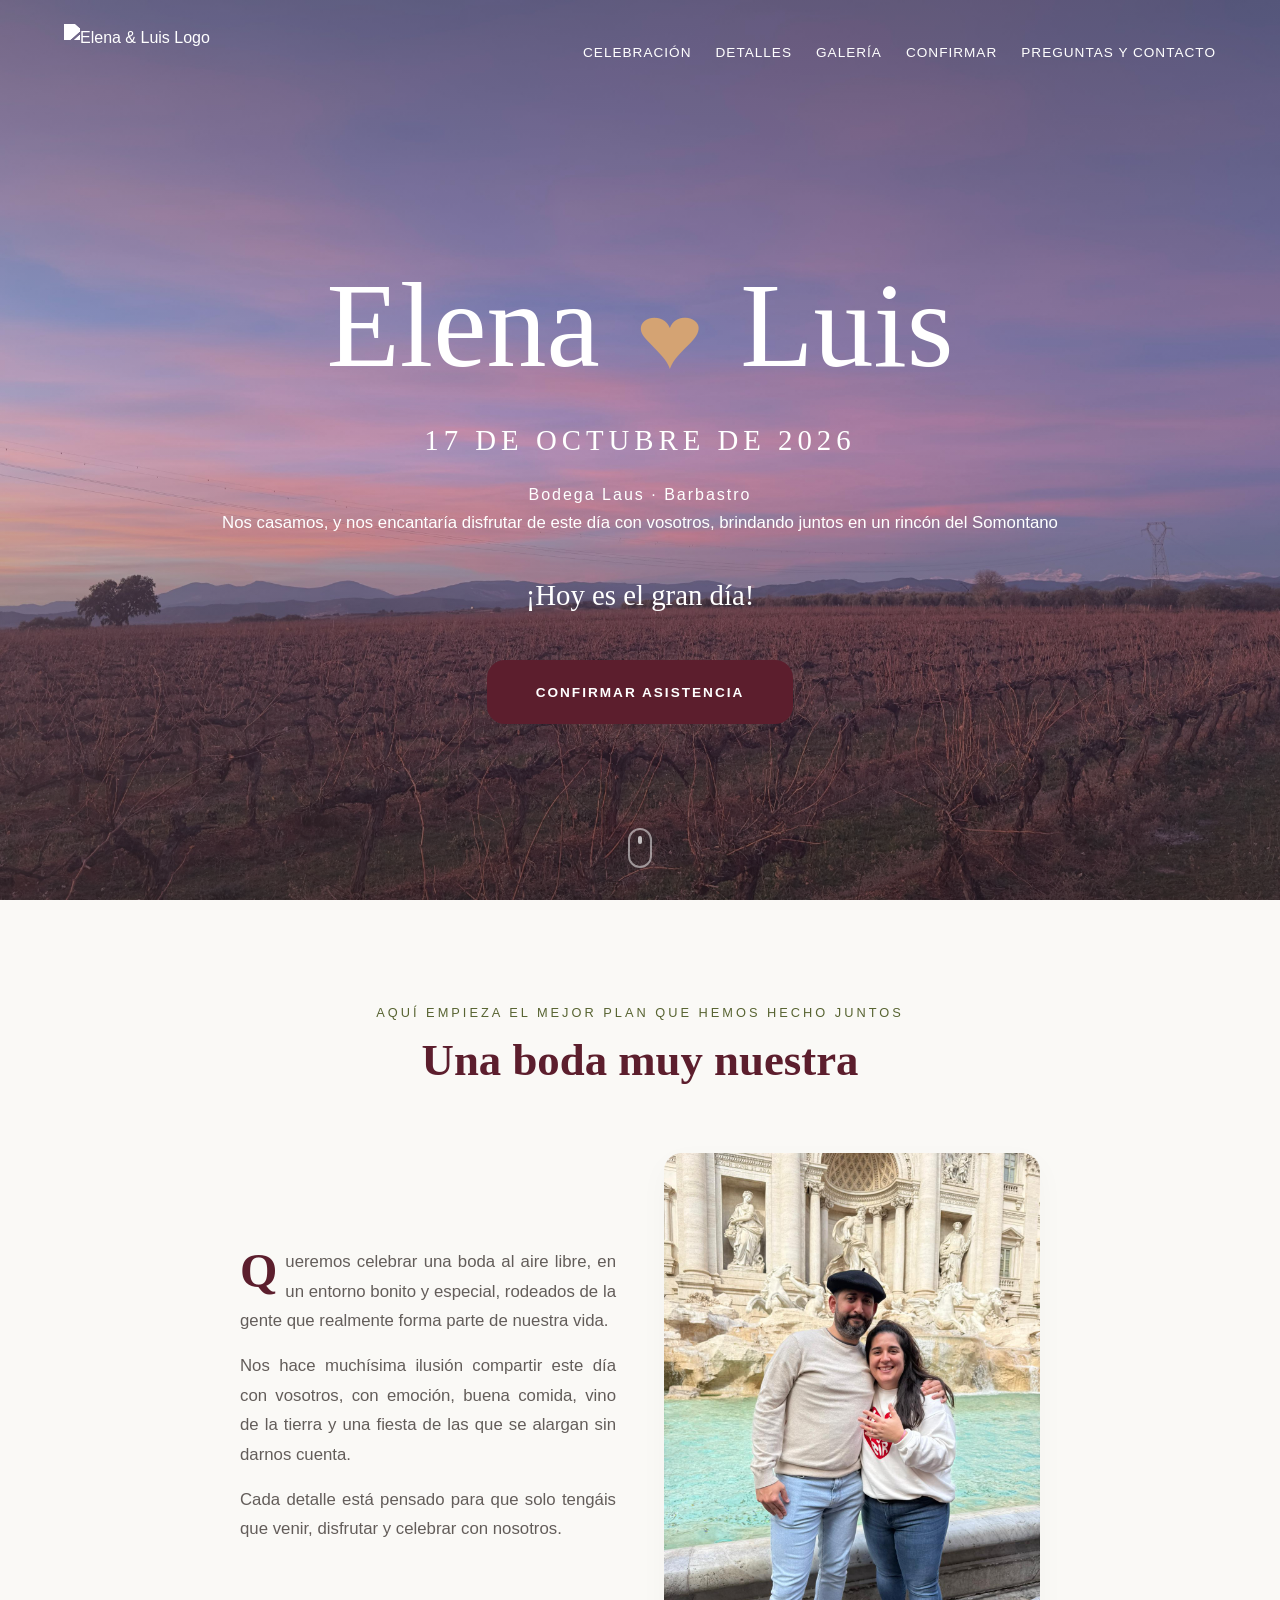
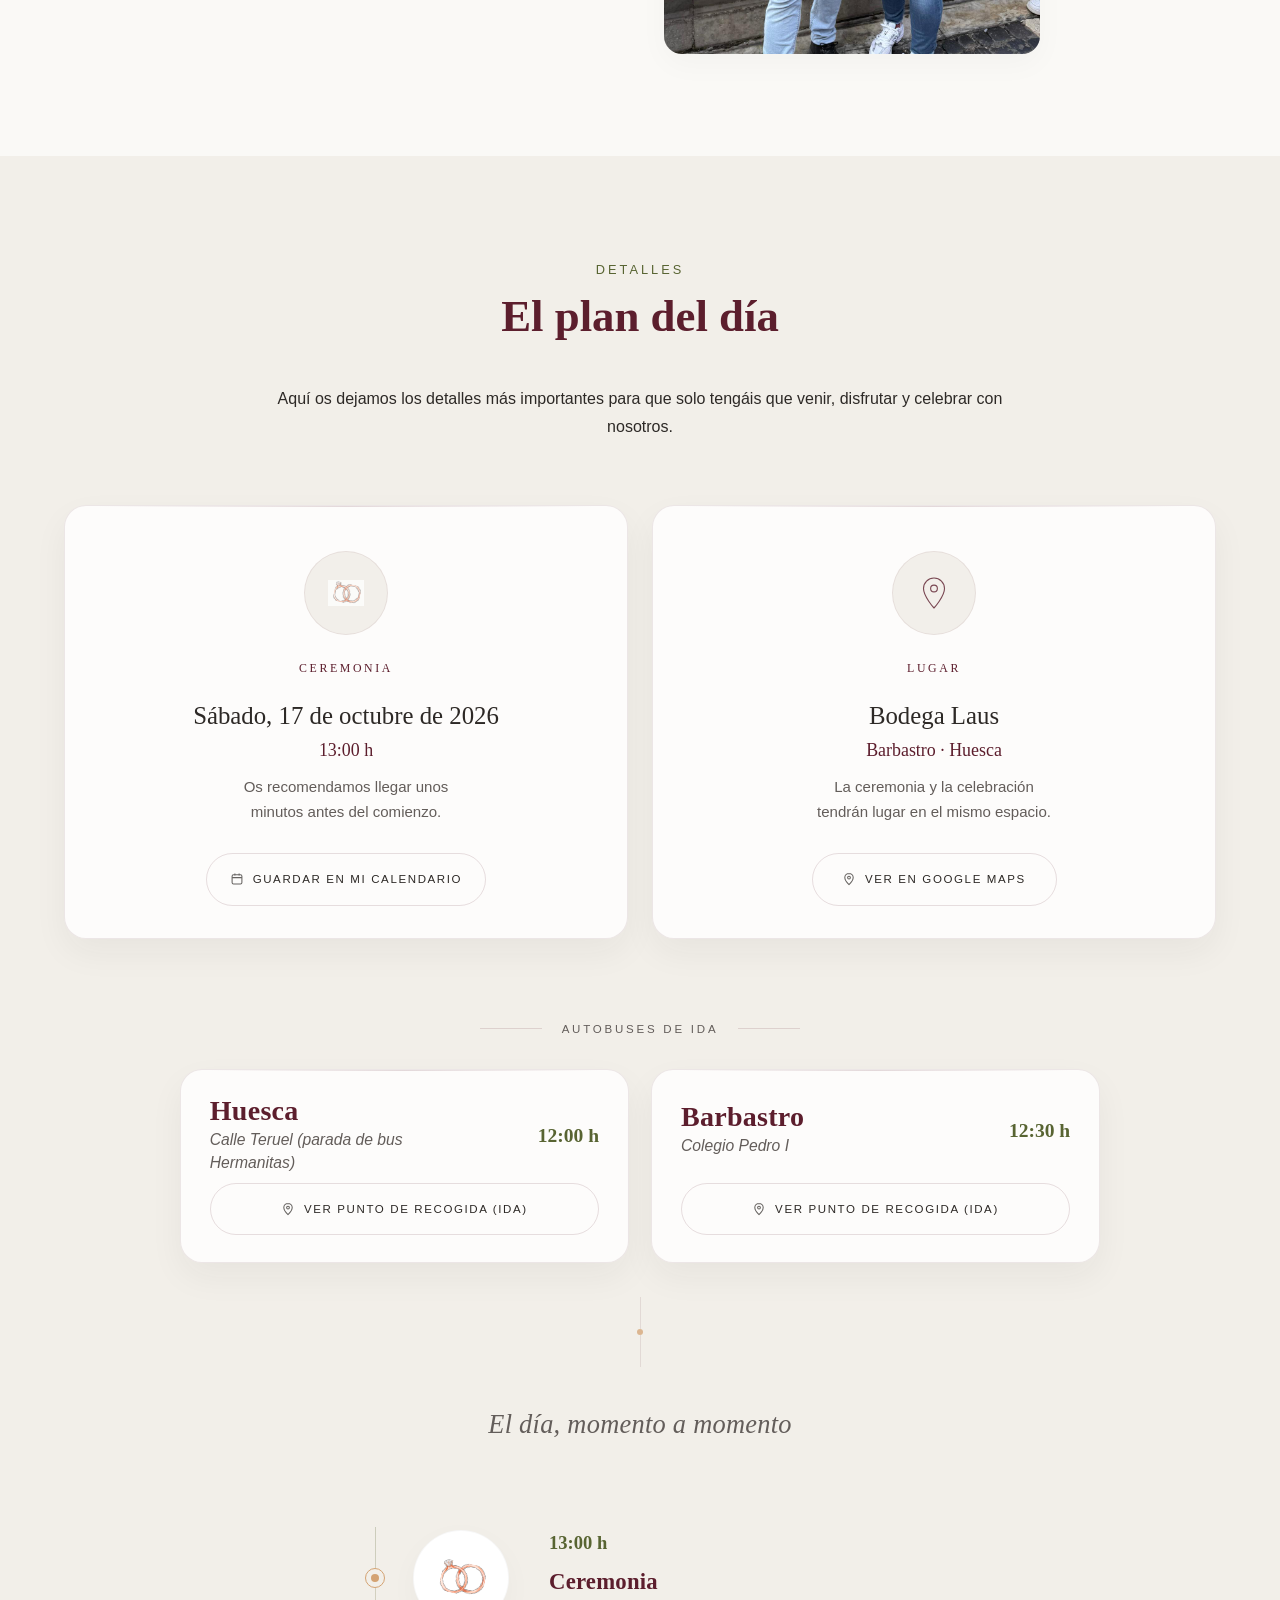
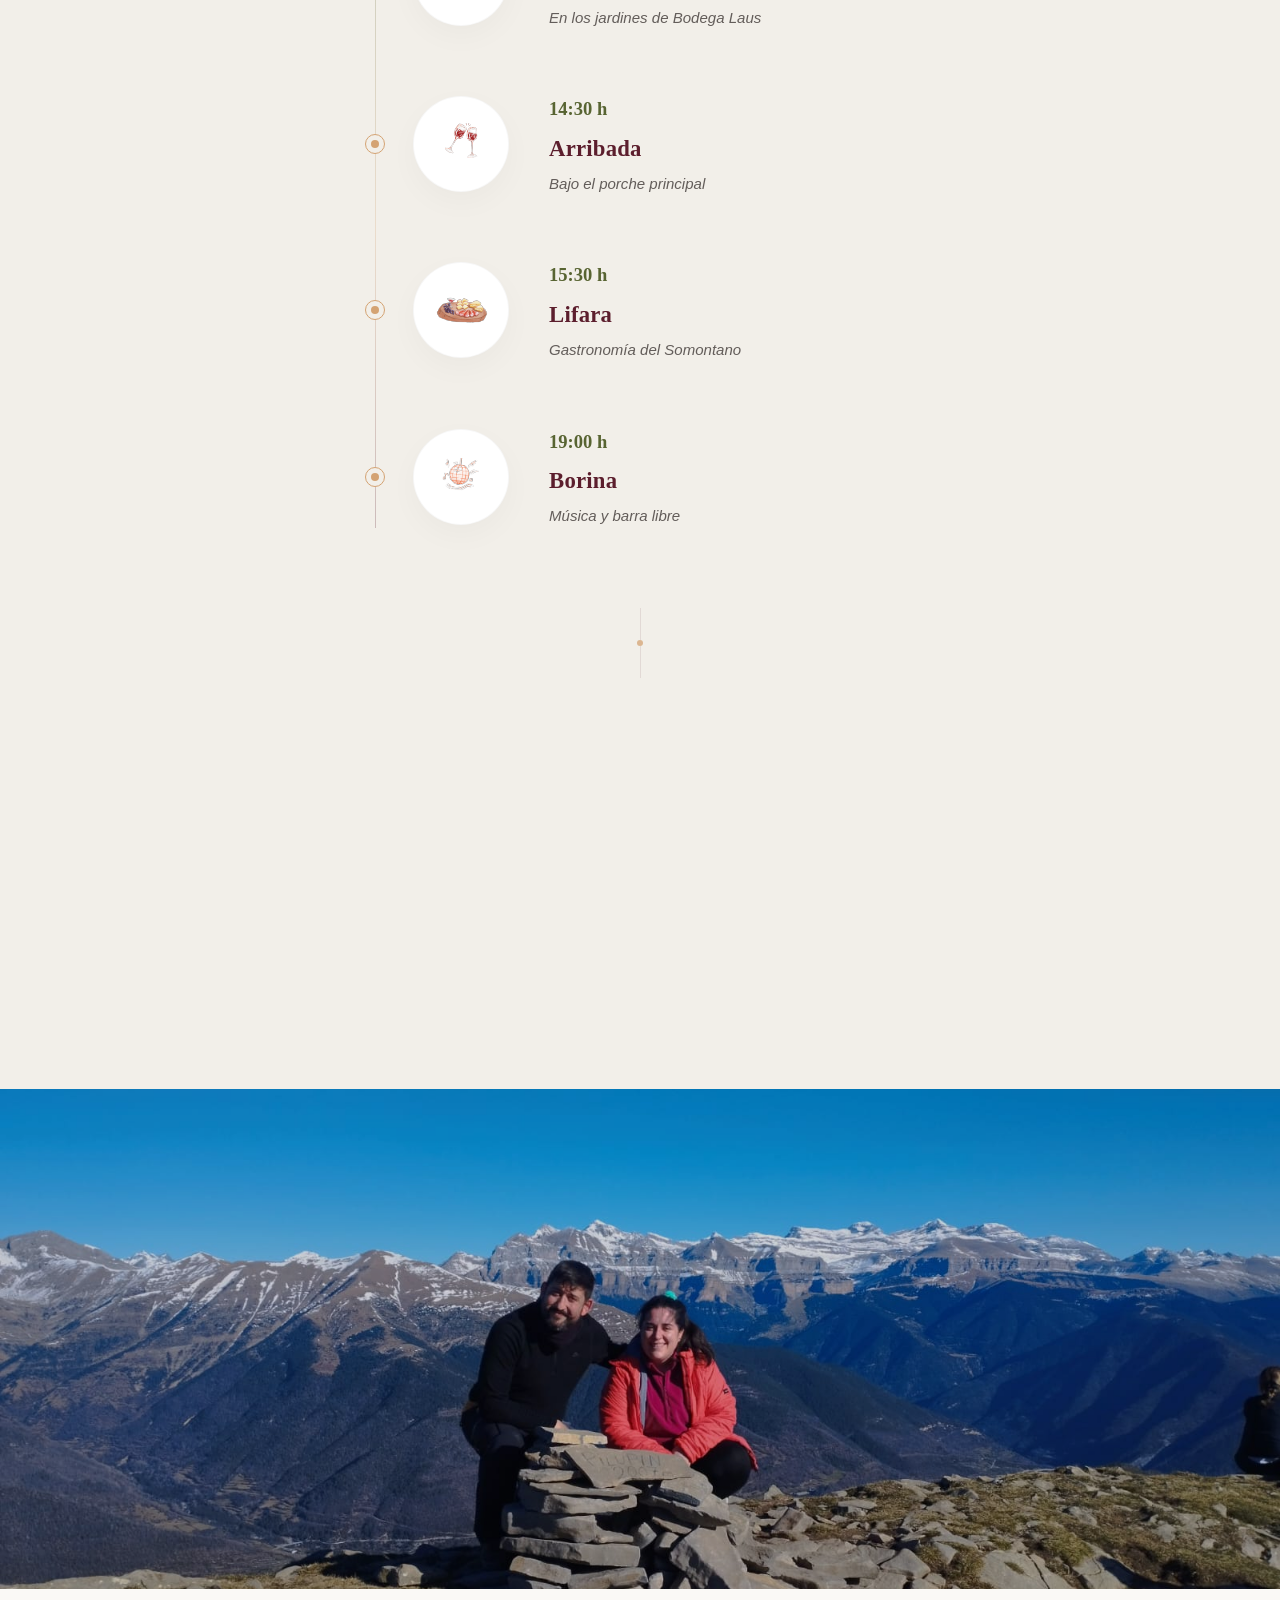
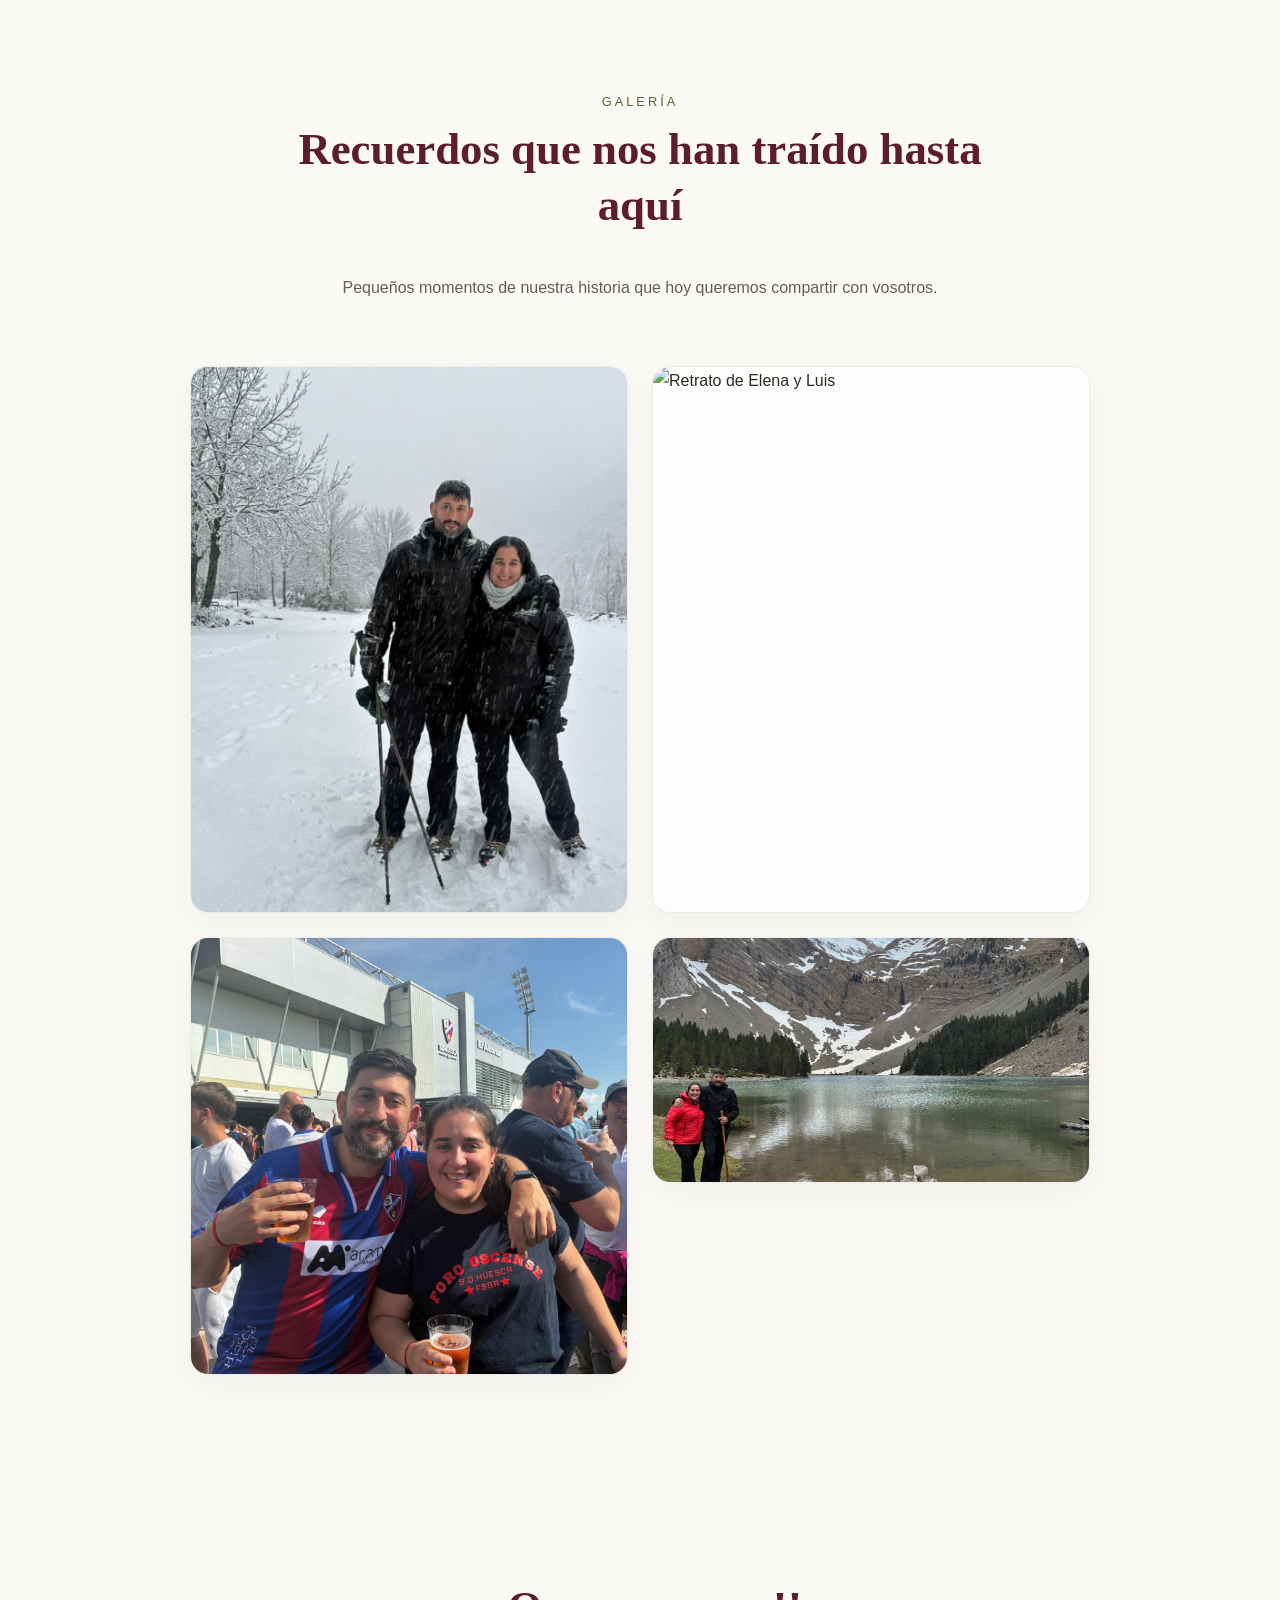
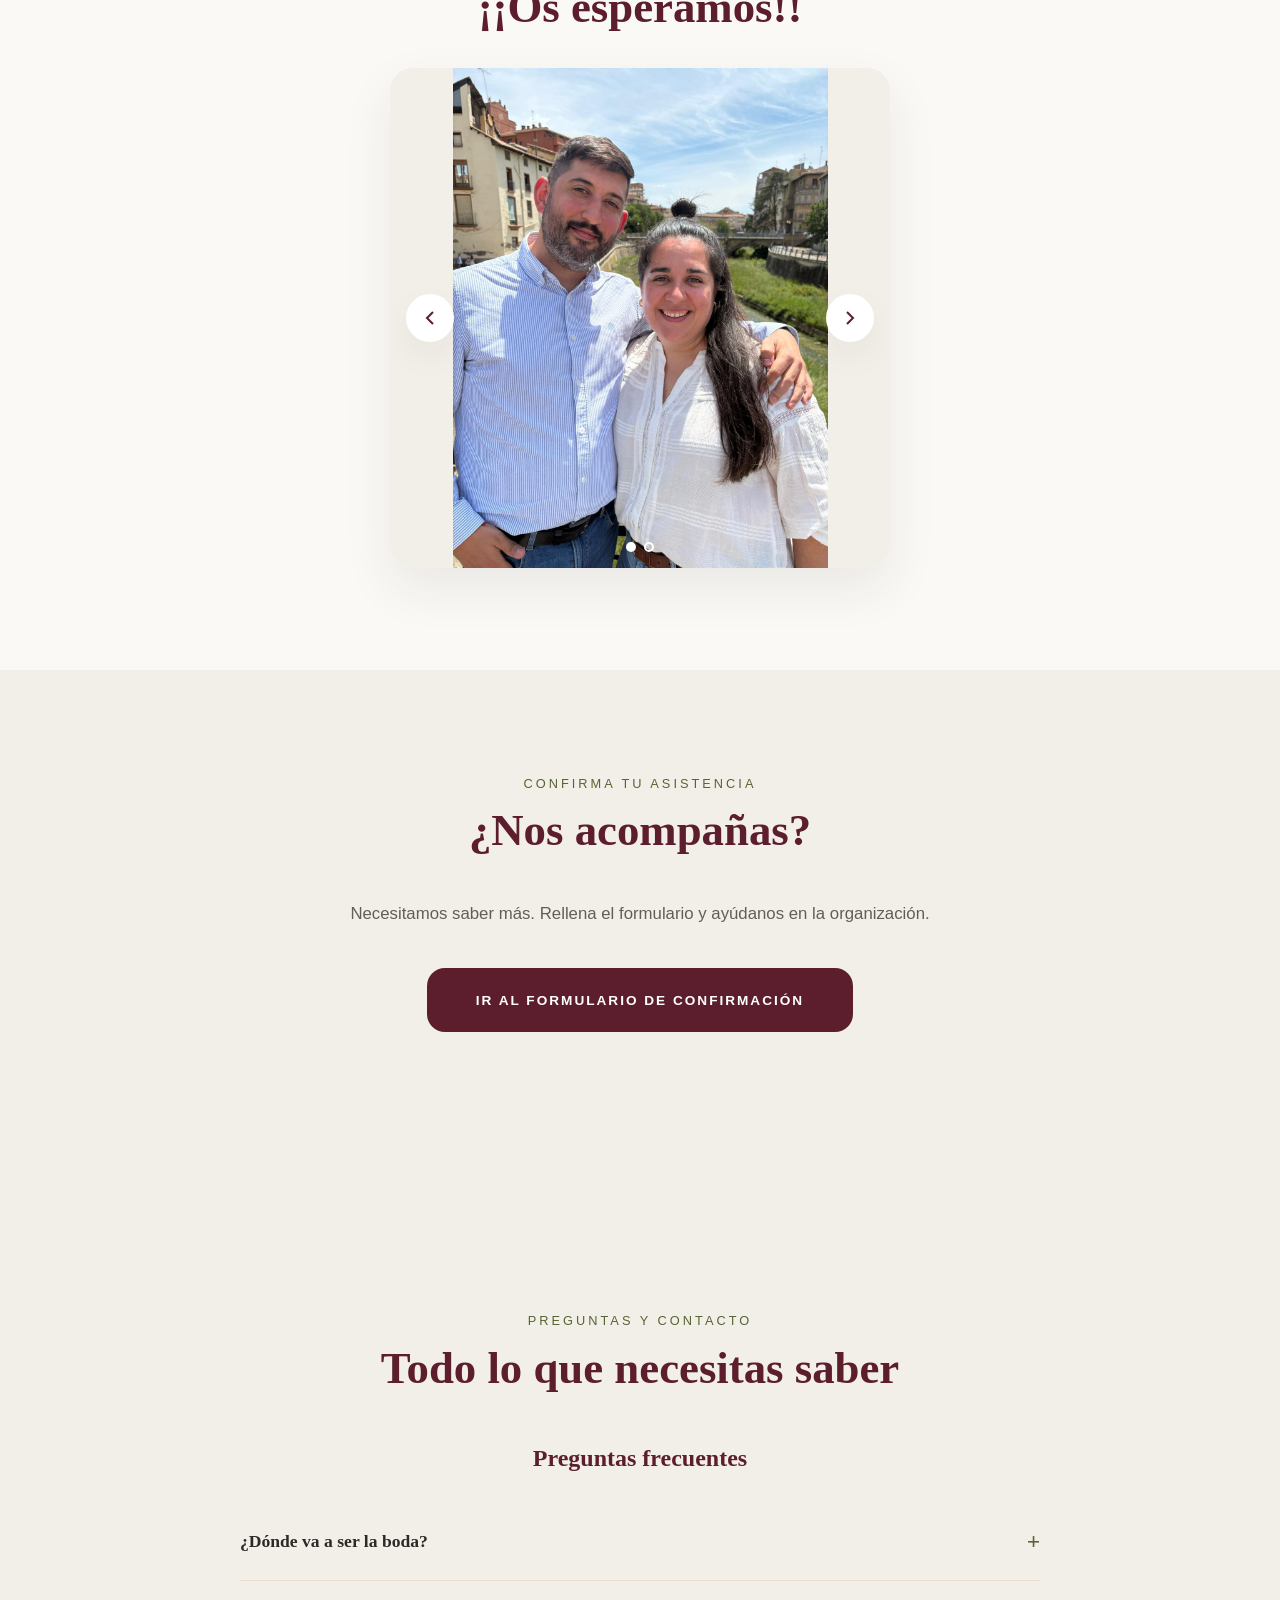
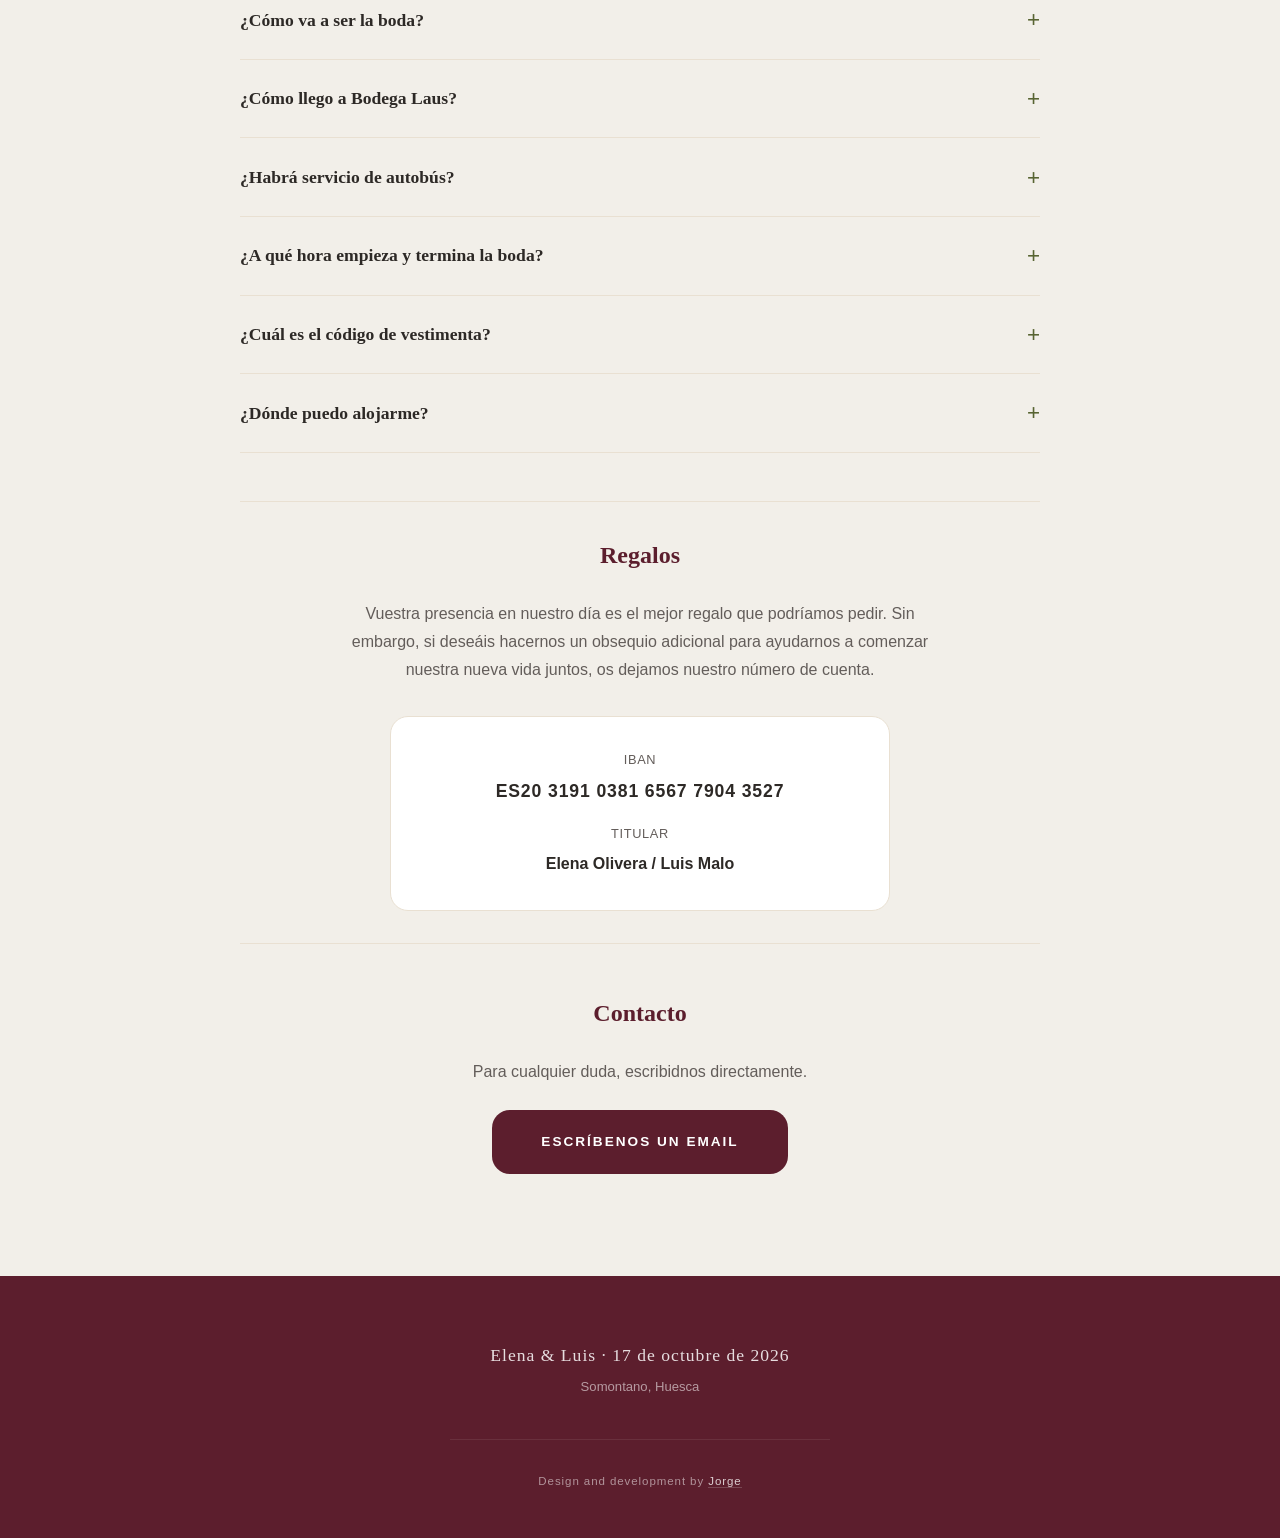
==== index.html @ 456e4977 "Change ceremony location description: 'En el salón' to 'En los jardines'" ====
<!DOCTYPE html>
<html lang="es">

<head>
  <meta charset="UTF-8" />
  <meta name="viewport" content="width=device-width, initial-scale=1.0" />
  <title>Elena & Luis — 17 de octubre de 2026</title>
  <meta name="description"
    content="Boda de Elena y Luis · 17 de octubre de 2026 · Bodega Laus, Barbastro, Somontano. Confirma tu asistencia." />
  <link rel="preconnect" href="https://fonts.googleapis.com" />
  <link rel="preconnect" href="https://fonts.gstatic.com" crossorigin />
  <link rel="preload" as="style"
    href="https://fonts.googleapis.com/css2?family=Cormorant+Garamond:ital,wght@0,400;0,600;0,700;1,400;1,600&family=Montserrat:wght@300;400;500;600&family=Libre+Baskerville:ital,wght@0,400;0,700;1,400&display=swap" />
  <link
    href="https://fonts.googleapis.com/css2?family=Cormorant+Garamond:ital,wght@0,400;0,600;0,700;1,400;1,600&family=Montserrat:wght@300;400;500;600&family=Libre+Baskerville:ital,wght@0,400;0,700;1,400&display=swap"
    rel="stylesheet" />
  <link rel="stylesheet" href="styles.css" />
  <link rel="icon" type="image/svg+xml" href="images/Logo.svg" />

  <!-- Security Headers -->
  <meta http-equiv="Content-Security-Policy"
    content="default-src 'self'; script-src 'self' 'unsafe-inline' https://fonts.googleapis.com; style-src 'self' 'unsafe-inline' https://fonts.googleapis.com; font-src 'self' https://fonts.gstatic.com; img-src 'self' data: https:; connect-src 'self' https://script.google.com;" />
  <meta http-equiv="X-Content-Type-Options" content="nosniff" />

  <!-- Open Graph / Meta -->
  <meta property="og:title" content="Elena & Luis — 17 de octubre de 2026" />
  <meta property="og:description"
    content="Nos casamos y nos hace muchísima ilusión celebrar este día con vosotros en Bodega Laus." />
  <meta property="og:type" content="website" />
  <meta property="og:image" content="https://bodaelenayluis.com/images/paisaje-2.jpeg" />
  <meta property="og:url" content="https://bodaelenayluis.com" />

  <!-- Preload -->
  <link rel="preload" as="image" href="images/paisaje-2.jpeg" />
</head>

<body>

  <!-- NAV -->
  <nav id="main-nav" class="nav">
    <div class="nav__overlay" id="nav-overlay"></div>
    <div class="nav__inner">
      <a href="#hero" class="nav__logo">
        <img src="images/Logo.svg?v=2" alt="Elena & Luis Logo" class="nav__logo-img" />
      </a>
      <button class="nav__toggle" id="nav-toggle" aria-label="Menú" aria-expanded="false">
        <span></span><span></span><span></span>
      </button>
      <ul class="nav__links" id="nav-links">
        <li><a href="#about">Celebración</a></li>
        <li><a href="#details">Detalles</a></li>
        <li><a href="#gallery">Galería</a></li>
        <li><a href="rsvp.html">Confirmar</a></li>
        <li><a href="#preguntasycontacto">Preguntas y Contacto</a></li>
      </ul>
    </div>
  </nav>

  <!-- 1 HERO -->
  <header id="hero" class="hero">
    <div class="hero__bg"></div>
    <div class="hero__overlay"></div>
    <div class="hero__content">
      <h1 class="hero__title">Elena <span class="hero__heart">♥</span> Luis</h1>
      <p class="hero__date">17 de octubre de 2026</p>
      <p class="hero__venue">Bodega Laus · Barbastro</p>
      <p class="hero__welcome reveal">
        Nos casamos, y nos encantaría disfrutar de este día con vosotros, brindando juntos en un rincón del Somontano
      </p>
      <div class="countdown reveal" id="countdown">
        <div class="countdown__block">
          <span class="countdown__number" id="cd-days">000</span>
          <span class="countdown__label">Días</span>
        </div>
        <div class="countdown__block">
          <span class="countdown__number" id="cd-hours">00</span>
          <span class="countdown__label">Horas</span>
        </div>
        <div class="countdown__block">
          <span class="countdown__number" id="cd-mins">00</span>
          <span class="countdown__label">Minutos</span>
        </div>
        <div class="countdown__block">
          <span class="countdown__number" id="cd-secs">00</span>
          <span class="countdown__label">Segundos</span>
        </div>
      </div>
      <a href="rsvp.html" class="btn btn--primary hero__cta reveal">Confirmar asistencia</a>
    </div>
    <div class="hero__scroll-hint" aria-hidden="true"><span></span></div>
  </header>

  <!-- 2 ABOUT -->
  <section id="about" class="section about">
    <div class="container container--narrow">
      <div class="section__header">
        <span class="section__overline reveal">Aquí empieza el mejor plan que hemos hecho juntos</span>
        <h2 class="section__title reveal">Una boda muy nuestra</h2>
      </div>
      <div class="about__grid reveal">
        <div class="about__text">
          <p>Queremos celebrar una boda al aire libre, en un entorno bonito y especial, rodeados de la gente que realmente forma parte de nuestra vida.</p>
          <p>Nos hace muchísima ilusión compartir este día con vosotros, con emoción, buena comida, vino de la tierra y una fiesta de las que se alargan sin darnos cuenta.</p>
          <p>Cada detalle está pensado para que solo tengáis que venir, disfrutar y celebrar con nosotros.</p>
        </div>
        <div class="about__image">
          <img src="images/novios-1.jpeg" alt="Elena y Luis" width="600" height="800" loading="lazy" />
        </div>
      </div>
    </div>
  </section>

  <!-- 3 DETAILS -->
  <section id="details" class="section details">
    <div class="container">
      <div class="section__header section__header--center">
        <span class="section__overline reveal">Detalles</span>
        <h2 class="section__title reveal">El plan del día</h2>
        <p class="details__intro reveal">Aquí os dejamos los detalles más importantes para que solo tengáis que venir, disfrutar y celebrar con nosotros.</p>
      </div>

      <div class="details__main-cards reveal">
        <div class="card card--detailed">
          <div class="card__icon-wrap">
            <img src="images/anillos_2.svg" alt="" aria-hidden="true" class="card__icon-img" />
          </div>
          <h3 class="card__title">Ceremonia</h3>
          <div class="card__body">
            <p class="card__date">Sábado, 17 de octubre de 2026</p>
            <p class="card__time">13:00 h</p>
            <p class="card__note">Os recomendamos llegar unos minutos antes del comienzo.</p>
          </div>
          <a href="#" class="card__btn" id="calendar-btn">
            <svg viewBox="0 0 20 20" fill="none" stroke="currentColor" stroke-width="1.5" aria-hidden="true">
              <rect x="3" y="4" width="14" height="13" rx="2"></rect>
              <path d="M3 8h14M7 2v3M13 2v3"></path>
            </svg>
            Guardar en mi calendario
          </a>
        </div>

        <div class="card card--detailed">
          <div class="card__icon-wrap">
            <svg viewBox="0 0 48 48" fill="none" stroke="currentColor" stroke-width="1.5" stroke-linecap="round"
              stroke-linejoin="round" class="card__icon-svg" aria-hidden="true">
              <path d="M24 4C16.268 4 10 10.268 10 18c0 10.5 14 26 14 26S38 28.5 38 18c0-7.732-6.268-14-14-14z"></path>
              <circle cx="24" cy="18" r="4.5"></circle>
            </svg>
          </div>
          <h3 class="card__title">Lugar</h3>
          <div class="card__body">
            <p class="card__date">Bodega Laus</p>
            <p class="card__time">Barbastro · Huesca</p>
            <p class="card__note">La ceremonia y la celebración tendrán lugar en el mismo espacio.</p>
          </div>
          <a href="https://maps.google.com/?q=Bodega+Laus+Barbastro" target="_blank" rel="noopener" class="card__btn">
            <svg viewBox="0 0 20 20" fill="none" stroke="currentColor" stroke-width="1.5" aria-hidden="true">
              <path d="M10 2C6.686 2 4 4.686 4 8c0 4.667 6 10 6 10s6-5.333 6-10c0-3.314-2.686-6-6-6z"></path>
              <circle cx="10" cy="8" r="2"></circle>
            </svg>
            Ver en Google Maps
          </a>
        </div>
      </div>

      <!-- Autobuses de ida -->
      <div class="bus-block bus-block--ida reveal">
        <span class="bus-block__label">Autobuses de ida</span>
        <div class="bus-block__cards">
          <article class="bus-card">
            <div class="bus-card__text">
              <span class="bus-card__city">Huesca</span>
              <span class="bus-card__venue">Calle Teruel (parada de bus Hermanitas)</span>
            </div>
            <span class="bus-card__time">12:00 h</span>
            <a href="https://www.google.com/maps/place/C%2F+Teruel/@42.1314557,-0.4095893,20.39z/data=!4m14!1m7!3m6!1s0xd58457d1bca69c5:0x4eccff4f0d958fc1!2sResidencia+las+Hermanitas!8m2!3d42.1316018!4d-0.4092166!16s%2Fg%2F11hdqjjygs!3m5!1s0xd58444c7165d3ad:0x25901a75afbf432a!8m2!3d42.1314325!4d-0.4093066!16s%2Fg%2F11dy_jk62b?entry=ttu&g_ep=EgoyMDI2MDUyMC4wIKXMDSoASAFQAw%3D%3D" target="_blank" rel="noopener" class="card__btn bus-card__btn">
              <svg viewBox="0 0 20 20" fill="none" stroke="currentColor" stroke-width="1.5"><path d="M10 2C6.686 2 4 4.686 4 8c0 4.667 6 10 6 10s6-5.333 6-10c0-3.314-2.686-6-6-6z"></path><circle cx="10" cy="8" r="2"></circle></svg>
              Ver punto de recogida (ida)
            </a>
          </article>
          <article class="bus-card">
            <div class="bus-card__text">
              <span class="bus-card__city">Barbastro</span>
              <span class="bus-card__venue">Colegio Pedro I</span>
            </div>
            <span class="bus-card__time">12:30 h</span>
            <a href="https://www.google.com/maps/place/42%C2%B002'20.6%22N+0%C2%B007'38.0%22E/@42.039046,0.1265673,19z/data=!3m1!4b1!4m4!3m3!8m2!3d42.039045!4d0.127211?entry=ttu&g_ep=EgoyMDI2MDUyMC4wIKXMDSoASAFQAw%3D%3D" target="_blank" rel="noopener" class="card__btn bus-card__btn">
              <svg viewBox="0 0 20 20" fill="none" stroke="currentColor" stroke-width="1.5"><path d="M10 2C6.686 2 4 4.686 4 8c0 4.667 6 10 6 10s6-5.333 6-10c0-3.314-2.686-6-6-6z"></path><circle cx="10" cy="8" r="2"></circle></svg>
              Ver punto de recogida (ida)
            </a>
          </article>
        </div>
      </div>

      <div class="dia-thread" aria-hidden="true">
        <div class="dia-thread__line"></div>
        <div class="dia-thread__dot"></div>
        <div class="dia-thread__line"></div>
      </div>

      <!-- Timeline -->
      <div class="tl-section reveal">
        <p class="tl-section__heading">El día, momento a momento</p>
        <div class="event-timeline">
          <div class="event-timeline__track"></div>

          <div class="event-item">
            <div class="event-item__dot"></div>
            <div class="event-item__icon-wrapper">
              <img src="images/anillos_2.svg" alt="" class="event-item__icon" />
            </div>
            <div class="event-item__content">
              <span class="event-item__time">13:00 h</span>
              <h4 class="event-item__title">Ceremonia</h4>
              <p class="event-item__desc">En los jardines de Bodega Laus</p>
            </div>
          </div>

          <div class="event-item">
            <div class="event-item__dot"></div>
            <div class="event-item__icon-wrapper">
              <img src="images/copas_vino_2.svg" alt="" class="event-item__icon" />
            </div>
            <div class="event-item__content">
              <span class="event-item__time">14:30 h</span>
              <h4 class="event-item__title">Arribada</h4>
              <p class="event-item__desc">Bajo el porche principal</p>
            </div>
          </div>

          <div class="event-item">
            <div class="event-item__dot"></div>
            <div class="event-item__icon-wrapper">
              <img src="images/coctel_2.svg" alt="" class="event-item__icon" />
            </div>
            <div class="event-item__content">
              <span class="event-item__time">15:30 h</span>
              <h4 class="event-item__title">Lifara</h4>
              <p class="event-item__desc">Gastronomía del Somontano</p>
            </div>
          </div>

          <div class="event-item">
            <div class="event-item__dot"></div>
            <div class="event-item__icon-wrapper">
              <img src="images/fiesta_2.svg" alt="" class="event-item__icon" />
            </div>
            <div class="event-item__content">
              <span class="event-item__time">19:00 h</span>
              <h4 class="event-item__title">Borina</h4>
              <p class="event-item__desc">Música y barra libre</p>
            </div>
          </div>
        </div>
      </div>

      <div class="dia-thread" aria-hidden="true">
        <div class="dia-thread__line"></div>
        <div class="dia-thread__dot"></div>
        <div class="dia-thread__line"></div>
      </div>

      <!-- Autobuses de vuelta -->
      <div class="bus-block bus-block--vuelta reveal">
        <span class="bus-block__label">Autobuses de vuelta</span>
        <div class="bus-block__cards">
          <article class="bus-card">
            <div class="bus-card__text">
              <span class="bus-card__city">Barbastro</span>
              <span class="bus-card__venue">Colegio Pedro I</span>
            </div>
            <span class="bus-card__time">23:45 h</span>
            <a href="https://www.google.com/maps/place/42%C2%B002'20.6%22N+0%C2%B007'38.0%22E/@42.039046,0.1265673,19z/data=!3m1!4b1!4m4!3m3!8m2!3d42.039045!4d0.127211?entry=ttu&g_ep=EgoyMDI2MDUyMC4wIKXMDSoASAFQAw%3D%3D" target="_blank" rel="noopener" class="card__btn bus-card__btn">
              <svg viewBox="0 0 20 20" fill="none" stroke="currentColor" stroke-width="1.5"><path d="M10 2C6.686 2 4 4.686 4 8c0 4.667 6 10 6 10s6-5.333 6-10c0-3.314-2.686-6-6-6z"></path><circle cx="10" cy="8" r="2"></circle></svg>
              Ver punto de recogida (vuelta)
            </a>
          </article>
          <article class="bus-card">
            <div class="bus-card__text">
              <span class="bus-card__city">Huesca</span>
              <span class="bus-card__venue">Calle Teruel (parada de bus Hermanitas)</span>
            </div>
            <span class="bus-card__time">23:45 h</span>
            <a href="https://www.google.com/maps/place/C%2F+Teruel/@42.1314557,-0.4095893,20.39z/data=!4m14!1m7!3m6!1s0xd58457d1bca69c5:0x4eccff4f0d958fc1!2sResidencia+las+Hermanitas!8m2!3d42.1316018!4d-0.4092166!16s%2Fg%2F11hdqjjygs!3m5!1s0xd58444c7165d3ad:0x25901a75afbf432a!8m2!3d42.1314325!4d-0.4093066!16s%2Fg%2F11dy_jk62b?entry=ttu&g_ep=EgoyMDI2MDUyMC4wIKXMDSoASAFQAw%3D%3D" target="_blank" rel="noopener" class="card__btn bus-card__btn">
              <svg viewBox="0 0 20 20" fill="none" stroke="currentColor" stroke-width="1.5"><path d="M10 2C6.686 2 4 4.686 4 8c0 4.667 6 10 6 10s6-5.333 6-10c0-3.314-2.686-6-6-6z"></path><circle cx="10" cy="8" r="2"></circle></svg>
              Ver punto de recogida (vuelta)
            </a>
          </article>
        </div>
      </div>
    </div>
  </section>

  <!-- BANNER -->
  <section class="banner-panorama">
    <div class="banner-panorama__image">
      <img src="images/montaña-novios.jpeg" alt="Montaña con novios - Paisaje del Somontano" loading="lazy" />
    </div>
  </section>

  <!-- 4 GALLERY -->
  <section id="gallery" class="section gallery">
    <div class="container">
      <div class="section__header section__header--center">
        <span class="section__overline reveal">Galería</span>
        <h2 class="section__title reveal">Recuerdos que nos han traído hasta aquí</h2>
        <p class="gallery__intro reveal">Pequeños momentos de nuestra historia que hoy queremos compartir con vosotros.</p>
      </div>
      <div class="gallery__grid gallery__grid--duo">
        <figure class="gallery__item gallery__item--portrait reveal">
          <img src="images/novios-2.jpeg" alt="Elena y Luis brindando juntos" width="1120" height="2000" loading="lazy" />
        </figure>
        <figure class="gallery__item gallery__item--portrait reveal">
          <img src="images/novios-5.jpg" alt="Retrato de Elena y Luis" width="1120" height="1680" loading="lazy" />
        </figure>
        <figure class="gallery__item reveal">
          <img src="images/huesca.jpeg" alt="Huesca - Ciudad histórica" width="1120" height="1680" loading="lazy" />
        </figure>
        <figure class="gallery__item gallery__item--panorama reveal">
          <img src="images/montana-arguis.jpeg" alt="Montaña de Arguis" width="1680" height="1120" loading="lazy" />
        </figure>
      </div>
    </div>
  </section>

  <!-- CAROUSEL -->
  <section id="carousel" class="section carousel-section">
    <div class="container">
      <h2 class="section__title reveal" style="margin-bottom: 2rem;">¡¡Os esperamos!!</h2>
      <div class="carousel reveal" id="comunion-carousel">
        <div class="carousel__track">
          <div class="carousel__slide active">
            <img src="images/comunion-1.jpeg" alt="Elena y Luis - Comunión 1" loading="lazy" />
          </div>
          <div class="carousel__slide">
            <img src="images/comunion-2.jpeg" alt="Elena y Luis - Comunión 2" loading="lazy" />
          </div>
        </div>
        <button class="carousel__btn carousel__btn--prev" aria-label="Imagen anterior">
          <svg viewBox="0 0 24 24" width="24" height="24" fill="none" stroke="currentColor" stroke-width="2"><polyline points="15 18 9 12 15 6"></polyline></svg>
        </button>
        <button class="carousel__btn carousel__btn--next" aria-label="Imagen siguiente">
          <svg viewBox="0 0 24 24" width="24" height="24" fill="none" stroke="currentColor" stroke-width="2"><polyline points="9 18 15 12 9 6"></polyline></svg>
        </button>
        <div class="carousel__dots">
          <button class="carousel__dot active" data-slide="0" aria-label="Ir a imagen 1"></button>
          <button class="carousel__dot" data-slide="1" aria-label="Ir a imagen 2"></button>
        </div>
      </div>
    </div>
  </section>

  <!-- 5 RSVP -->
  <section id="rsvp" class="section rsvp">
    <div class="container container--narrow section__header">
      <span class="section__overline reveal">Confirma tu asistencia</span>
      <h2 class="section__title reveal">¿Nos acompañas?</h2>
      <p class="rsvp__intro reveal">Necesitamos saber más. Rellena el formulario y ayúdanos en la organización.</p>
      <div class="reveal">
        <a href="rsvp.html" class="btn btn--primary btn--inline">Ir al formulario de confirmación</a>
      </div>
    </div>
  </section>

  <!-- 6 PREGUNTAS Y CONTACTO -->
  <section id="preguntasycontacto" class="section info-practica" style="background: var(--cream-dark);">
    <div class="container container--narrow">
      <span class="section__overline reveal">Preguntas y contacto</span>
      <h2 class="section__title reveal">Todo lo que necesitas saber</h2>

      <div class="info-block reveal" style="margin-bottom: 3rem;">
        <h3 style="font-family: var(--ff-heading); font-size: 1.5rem; color: var(--burgundy); margin-bottom: 1.5rem; text-align: center;">Preguntas frecuentes</h3>
        <div class="accordion">
          <details class="accordion__item">
            <summary class="accordion__header">¿Dónde va a ser la boda?</summary>
            <div class="accordion__body"><p>Bodega Laus, en Barbastro (Huesca). Será el <strong>17 de octubre de 2026</strong>. La ceremonia y la celebración tendrán lugar en el mismo espacio, rodeados de viñedos del Somontano.</p></div>
          </details>
          <details class="accordion__item">
            <summary class="accordion__header">¿Cómo va a ser la boda?</summary>
            <div class="accordion__body"><p>La ceremonia será al aire libre, en los jardines de Bodega Laus. Después disfrutaremos de un vino de bienvenida, un banquete con gastronomía de la tierra y una fiesta con música hasta bien entrada la noche. Todo pensado para que solo tengáis que venir, disfrutar y celebrar con nosotros.</p></div>
          </details>
          <details class="accordion__item">
            <summary class="accordion__header">¿Cómo llego a Bodega Laus?</summary>
            <div class="accordion__body"><p>La bodega está a las afueras de Barbastro. También hemos habilitado un servicio de autobús (consulta la siguiente pregunta). Puedes usar Google Maps: <a href="https://www.google.com/maps/place/Bodega+LAUS/@41.9902513,0.1355981,16.72z/data=!4m6!3m5!1s0x12a78501adfb7a25:0xd741be491f4b2e94!8m2!3d41.9903413!4d0.1387608!16s%2Fg%2F1tg52gb4?entry=ttu&g_ep=EgoyMDI2MDYyNC4wIKXMDSoASAFQAw%3D%3D" target="_blank" rel="noopener">Bodega Laus, Barbastro</a>.</p></div>
          </details>
          <details class="accordion__item">
            <summary class="accordion__header">¿Habrá servicio de autobús?</summary>
            <div class="accordion__body"><p>Sí, ponemos autobuses gratuitos de ida y vuelta desde Huesca y Barbastro.<br><br><strong>Ida:</strong><br>• Huesca: Calle Teruel (parada de bus Hermanitas) a las 12:00 h.<br>• Barbastro: Colegio Pedro I a las 12:30 h.<br><br><strong>Vuelta:</strong><br>• Salida de la bodega a las 23:45 h con los mismos puntos de regreso.<br><br>Si necesitas autobús, indícalo en el formulario de confirmación.</p></div>
          </details>
          <details class="accordion__item">
            <summary class="accordion__header">¿A qué hora empieza y termina la boda?</summary>
            <div class="accordion__body"><p>La ceremonia comienza a las 13:00 h. Después seguiremos con el vino de bienvenida, el banquete y la fiesta. La jornada se alargará hasta la madrugada, con servicio de autobús de vuelta a las 23:45 h. ¡Preparaos para un día largo y lleno de alegría!</p></div>
          </details>
          <details class="accordion__item">
            <summary class="accordion__header">¿Cuál es el código de vestimenta?</summary>
            <div class="accordion__body"><p>Cada uno sois libres de venir como más cómodos estéis, recordad que lo más importante del día es disfrutar, comer y bailar mucho.</p></div>
          </details>
          <details class="accordion__item">
            <summary class="accordion__header">¿Dónde puedo alojarme?</summary>
            <div class="accordion__body"><p>Barbastro y sus alrededores cuentan con varios hoteles, casas rurales y apartamentos. Si necesitas recomendaciones, escríbenos a través del formulario de contacto y te indicaremos opciones.</p></div>
          </details>
        </div>
      </div>

      <div class="info-block reveal" style="margin-bottom: 3rem; padding: 2rem 0; border-top: 1px solid var(--border); border-bottom: 1px solid var(--border);">
        <h3 style="font-family: var(--ff-heading); font-size: 1.5rem; color: var(--burgundy); margin-bottom: 1.5rem; text-align: center;">Regalos</h3>
        <p style="color: var(--text-light); max-width: 600px; margin: 0 auto 2rem; text-align: center;">Vuestra presencia en nuestro día es el mejor regalo que podríamos pedir. Sin embargo, si deseáis hacernos un obsequio adicional para ayudarnos a comenzar nuestra nueva vida juntos, os dejamos nuestro número de cuenta.</p>
        <div style="background: var(--white); border: 1px solid var(--border); border-radius: var(--radius); padding: 2rem; max-width: 500px; margin: 0 auto; text-align: center;">
          <div style="margin-bottom: 1rem;">
            <span style="display: block; font-size: 0.8rem; color: var(--text-light); text-transform: uppercase; letter-spacing: 0.05em; margin-bottom: 0.3rem;">IBAN</span>
            <strong style="font-family: var(--ff-body); font-size: 1.1rem; color: var(--text); letter-spacing: 0.05em;">ES20 3191 0381 6567 7904 3527</strong>
          </div>
          <div>
            <span style="display: block; font-size: 0.8rem; color: var(--text-light); text-transform: uppercase; letter-spacing: 0.05em; margin-bottom: 0.3rem;">Titular</span>
            <strong style="font-family: var(--ff-body); font-size: 1rem; color: var(--text);">Elena Olivera / Luis Malo</strong>
          </div>
        </div>
      </div>

      <div class="info-block reveal">
        <h3 style="font-family: var(--ff-heading); font-size: 1.5rem; color: var(--burgundy); margin-bottom: 1.5rem; text-align: center;">Contacto</h3>
        <p style="color: var(--text-light); text-align: center; margin-bottom: 1.5rem;">Para cualquier duda, escribidnos directamente.</p>
        <div style="text-align: center;">
          <a href="#" class="btn btn--primary" id="contact-email-btn">Escríbenos un email</a>
        </div>
      </div>
    </div>
  </section>

  <script>
    document.addEventListener('DOMContentLoaded', () => {
      const contactBtn = document.getElementById('contact-email-btn');
      if (contactBtn) {
        contactBtn.addEventListener('click', (e) => {
          e.preventDefault();
          const email = atob('b2xpdmVyYXBpbmllc2VsZW5hQGdtYWlsLmNvbSxsdWlzOTJtYWxvQGdtYWlsLmNvbQ==');
          window.location.href = `mailto:${email}`;
        });
      }
    });
  </script>

  <footer class="footer">
    <div class="footer__main">
      <p class="footer__text">Elena &amp; Luis · 17 de octubre de 2026</p>
      <p class="footer__sub">Somontano, Huesca</p>
    </div>
    <div class="credits">
      <p class="credits__text">Design and development by <a href="#" id="credits-email-link" class="credits__link">Jorge</a></p>
    </div>
  </footer>

  <script>
    document.addEventListener('DOMContentLoaded', () => {
      const creditsLnk = document.getElementById('credits-email-link');
      if (creditsLnk) {
        creditsLnk.addEventListener('click', (e) => {
          e.preventDefault();
          const email = atob('am9saXZlcmFwaW5pZXNAZ21haWwuY29t');
          window.location.href = `mailto:${email}`;
        });
      }
    });
  </script>

  <script src="script.js"></script>
</body>
</html>
---- styles.css ----
/* ═══════════════════════════════════════════
   ELENA & LUIS — WEDDING INVITATION
   Rustic Vineyard Palette
   ═══════════════════════════════════════════ */

/* ── Custom Properties ──────────────────── */
:root {
  --olive: #586432;
  --olive-light: #7A8450;
  --mustard: #D4A373;
  --mustard-dark: #A67035;
  --burgundy: #5C1E2D;
  --burgundy-light: #8A3A4E;
  --terracotta: #BC6C25;
  --brown: #433422;
  --beige: #E9E0D2;
  --cream: #FAF9F6;
  --cream-dark: #F2EFE9;
  --white: #FFFFFF;
  --text: #2D2926;
  --text-light: #635D5A;
  --border: #E9E0D2;
  --gold: #D4A373;
  --shadow: 0 10px 30px rgba(0,0,0,0.03);
  --ff-heading: 'Cormorant Garamond', serif;
  --ff-body: 'Montserrat', sans-serif;
  --ff-libre: 'Libre Baskerville', serif;
  --ff-accent: 'Libre Baskerville', serif;
  --section-py: clamp(3.5rem, 8vw, 7rem);
  --container-max: 1200px;
  --container-narrow: 800px;
  --radius: 18px;
  --radius-soft: 22px;
  --radius-pill: 999px;
  --shadow-card: 0 14px 34px rgba(45,41,38,0.05);
  --shadow-card-hover: 0 22px 46px rgba(45,41,38,0.08);
  --shadow-soft: 0 10px 30px rgba(0,0,0,0.03);
  --shadow-elegant: 0 20px 50px rgba(45,41,38,0.08);
  --transition: .6s cubic-bezier(0.16,1,0.3,1);
}

*,*::before,*::after { box-sizing: border-box; margin: 0; padding: 0; }
html { scroll-behavior: smooth; scroll-padding-top: 70px; -webkit-font-smoothing: antialiased; }
body { font-family: var(--ff-body); font-weight: 300; font-size: 1rem; line-height: 1.75; color: var(--text); background-color: var(--cream); }
img { display: block; max-width: 100%; height: auto; }
a { color: var(--burgundy); text-decoration: none; }

.container { width: 90%; max-width: var(--container-max); margin: 0 auto; }
.container--narrow { max-width: var(--container-narrow); }
.section { padding: var(--section-py) 0; }

.section__overline {
  display: block;
  font-family: var(--ff-body);
  font-size: .8rem;
  letter-spacing: 3px;
  text-transform: uppercase;
  color: var(--olive);
  margin-bottom: .5rem;
  text-align: center;
}

.section__title {
  font-family: var(--ff-heading);
  font-weight: 600;
  font-size: clamp(1.8rem,4vw,2.8rem);
  color: var(--burgundy);
  text-align: center;
  margin-bottom: 2.5rem;
  line-height: 1.25;
}

/* NAV */
.nav { position: fixed; top: 0; left: 0; width: 100%; z-index: 1000; padding: 1.5rem 0; transition: all var(--transition); }
.nav--scrolled { background: rgba(250,249,246,0.98); padding: 0.8rem 0; backdrop-filter: blur(10px); box-shadow: 0 1px 0 rgba(0,0,0,0.05); }
.nav__inner { width: 90%; max-width: var(--container-max); margin: 0 auto; display: flex; align-items: center; justify-content: space-between; }
.nav__logo { display: flex; align-items: center; }
.nav__logo-img { height: 55px; width: auto; transition: transform var(--transition), filter var(--transition); }
.nav:not(.nav--scrolled) .nav__logo-img { filter: brightness(0) invert(1); }
.nav:not(.nav--scrolled) .nav__toggle span { background: var(--white); }
.nav__logo-img:hover { transform: scale(1.05); }
.nav__links { list-style: none; display: flex; gap: 1.5rem; }
.nav__links a { font-size: .85rem; font-weight: 500; color: var(--white); letter-spacing: 1px; position: relative; transition: color var(--transition); text-transform: uppercase; }
.nav--scrolled .nav__links a { color: var(--text); }
.nav__links a::after { content: ''; position: absolute; bottom: -4px; left: 0; width: 0; height: 2px; background: var(--mustard); transition: width var(--transition); }
.nav__links a:hover { color: var(--burgundy); }
.nav__links a:hover::after { width: 100%; }
.nav__toggle { display: none; flex-direction: column; gap: 5px; background: none; border: none; cursor: pointer; padding: 4px; }
.nav__toggle span { display: block; width: 24px; height: 2px; background: var(--burgundy); border-radius: 2px; transition: var(--transition); }
@media (max-width:768px) {
  .nav__toggle { display: flex; }
  .nav__links { position: fixed; top: 0; right: -100%; width: 70%; height: 100vh; flex-direction: column; background: var(--cream); padding: 5rem 2rem 2rem; gap: 1.6rem; box-shadow: -4px 0 20px rgba(0,0,0,.1); transition: right var(--transition); z-index: 1000; }
  .nav__links.open { right: 0; }
  .nav__links a { font-size: 1.1rem; color: var(--burgundy); }
  .nav__links a:hover { color: var(--mustard); }
}

/* HERO */
.hero { position: relative; min-height: 100vh; display: flex; align-items: center; justify-content: center; text-align: center; background: var(--text); color: var(--white); overflow: hidden; }
.hero__bg { position: absolute; inset: 0; background: url('images/paisaje-2.jpeg') center / cover no-repeat; transform: scale(1.1); transition: transform 1.5s cubic-bezier(0,0,0,1); }
.hero--loaded .hero__bg { transform: scale(1); }
.hero__overlay { position: absolute; inset: 0; background: linear-gradient(180deg,rgba(45,41,38,0.45) 0%,rgba(45,41,38,0.2) 50%,rgba(45,41,38,0.5) 100%); }
.hero__content { position: relative; z-index: 1; padding: 8rem 1.5rem 2rem; max-width: 950px; }
.hero__pre { font-family: var(--ff-heading); font-style: italic; font-size: clamp(1.2rem,2.5vw,1.6rem); letter-spacing: 4px; margin-bottom: 1.5rem; text-transform: uppercase; opacity: 0; transform: translateY(20px); }
.hero--loaded .hero__pre { animation: fadeUp 1s forwards .2s; }
.hero__title { font-family: var(--ff-heading); font-size: clamp(3.5rem,10vw,7.5rem); font-weight: 500; line-height: 0.9; margin-bottom: 2rem; opacity: 0; transform: translateY(30px); }
.hero--loaded .hero__title { animation: fadeUp 1s forwards .4s; }
.hero__heart { display: inline-block; font-size: 0.75em; color: var(--mustard); transform: scaleX(1.3); margin: 0 0.15em; vertical-align: middle; line-height: 1; }
.hero__date { font-family: var(--ff-heading); font-size: clamp(1.3rem,2.8vw,1.8rem); letter-spacing: 5px; margin-bottom: 1rem; text-transform: uppercase; opacity: 0; transform: translateY(20px); }
.hero--loaded .hero__date { animation: fadeUp 1s forwards .6s; }
.hero__venue { font-size: 1rem; letter-spacing: 2px; opacity: 0; }
.hero--loaded .hero__venue { animation: fadeUp 1s forwards .8s; }
@keyframes fadeUp { to { opacity: 1; transform: translateY(0); } }
.hero__welcome { font-size: clamp(.9rem,1.8vw,1.05rem); line-height: 1.7; opacity: .88; margin-bottom: 2rem; }

.countdown { display: flex; justify-content: center; gap: 1.2rem; margin-bottom: 2.5rem; flex-wrap: wrap; }
.countdown__block { display: flex; flex-direction: column; align-items: center; min-width: 64px; }
.countdown__number { font-family: var(--ff-heading); font-size: clamp(1.8rem,4vw,2.5rem); font-weight: 700; line-height: 1; color: var(--mustard); }
.countdown__label { font-size: .7rem; letter-spacing: 2px; text-transform: uppercase; opacity: .75; margin-top: 4px; }

.hero__scroll-hint { position: absolute; bottom: 2rem; left: 50%; transform: translateX(-50%); z-index: 1; }
.hero__scroll-hint span { display: block; width: 24px; height: 40px; border: 2px solid rgba(255,255,255,.5); border-radius: 12px; position: relative; }
.hero__scroll-hint span::after { content: ''; position: absolute; top: 6px; left: 50%; width: 4px; height: 8px; margin-left: -2px; background: rgba(255,255,255,.7); border-radius: 2px; animation: scrollBounce 1.6s ease-in-out infinite; }
@keyframes scrollBounce { 0%,100% { transform: translateY(0); opacity: 1; } 50% { transform: translateY(12px); opacity: .3; } }

/* BUTTONS */
.btn { display: inline-flex; align-items: center; justify-content: center; font-family: var(--ff-body); font-weight: 600; font-size: 0.85rem; letter-spacing: 2px; text-transform: uppercase; padding: 1.2rem 3rem; border-radius: var(--radius); border: 1px solid transparent; cursor: pointer; transition: all 0.4s cubic-bezier(0.16,1,0.3,1); position: relative; overflow: hidden; }
.btn--primary { background: var(--burgundy); color: var(--white); }
.btn--primary:hover { background: var(--white); color: var(--burgundy); border-color: var(--burgundy); transform: translateY(-3px); box-shadow: 0 15px 30px rgba(92,30,45,0.15); }
.btn--outline { background: transparent; color: var(--text); border-color: var(--text); }
.btn--outline:hover { background: var(--text); color: var(--white); transform: translateY(-3px); }

/* ABOUT */
.about__grid { display: grid; grid-template-columns: 1fr 1fr; gap: 3rem; align-items: center; }
.about__text p { margin-bottom: 1rem; font-size: 1.05rem; color: var(--text-light); text-align: justify; }
.about__text p:first-child::first-letter { font-family: var(--ff-heading); font-size: 3rem; float: left; line-height: 1; margin-right: .5rem; color: var(--burgundy); font-weight: 700; }
.about__image { border-radius: var(--radius); overflow: hidden; box-shadow: var(--shadow-soft); }
.about__image img { width: 100%; transition: transform .6s ease; }
.about__image:hover img { transform: scale(1.03); }
@media (max-width:768px) { .about__grid { grid-template-columns: 1fr; gap: 2rem; } }

/* DETAILS */
.details { background: var(--cream-dark); }
.details__subsection { text-align: center; margin: 3rem 0 1.25rem; }
.details__subheading { font-family: var(--ff-heading); font-size: clamp(1.1rem,2vw,1.35rem); font-weight: 400; color: var(--burgundy); margin: 0; }
.details__cards { display: grid; grid-template-columns: repeat(3,1fr); gap: 2rem; margin-bottom: 5rem; }
.card { background: var(--white); border-radius: var(--radius); padding: 3rem 2rem; text-align: center; box-shadow: var(--shadow-soft); transition: all var(--transition); border: 1px solid var(--beige); }
.card:hover { transform: translateY(-8px); box-shadow: var(--shadow-elegant); }
.card__icon { width: 40px; height: 40px; margin: 0 auto 1.5rem; color: var(--olive); }
.card__icon svg { width: 100%; height: 100%; }
.card__title { font-family: var(--ff-heading); font-size: 1.5rem; font-weight: 500; color: var(--burgundy); margin-bottom: 1rem; text-transform: uppercase; letter-spacing: 1px; }
.card__text { font-size: 0.95rem; color: var(--text-light); line-height: 1.8; }

/* TRANSPORT */
.transport-grid { max-width: 600px; margin: 0 auto 3rem; display: flex; flex-direction: column; gap: 0; }
.transport-item { display: flex; justify-content: space-between; align-items: center; padding: 1.5rem 0; border-bottom: 1px solid rgba(0,0,0,0.06); }
.transport-item:last-child { border-bottom: none; }
.transport-item__info { display: flex; align-items: center; gap: 1rem; }
.transport-item__city { font-family: var(--ff-heading); font-size: 1.25rem; font-weight: 600; color: var(--burgundy); letter-spacing: 1px; text-transform: uppercase; }
.transport-item__dot { width: 5px; height: 5px; background: var(--mustard); border-radius: 50%; opacity: 0.6; }
.transport-item__venue { font-size: 0.9rem; color: var(--text-light); font-style: italic; }
.transport-item__time { font-family: var(--ff-libre); font-size: 1.2rem; font-weight: 700; color: var(--olive); }

/* TIMELINE */
.event-timeline { position: relative; max-width: 550px; margin: 5rem auto; padding-left: 3rem; }
.event-timeline__track { position: absolute; left: 10px; top: 0; bottom: 0; width: 1px; background: linear-gradient(180deg,var(--olive),var(--mustard),var(--burgundy)); opacity: 0.25; }
.event-item { position: relative; margin-bottom: 4rem; display: flex; align-items: center; gap: 2.5rem; transition: transform var(--transition); }
.event-item:last-child { margin-bottom: 0; }
.event-item__dot { position: absolute; left: -3rem; top: 50%; transform: translateY(-50%); width: 20px; height: 20px; border-radius: 50%; background: var(--cream-dark); border: 1px solid var(--mustard); z-index: 1; }
.event-item__dot::after { content: ''; position: absolute; inset: 5px; background: var(--mustard); border-radius: 50%; }

.event-item__icon-wrapper {
  flex-shrink: 0;
  width: 96px;
  height: 96px;
  display: flex;
  align-items: center;
  justify-content: center;
  background: var(--white);
  border-radius: 50%;
  box-shadow: var(--shadow-soft);
  transition: all var(--transition);
  border: 1px solid rgba(0,0,0,0.03);
}

.event-item:hover .event-item__icon-wrapper { transform: scale(1.1) rotate(5deg); box-shadow: var(--shadow-elegant); border-color: var(--mustard); }

.event-item__icon {
  width: 60px;
  height: 60px;
  object-fit: contain;
  font-weight: 600;
  color: var(--burgundy);
  text-transform: uppercase;
  letter-spacing: 2px;
}

.tl__time { font-family: var(--ff-libre); font-size: 1.3rem; font-weight: 700; color: var(--olive); }

@media (max-width:768px) {
  .tl { overflow-x: hidden; }
  .tl__track { min-width: 100%; flex-direction: column; padding: 0 1rem 0 3rem; gap: 2.5rem; }
  .tl__track::before { top: 0; bottom: 0; left: 10px; right: auto; width: 3px; height: 100%; }
  .tl__node { flex-direction: row; text-align: left; gap: 1.2rem; }
  .tl__dot { position: absolute; left: -3rem; }
  .tl__icon { width: 60px; height: 60px; }
}

@media (max-width:1024px) { .details__main-cards { grid-template-columns: 1fr; } }

.card__map-wrapper { margin: 2rem 0; border-radius: var(--radius); overflow: hidden; position: relative; aspect-ratio: 16/9; background: #eee; }
.card__map-wrapper img { width: 100%; height: 100%; object-fit: cover; }
.details__venue-image { border-radius: var(--radius); overflow: hidden; box-shadow: var(--shadow); max-width: 800px; margin: 0 auto; }
.details__venue-image img { width: 100%; }

@media (max-width:768px) { .details__main-cards { grid-template-columns: 1fr; } }

/* GALLERY */
.section__header--center { text-align: center; max-width: 760px; margin: 0 auto 3rem; }
.gallery__intro { max-width: 620px; margin: 1rem auto 0; color: var(--text-light); line-height: 1.75; }
.gallery__grid--trio { display: grid; grid-template-columns: 1fr; gap: 1rem; }
.gallery__grid--duo { display: grid; grid-template-columns: repeat(2,1fr); gap: 1.5rem; max-width: 900px; margin: 0 auto; }
.gallery__item { position: relative; overflow: hidden; border-radius: 18px; background: rgba(255,255,255,0.6); border: 1px solid rgba(120,110,90,0.12); box-shadow: 0 10px 30px rgba(0,0,0,0.04); aspect-ratio: 1; }
.gallery__item img { display: block; width: 100%; height: 100%; object-fit: cover; }
.gallery__item--portrait { aspect-ratio: 4/5; }
.gallery__item--panorama { aspect-ratio: 16/9; }
.gallery__item--soft img { object-position: center center; }
@media (hover:hover) and (pointer:fine) {
  .gallery__item img { transition: transform 0.7s ease; }
  .gallery__item:hover img { transform: scale(1.03); }
}
@media (max-width:768px) {
  .gallery__grid--duo { grid-template-columns: 1fr; gap: 1rem; }
  .gallery__item { aspect-ratio: 1; }
  .gallery__item--portrait { aspect-ratio: 4/5; }
  .gallery__item--panorama { aspect-ratio: 16/9; }
}
@media (min-width:768px) { .gallery__grid--trio { grid-template-columns: repeat(3,minmax(0,1fr)); gap: 1.25rem; align-items: start; } .section__header--center { margin-bottom: 3.5rem; } }
@media (min-width:1024px) { .gallery__grid--trio { gap: 1.5rem; } .gallery__item--soft { transform: translateY(20px); } }
@media (min-width:1280px) { .gallery__grid--trio { gap: 1.75rem; } .section__header--center { margin-bottom: 4rem; } }
@media (prefers-reduced-motion:reduce) { .gallery__item, .gallery__item img { transition: none; transform: none; } }

/* RSVP */
.rsvp { background: var(--cream-dark); }
.rsvp__intro { text-align: center; font-size: 1.05rem; color: var(--text-light); margin-bottom: 2.5rem; }
.form { background: var(--white); border-radius: var(--radius); padding: 2.5rem 2rem; box-shadow: var(--shadow); }
.form__group { margin-bottom: 1.5rem; }
.form__label { display: block; font-weight: 700; font-size: .88rem; color: var(--text); margin-bottom: .4rem; letter-spacing: .3px; }
.form__input, .form__textarea { width: 100%; font-family: var(--ff-body); font-size: .95rem; padding: .75rem 1rem; border: 1.5px solid var(--beige); border-radius: 8px; background: var(--cream); color: var(--text); transition: border-color var(--transition), box-shadow var(--transition); }
.form__input:focus, .form__textarea:focus { outline: none; border-color: var(--olive); box-shadow: 0 0 0 3px rgba(96,108,56,.15); }
.form__input--short { max-width: 120px; }
.form__textarea { resize: vertical; }
.form__radio-group { display: flex; gap: 1.2rem; flex-wrap: wrap; }
.form__radio { display: flex; align-items: center; gap: .4rem; cursor: pointer; font-size: .95rem; }
.form__radio input[type="radio"] { accent-color: var(--olive); width: 18px; height: 18px; cursor: pointer; }
.form__submit { width: 100%; margin-top: .5rem; }
.form__input.error, .form__textarea.error { border-color: #c0392b; box-shadow: 0 0 0 3px rgba(192,57,43,.12); }
.rsvp__success { text-align: center; padding: 3rem 1.5rem; }
.rsvp__success-icon { font-size: 3.5rem; margin-bottom: 1rem; animation: popIn .5s ease-out; }
.rsvp__success h3 { font-family: var(--ff-heading); font-size: 1.8rem; color: var(--burgundy); margin-bottom: .75rem; }
.rsvp__success p { color: var(--text-light); font-size: 1.05rem; }
@keyframes popIn { 0% { transform: scale(0); } 70% { transform: scale(1.15); } 100% { transform: scale(1); } }

/* ACCORDION */
.accordion__item { border-bottom: 1px solid var(--beige); }
.accordion__header { display: flex; align-items: center; justify-content: space-between; width: 100%; padding: 1.2rem 0; font-family: var(--ff-heading); font-size: 1.1rem; font-weight: 600; color: var(--text); cursor: pointer; list-style: none; transition: color var(--transition); }
.accordion__header::-webkit-details-marker { display: none; }
.accordion__header::after { content: '+'; font-family: var(--ff-body); font-size: 1.4rem; font-weight: 300; color: var(--olive); transition: transform var(--transition); flex-shrink: 0; margin-left: 1rem; }
details[open] .accordion__header::after { content: '−'; }
.accordion__header:hover { color: var(--burgundy); }
.accordion__body { padding: 0 0 1.2rem; color: var(--text-light); font-size: .95rem; line-height: 1.7; text-align: justify; }

/* CONTACT */
.contact { text-align: center; }
.contact__text { font-size: 1.05rem; color: var(--text-light); margin-bottom: 2rem; max-width: 560px; margin-left: auto; margin-right: auto; }

/* FOOTER */
.footer { background: var(--burgundy); color: rgba(255,255,255,.85); text-align: center; padding: 4rem 1rem 3rem; display: flex; flex-direction: column; align-items: center; gap: 0; }
.footer__text { font-family: var(--ff-heading); font-size: 1.1rem; letter-spacing: 1px; margin-bottom: .3rem; }
.footer__sub { font-size: .82rem; opacity: .65; }

/* REVEAL */
.reveal { opacity: 0; transform: translateY(28px); transition: opacity .7s ease, transform .7s ease; }
.reveal.visible { opacity: 1; transform: translateY(0); }

@media (max-width:480px) { .hero__title { font-size: 2.6rem; } .form { padding: 1.5rem 1.2rem; } .btn { padding: .8rem 1.8rem; font-size: .82rem; } }

.section__header { text-align: center; margin-bottom: 4rem; }
.btn--inline { display: inline-block; width: auto; }

.nav__overlay { display: none; position: fixed; inset: 0; background: rgba(0,0,0,0.4); backdrop-filter: blur(3px); z-index: 999; opacity: 0; transition: opacity var(--transition); }
@media (max-width:768px) { .nav__overlay.active { display: block; opacity: 1; } }

#rsvp-conditional-fields { display: grid; grid-template-rows: 1fr; opacity: 1; transition: grid-template-rows 0.5s ease-out, opacity 0.4s ease-out; overflow: hidden; }
#rsvp-conditional-fields.is-hidden { grid-template-rows: 0fr; opacity: 0; }
#rsvp-conditional-fields > * { min-height: 0; }

@media (prefers-reduced-motion:reduce) { *,*::before,*::after { animation-duration: 0.01ms !important; animation-iteration-count: 1 !important; transition-duration: 0.01ms !important; } .reveal { opacity: 1; transform: none; } }

/* DETAILS SECTION */
@media (max-width:860px) { .details__main-cards { grid-template-columns: 1fr; } }

/* HILO CONECTOR */
.dia-thread { display: flex; flex-direction: column; align-items: center; margin: 2.1rem auto; }
.dia-thread__line { width: 1px; height: 2rem; background: rgba(92,30,45,0.10); }
.dia-thread__dot { width: 6px; height: 6px; border-radius: 50%; background: var(--mustard); opacity: 0.75; }

/* TIMELINE WRAPPER */
.tl-section { width: 100%; }
.tl-section__heading { font-family: var(--ff-heading); font-size: clamp(1.25rem,2.6vw,1.65rem); font-weight: 400; font-style: italic; color: var(--text-light); text-align: center; margin-bottom: 0.4rem; letter-spacing: 0.01em; }

.event-item__content { flex: 1; }
.event-item__time { display: block; font-family: var(--ff-libre); font-size: 1.16rem; font-weight: 700; color: var(--olive); margin-bottom: 0.2rem; }
.event-item__title { font-family: var(--ff-heading); font-size: 1.42rem; font-weight: 600; color: var(--burgundy); margin: 0 0 0.22rem; letter-spacing: 0.01em; }
.event-item__desc { font-size: 0.94rem; color: var(--text-light); font-style: italic; margin: 0; line-height: 1.55; }

@media (max-width:760px) { .tl-section__heading { font-size: 1.35rem; } .event-item__time { font-size: 1.08rem; } .event-item__title { font-size: 1.28rem; } .event-item__desc { font-size: 0.9rem; } }

/* DETAILS CARDS + BUS */
.details__main-cards { display: grid; grid-template-columns: repeat(2,minmax(0,1fr)); gap: 1.5rem; margin-top: 3.5rem; margin-bottom: 5rem; align-items: stretch; }

.card--detailed { position: relative; display: flex; flex-direction: column; align-items: center; text-align: center; padding: 2.8rem 2rem 2rem; min-height: 420px; background: rgba(255,255,255,0.82); border: 1px solid rgba(92,30,45,0.10); border-radius: var(--radius-soft); box-shadow: var(--shadow-card); overflow: hidden; transition: transform var(--transition), box-shadow var(--transition), border-color var(--transition), background var(--transition); }
.card--detailed::before { content: ""; position: absolute; top: 0; left: 2rem; right: 2rem; height: 1px; background: linear-gradient(90deg,rgba(92,30,45,0) 0%,rgba(92,30,45,0.16) 50%,rgba(92,30,45,0) 100%); }
.card--detailed:hover { transform: translateY(-4px); background: rgba(255,255,255,0.9); border-color: rgba(92,30,45,0.16); box-shadow: var(--shadow-card-hover); }

.card__icon-wrap {
  width: 84px;
  height: 84px;
  margin-bottom: 1.45rem;
  border-radius: 50%;
  display: flex;
  align-items: center;
  justify-content: center;
  background: rgba(242,239,233,0.95);
  border: 1px solid rgba(92,30,45,0.08);
}

.card__icon-img,
.card__icon-svg {
  width: 36px;
  height: 36px;
}

.card__icon-img { object-fit: contain; opacity: 0.76; }
.card__icon-svg { color: var(--burgundy); opacity: 0.8; }
.card--detailed .card__title { margin: 0 0 1.4rem; font-size: 0.74rem; font-weight: 500; letter-spacing: 0.22em; text-transform: uppercase; color: var(--burgundy); }
.card__body { flex: 1; margin-bottom: 1.8rem; }
.card__date { margin: 0 0 0.42rem; font-family: var(--ff-heading); font-size: 1.55rem; line-height: 1.2; color: var(--text); }
.card__time { margin: 0 0 0.8rem; font-family: var(--ff-libre); font-size: 1.12rem; line-height: 1.35; color: var(--burgundy); }
.card__note { margin: 0 auto; max-width: 30ch; font-size: 0.94rem; line-height: 1.65; color: var(--text-light); }

/* AUTOBUSES */
.bus-block { width: 100%; max-width: 920px; margin: 4rem auto 0; }
.bus-block__label { display: flex; align-items: center; justify-content: center; gap: 1.2rem; margin-bottom: 1.9rem; font-family: var(--ff-body); font-size: 0.72rem; font-weight: 500; letter-spacing: 0.24em; text-transform: uppercase; color: var(--text-light); text-align: center; }
.bus-block__label::before, .bus-block__label::after { content: ""; width: 62px; height: 1px; background: rgba(92,30,45,0.14); }
.bus-block__cards { display: grid; grid-template-columns: repeat(2,minmax(0,1fr)); gap: 1.4rem; align-items: stretch; }
.bus-card { position: relative; display: grid; grid-template-columns: minmax(0,1fr) 110px; grid-template-rows: auto auto; align-items: center; column-gap: 1rem; row-gap: 0.5rem; padding: 1.7rem 1.8rem; min-height: 126px; background: rgba(255,255,255,0.82); border: 1px solid rgba(92,30,45,0.10); border-radius: var(--radius-soft); box-shadow: var(--shadow-card); transition: transform var(--transition), box-shadow var(--transition), border-color var(--transition), background var(--transition); }
.bus-card::before { content: ""; position: absolute; top: 0; left: 1.8rem; right: 1.8rem; height: 1px; background: linear-gradient(90deg,rgba(92,30,45,0) 0%,rgba(92,30,45,0.16) 50%,rgba(92,30,45,0) 100%); }
.bus-card:hover { transform: translateY(-4px); border-color: rgba(92,30,45,0.16); background: rgba(255,255,255,0.9); box-shadow: var(--shadow-card-hover); }
.bus-card__text { display: flex; flex-direction: column; justify-content: center; gap: 0.2rem; min-width: 0; }
.bus-card__city { font-family: var(--ff-heading); font-size: 1.75rem; font-weight: 600; line-height: 1.02; color: var(--burgundy); letter-spacing: 0.01em; }
.bus-card__venue { font-family: var(--ff-body); font-size: 0.98rem; line-height: 1.45; color: var(--text-light); font-style: italic; }
.bus-card__time { display: flex; align-items: center; justify-content: flex-end; align-self: center; width: 110px; font-family: var(--ff-libre); font-size: 1.22rem; font-weight: 700; line-height: 1; color: var(--olive); text-align: right; white-space: nowrap; }
.bus-block--vuelta .bus-card__time { color: var(--burgundy); }
.bus-card__btn { grid-column: 1 / -1; margin-top: 0.8rem; min-width: auto; padding: 0.75rem 1.2rem; font-size: 0.65rem; }
.bus-card__btn svg { width: 16px; height: 16px; }

@media (max-width:860px) { .details__main-cards { grid-template-columns: 1fr; } }
@media (max-width:760px) {
  .bus-block__cards { grid-template-columns: 1fr; gap: 1rem; }
  .bus-card { grid-template-columns: minmax(0,1fr); row-gap: 0.5rem; padding: 1.3rem 1.2rem; min-height: auto; }
  .bus-card__city { font-size: 1.5rem; }
  .bus-card__venue { font-size: 0.92rem; }
  .bus-card__time { grid-column: 1; justify-content: flex-start; width: auto; text-align: left; font-size: 1.1rem; }
  .bus-card__btn { grid-column: 1 / -1; margin-top: 0.6rem; }
}
@media (max-width:640px) { .card--detailed { padding: 2.35rem 1.4rem 1.8rem; min-height: auto; } .card__date { font-size: 1.32rem; } .card__time { font-size: 1rem; } .card__note { max-width: 100%; } }

/* CREDITS */
.credits { margin-top: 2.5rem; padding-top: 2rem; border-top: 1px solid rgba(255,255,255,0.08); width: 100%; max-width: 380px; text-align: center; }
.credits__text { margin: 0; font-family: var(--ff-body); font-size: 0.72rem; font-weight: 400; letter-spacing: 0.08em; color: rgba(255,255,255,0.52); line-height: 1.6; }
.credits__link { color: rgba(255,255,255,0.78); text-decoration: none; border-bottom: 1px solid rgba(255,255,255,0.18); transition: color var(--transition), border-color var(--transition), opacity var(--transition); }
.credits__link:hover { color: var(--mustard); border-color: var(--mustard); }

.form__privacy { font-size: 0.78rem; color: var(--text-light); text-align: center; margin-bottom: 1.5rem; line-height: 1.6; }

/* BOTONES UNIFICADOS */
.card__btn, .card__link, .card__link--calendar { display: inline-flex; align-items: center; justify-content: center; gap: 0.55rem; margin-top: auto; padding: 0.95rem 1.45rem; min-width: 245px; background: transparent; color: var(--text); text-decoration: none; font-size: 0.72rem; font-weight: 500; letter-spacing: 0.14em; text-transform: uppercase; border: 1px solid rgba(92,30,45,0.14); border-radius: var(--radius-pill); box-shadow: none; transition: transform var(--transition), background var(--transition), color var(--transition), border-color var(--transition), box-shadow var(--transition); }
.card__btn svg, .card__link svg, .card__link--calendar svg { width: 14px; height: 14px; flex-shrink: 0; opacity: 0.72; }
.card__btn:hover, .card__link:hover, .card__link--calendar:hover { transform: translateY(-2px); background: var(--burgundy); color: var(--white); border-color: var(--burgundy); box-shadow: 0 14px 28px rgba(92,30,45,0.12); }
.card__btn:hover svg, .card__link:hover svg, .card__link--calendar:hover svg { opacity: 1; }
@media (max-width:640px) { .card__btn, .card__link, .card__link--calendar { width: 100%; min-width: 0; } }

/* BANNER PANORAMICO */
.banner-panorama { position: relative; width: 100%; height: clamp(300px,50vw,500px); overflow: hidden; }
.banner-panorama__image { position: absolute; inset: 0; width: 100%; height: 100%; }
.banner-panorama__image img { width: 100%; height: 100%; object-fit: cover; object-position: center; filter: brightness(0.85); }
.banner-panorama__content { position: absolute; bottom: 0; left: 0; right: 0; padding: 3rem 2rem 2rem; background: linear-gradient(to top,rgba(0,0,0,0.5) 0%,rgba(0,0,0,0.2) 60%,transparent 100%); display: flex; align-items: flex-end; justify-content: center; }
.banner-panorama__text { font-family: var(--ff-heading); font-size: clamp(1.2rem,3vw,1.8rem); font-style: italic; color: var(--white); text-align: center; text-shadow: 0 2px 10px rgba(0,0,0,0.4); letter-spacing: 0.02em; margin: 0; }

/* CAROUSEL */
.carousel-section { background: var(--cream); padding: var(--section-py) 0; }
.carousel { position: relative; max-width: 500px; margin: 0 auto; border-radius: var(--radius-soft); overflow: hidden; box-shadow: var(--shadow-elegant); background: var(--white); }
.carousel__track { display: flex; transition: transform 0.5s cubic-bezier(0.16,1,0.3,1); }
.carousel__slide { min-width: 100%; flex-shrink: 0; opacity: 0; transition: opacity 0.5s ease; }
.carousel__slide.active { opacity: 1; }
.carousel__slide img { width: 100%; height: 100%; max-height: 500px; display: block; object-fit: contain; background: var(--cream-dark); }
.carousel__btn { position: absolute; top: 50%; transform: translateY(-50%); width: 48px; height: 48px; background: var(--white); border: none; border-radius: 50%; cursor: pointer; display: flex; align-items: center; justify-content: center; color: var(--burgundy); box-shadow: var(--shadow-card); transition: var(--transition); z-index: 10; }
.carousel__btn:hover { background: var(--burgundy); color: var(--white); transform: translateY(-50%) scale(1.1); }
.carousel__btn--prev { left: 1rem; }
.carousel__btn--next { right: 1rem; }
.carousel__dots { position: absolute; bottom: 1rem; left: 50%; transform: translateX(-50%); display: flex; gap: 0.5rem; z-index: 10; }
.carousel__dot { width: 10px; height: 10px; border-radius: 50%; border: 2px solid var(--white); background: transparent; cursor: pointer; transition: var(--transition); }
.carousel__dot.active { background: var(--white); }
.carousel__dot:hover { background: var(--burgundy); border-color: var(--burgundy); }

@media (max-width:768px) {
  .carousel__btn { width: 40px; height: 40px; }
  .carousel__btn--prev { left: 0.5rem; }
  .carousel__btn--next { right: 0.5rem; }
  .carousel__slide img { max-height: 350px; }
  .gallery__grid--duo { grid-template-columns: 1fr; gap: 1rem; }
  .gallery__item img { max-height: 380px; }
}
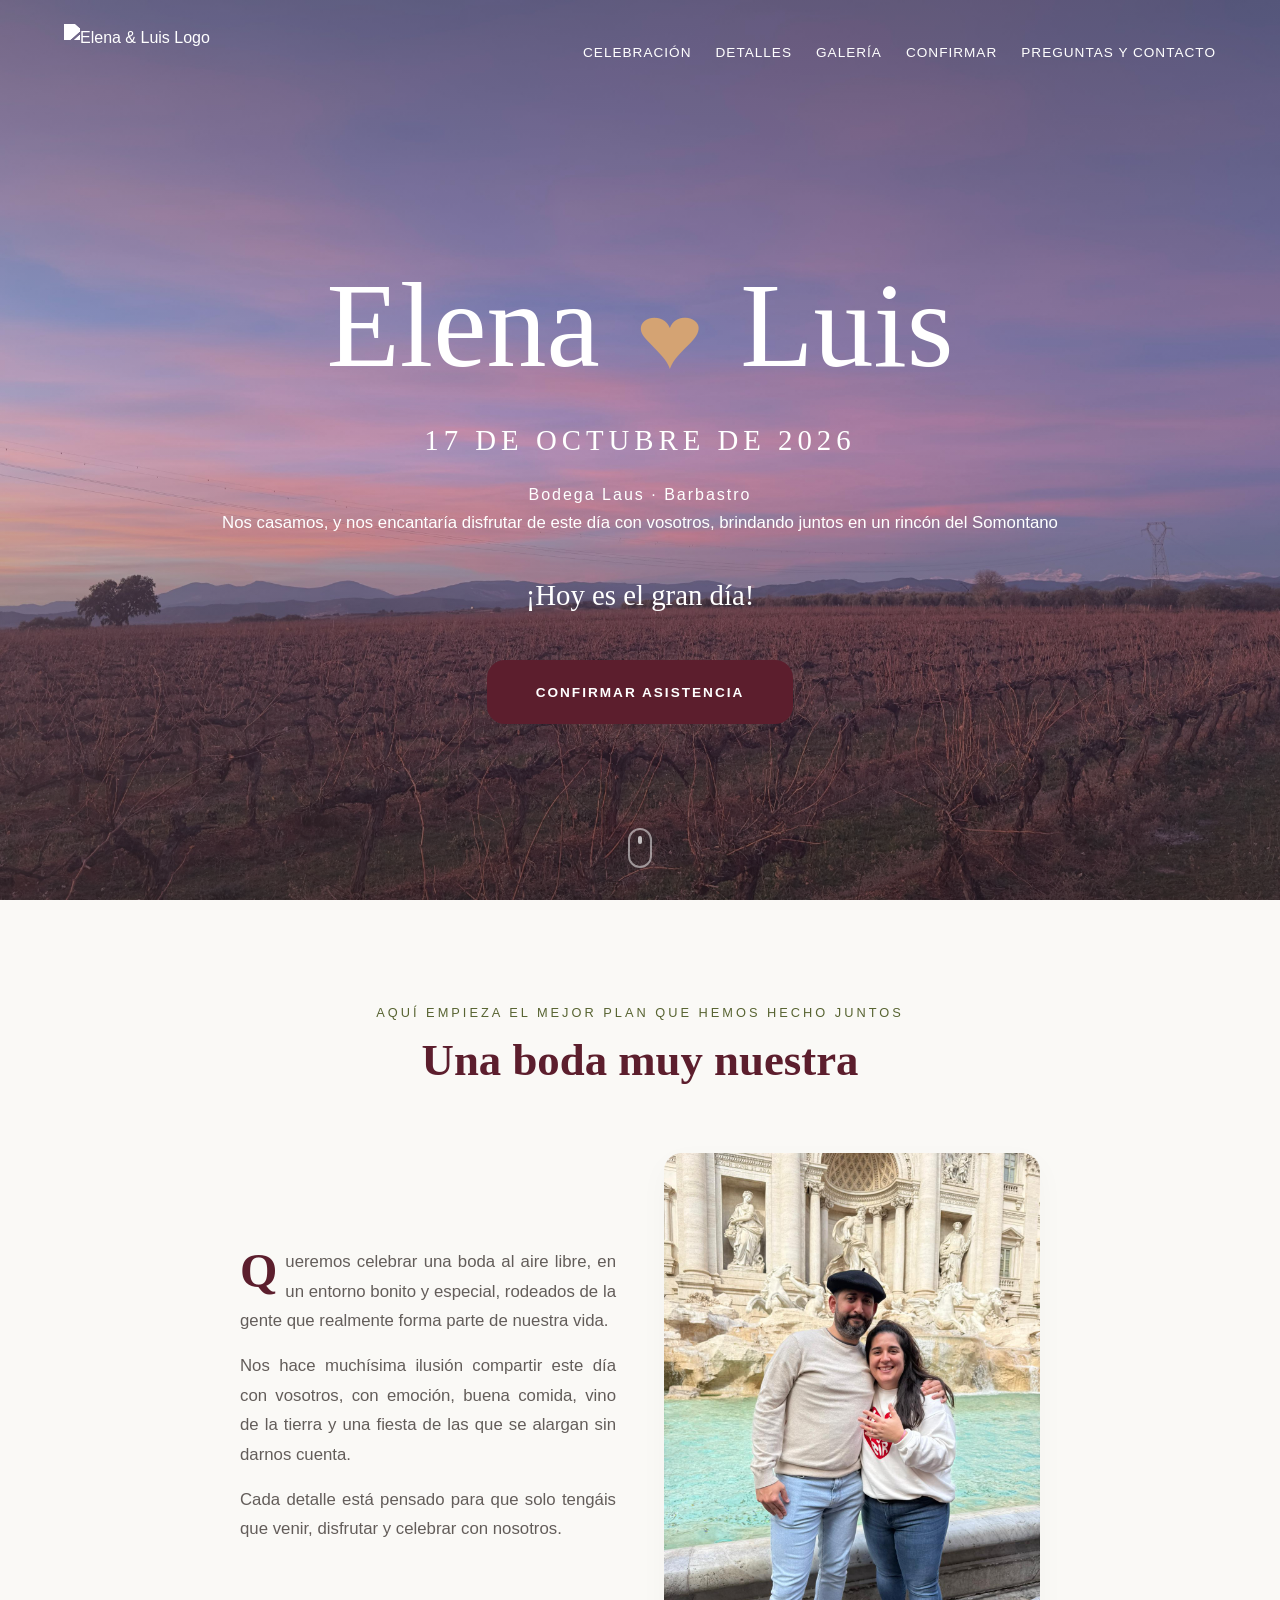
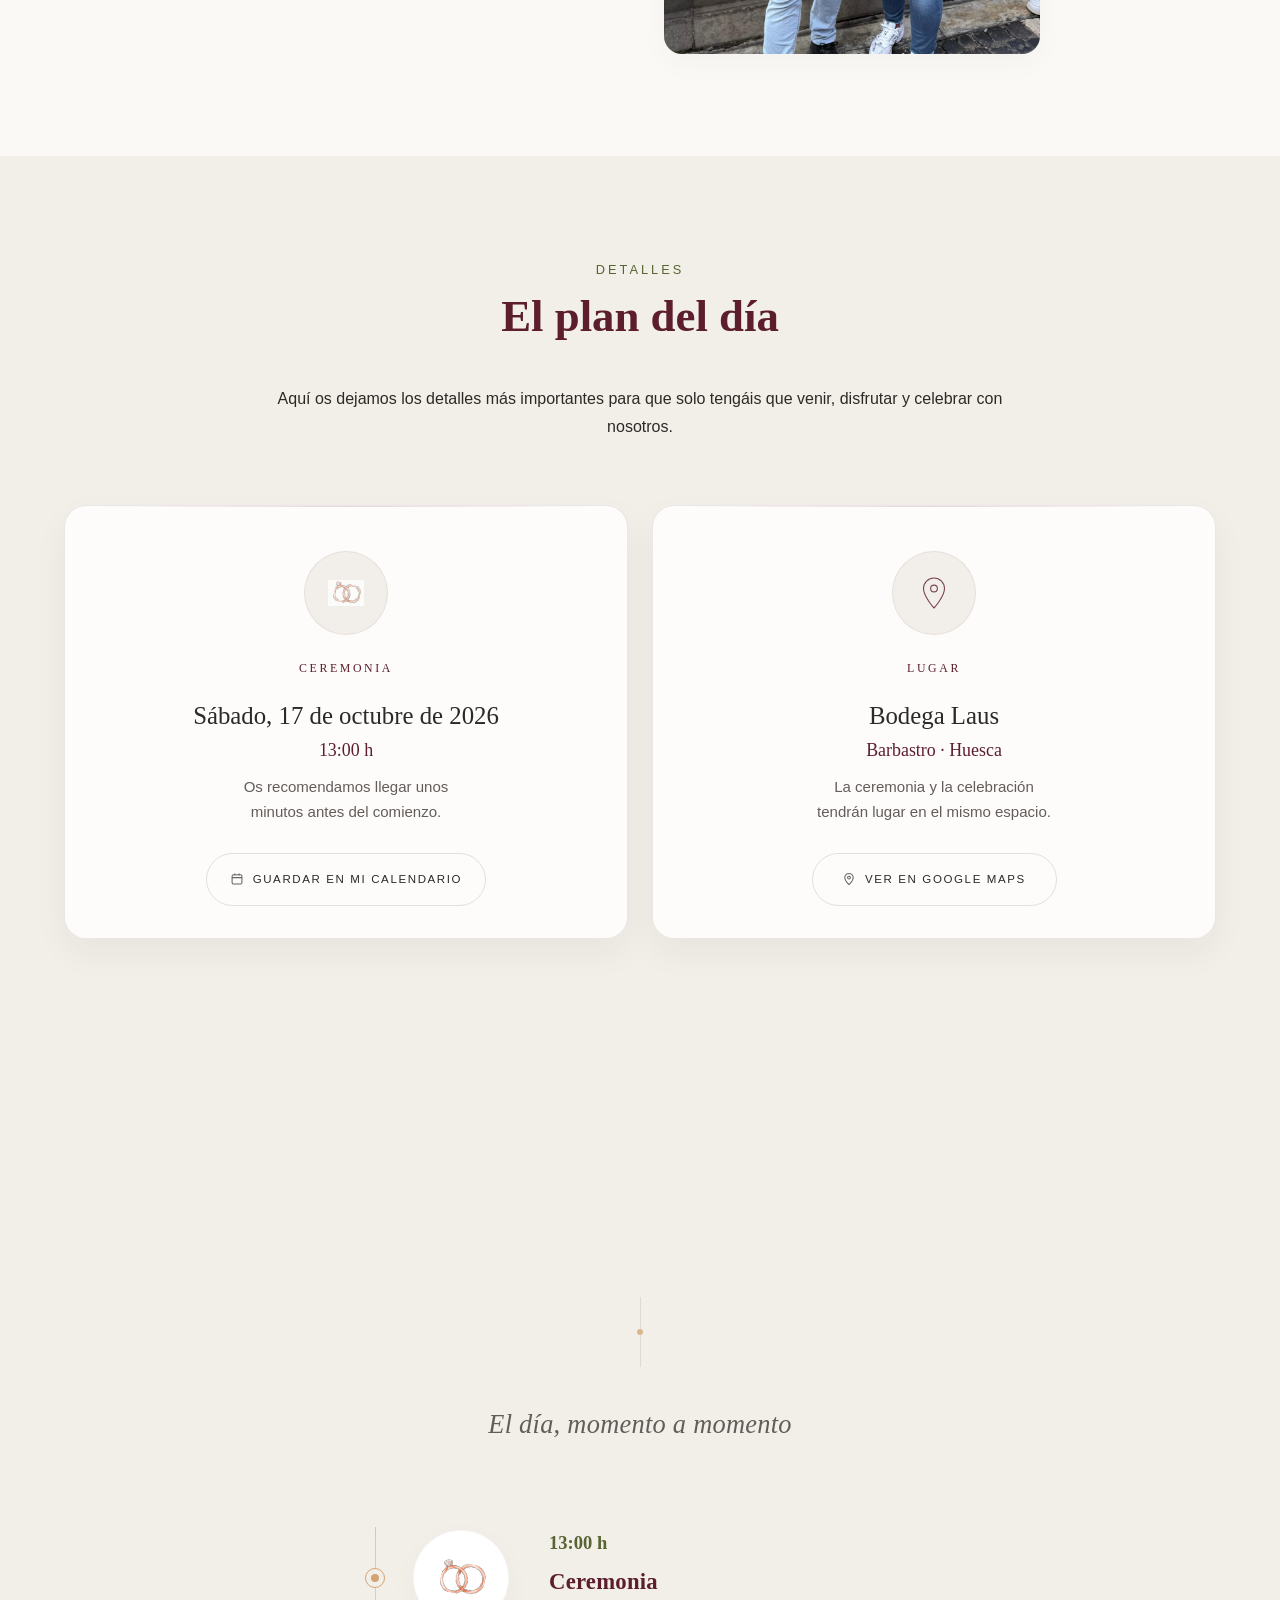
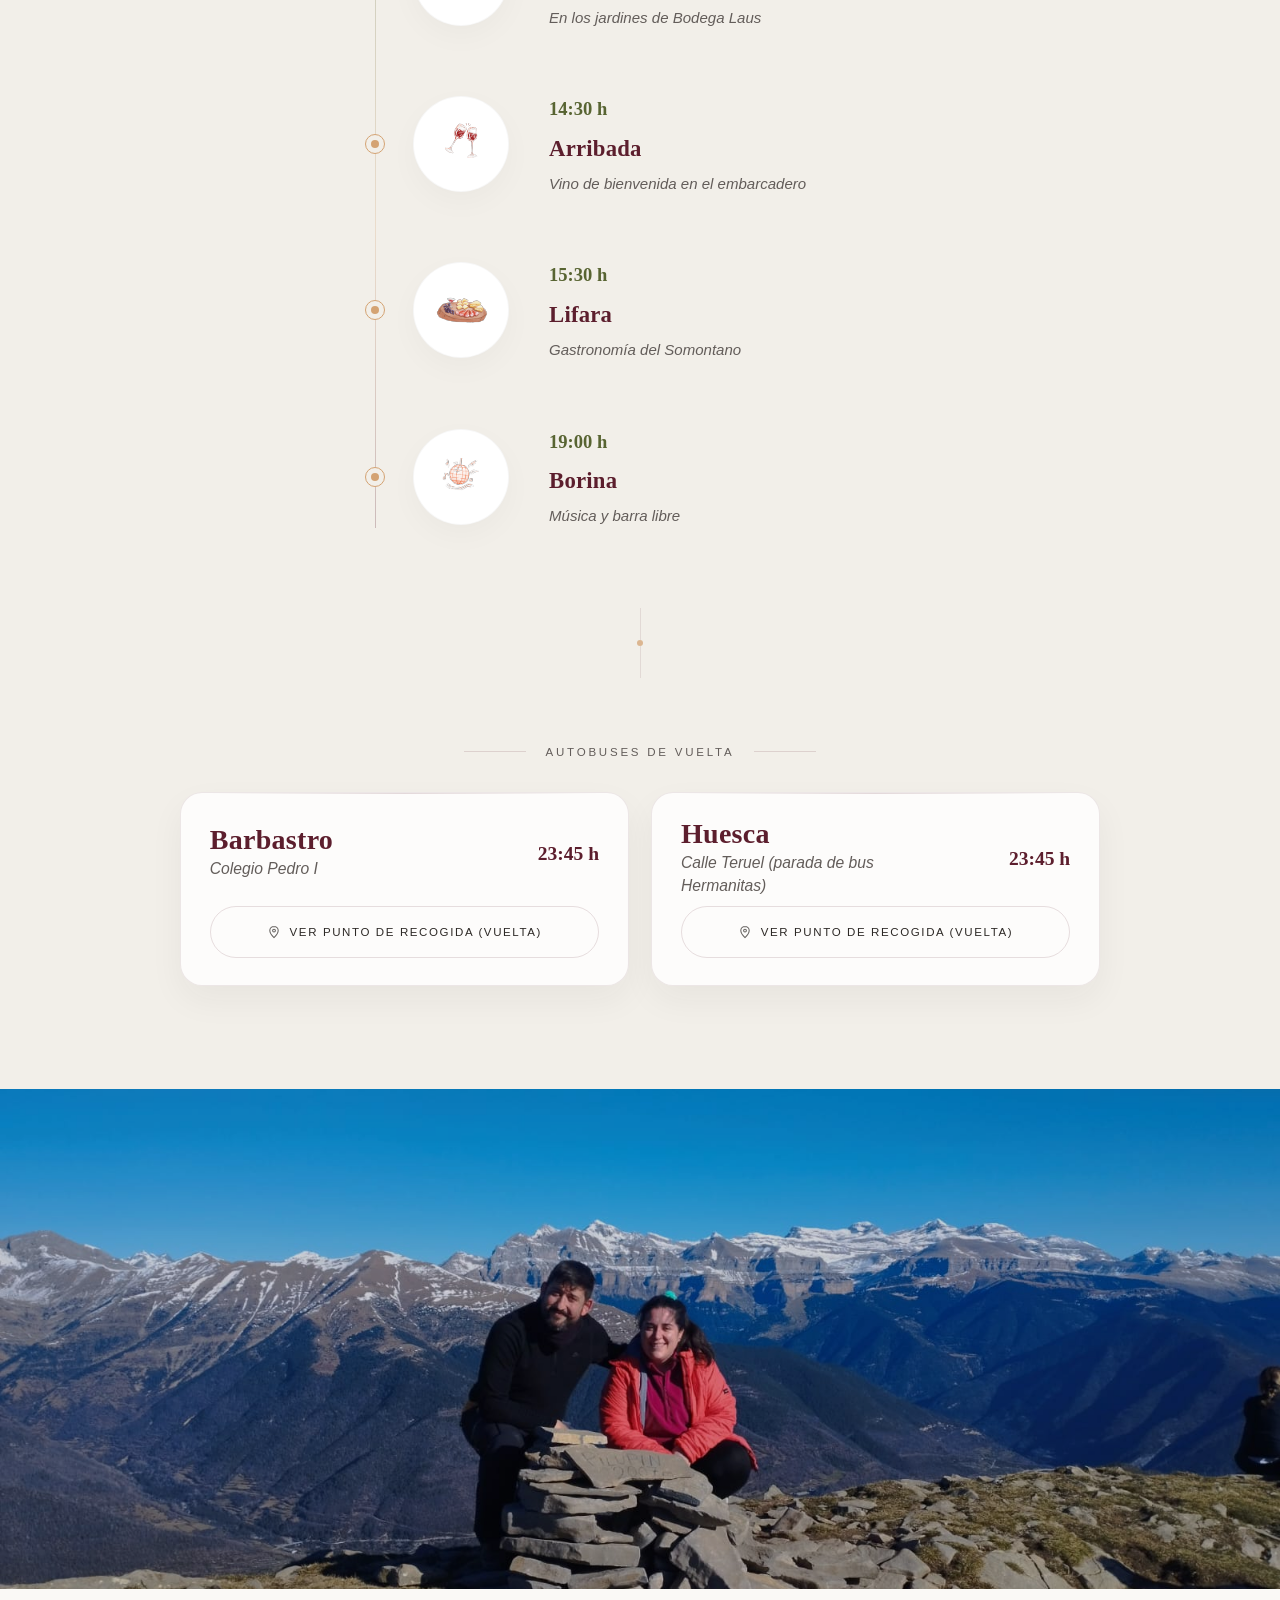
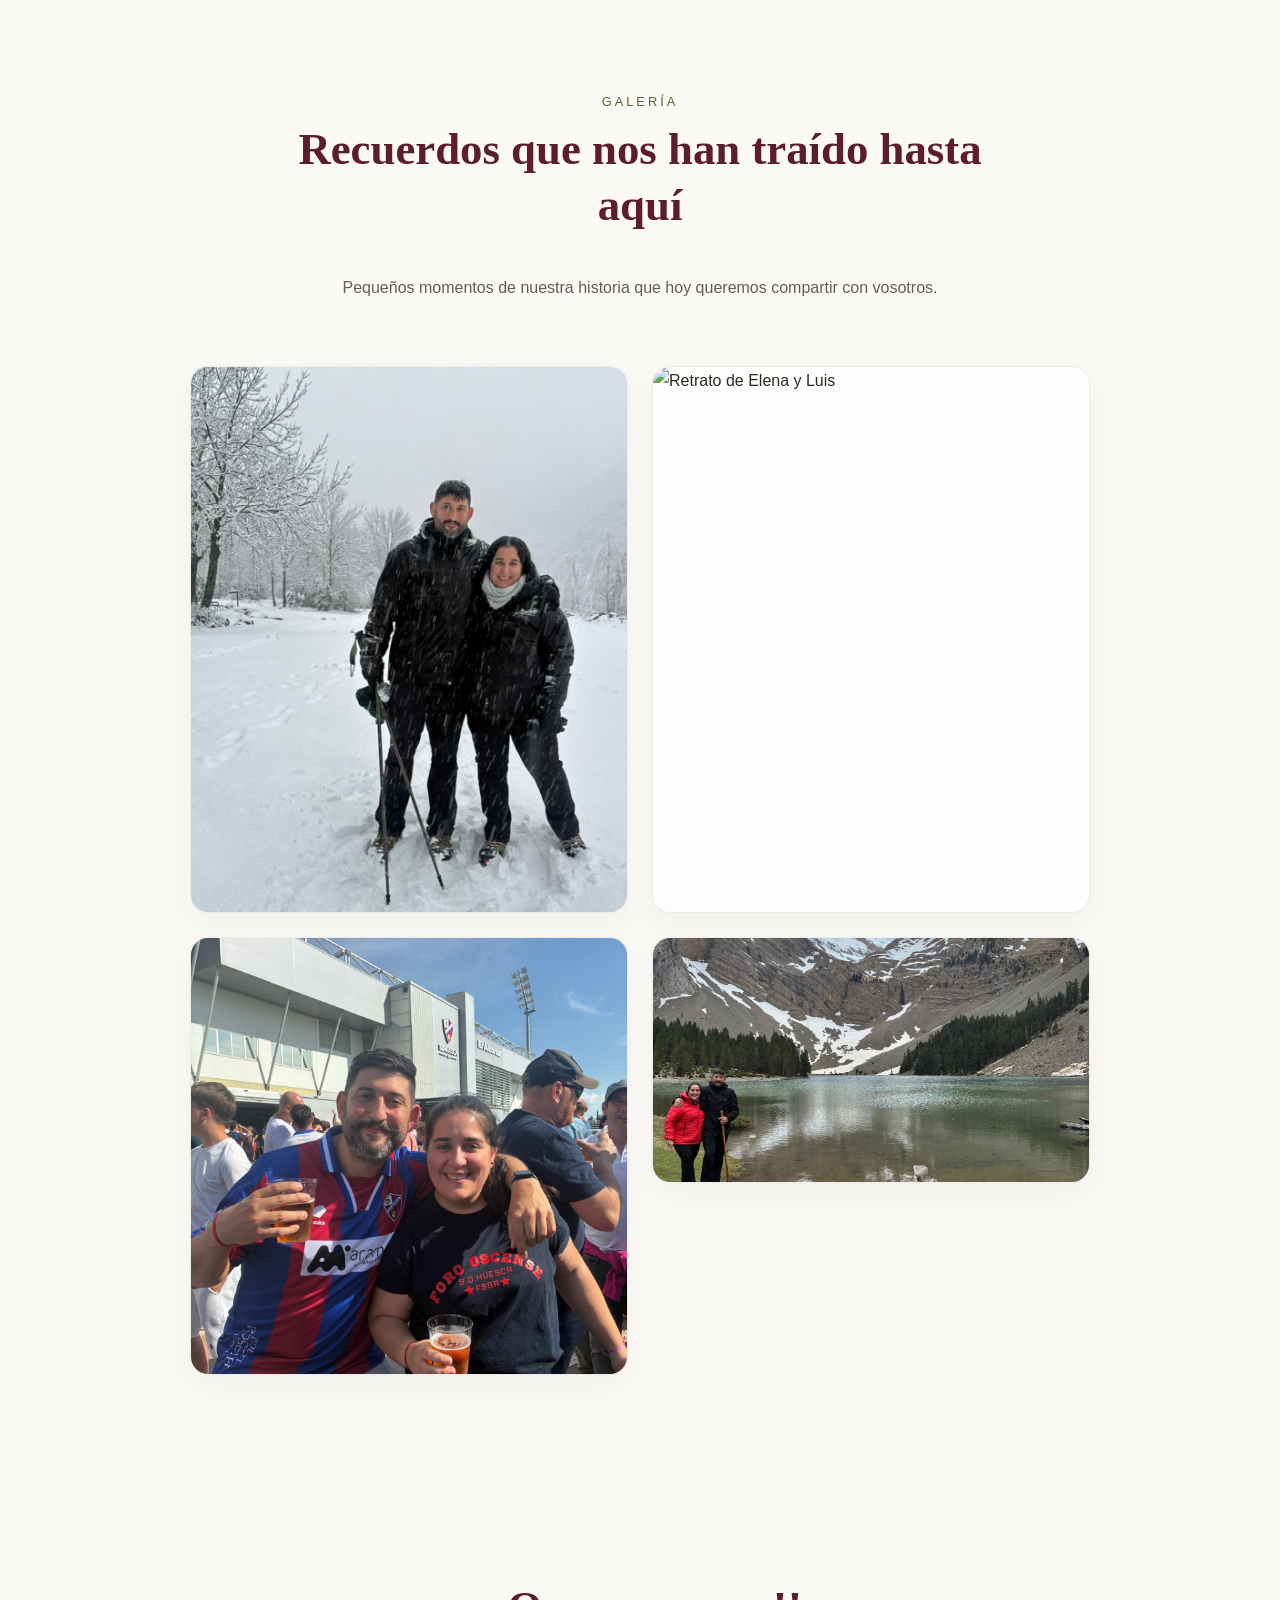
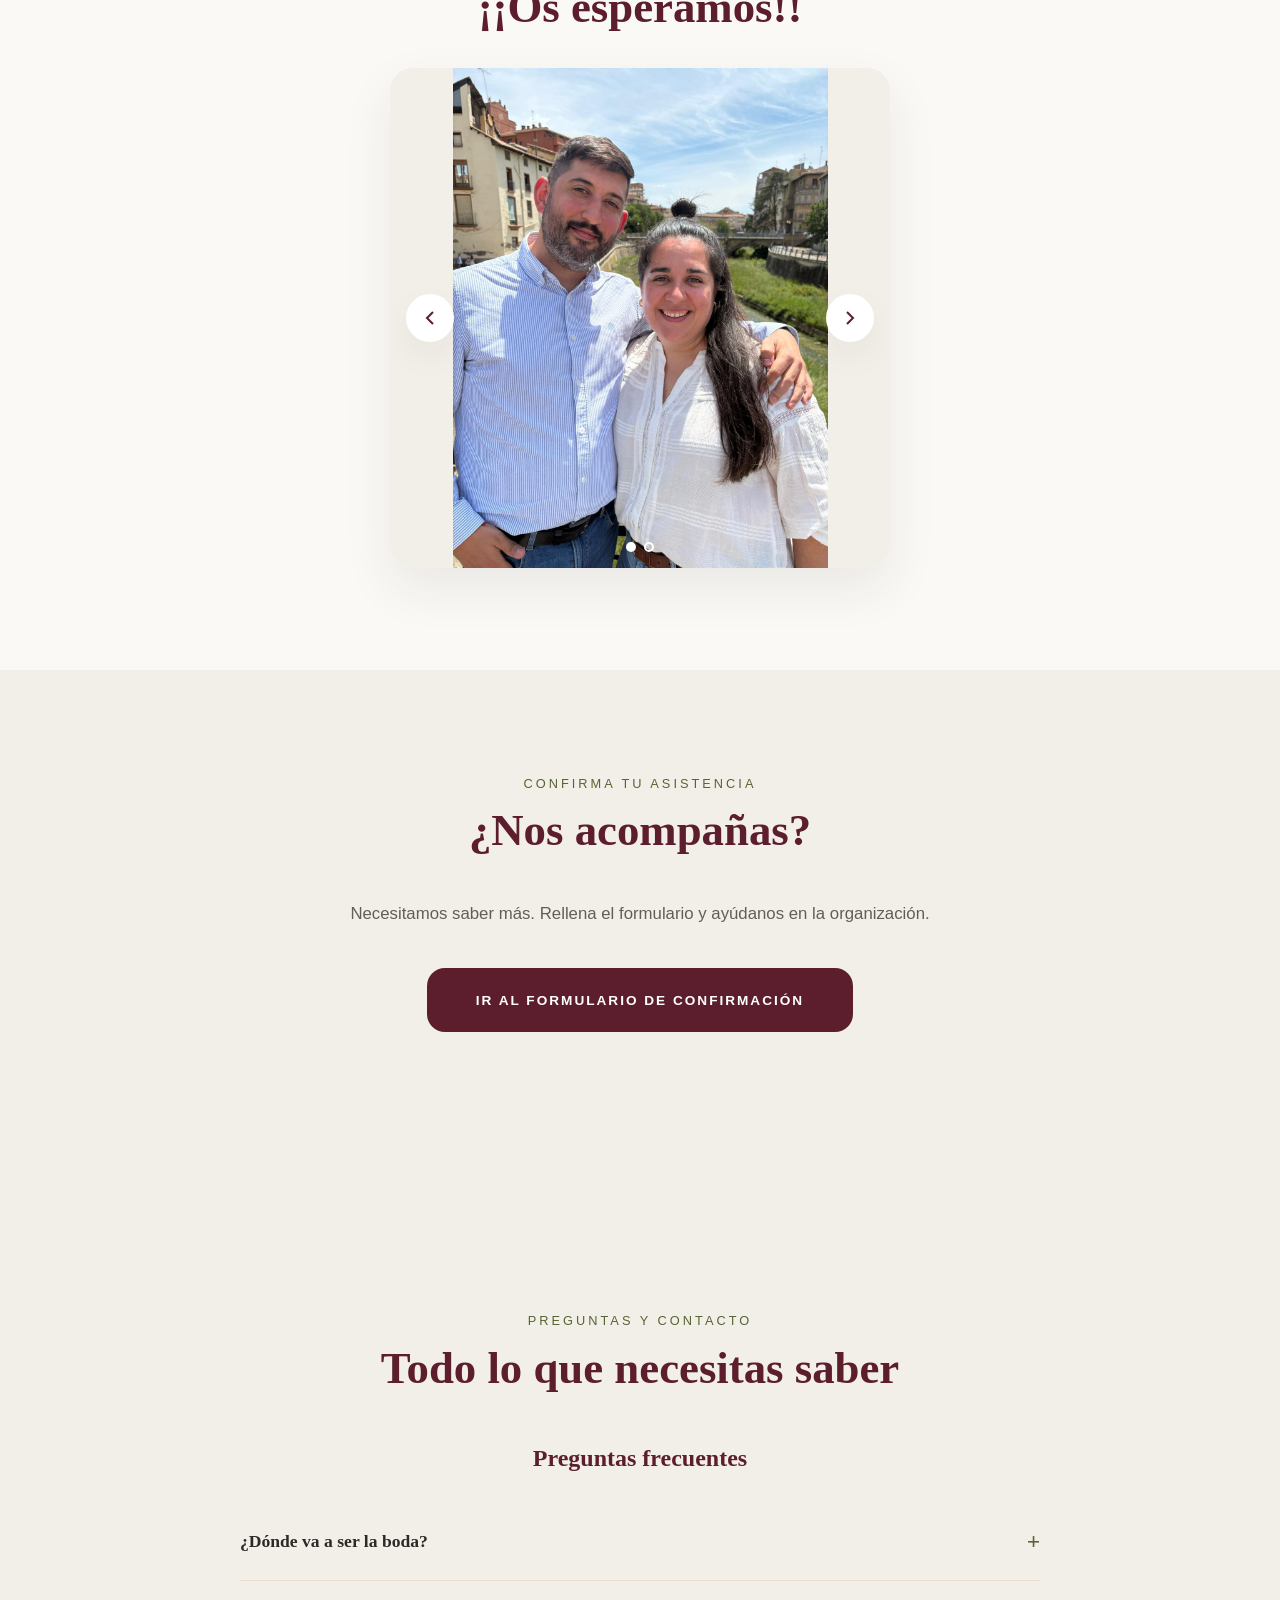
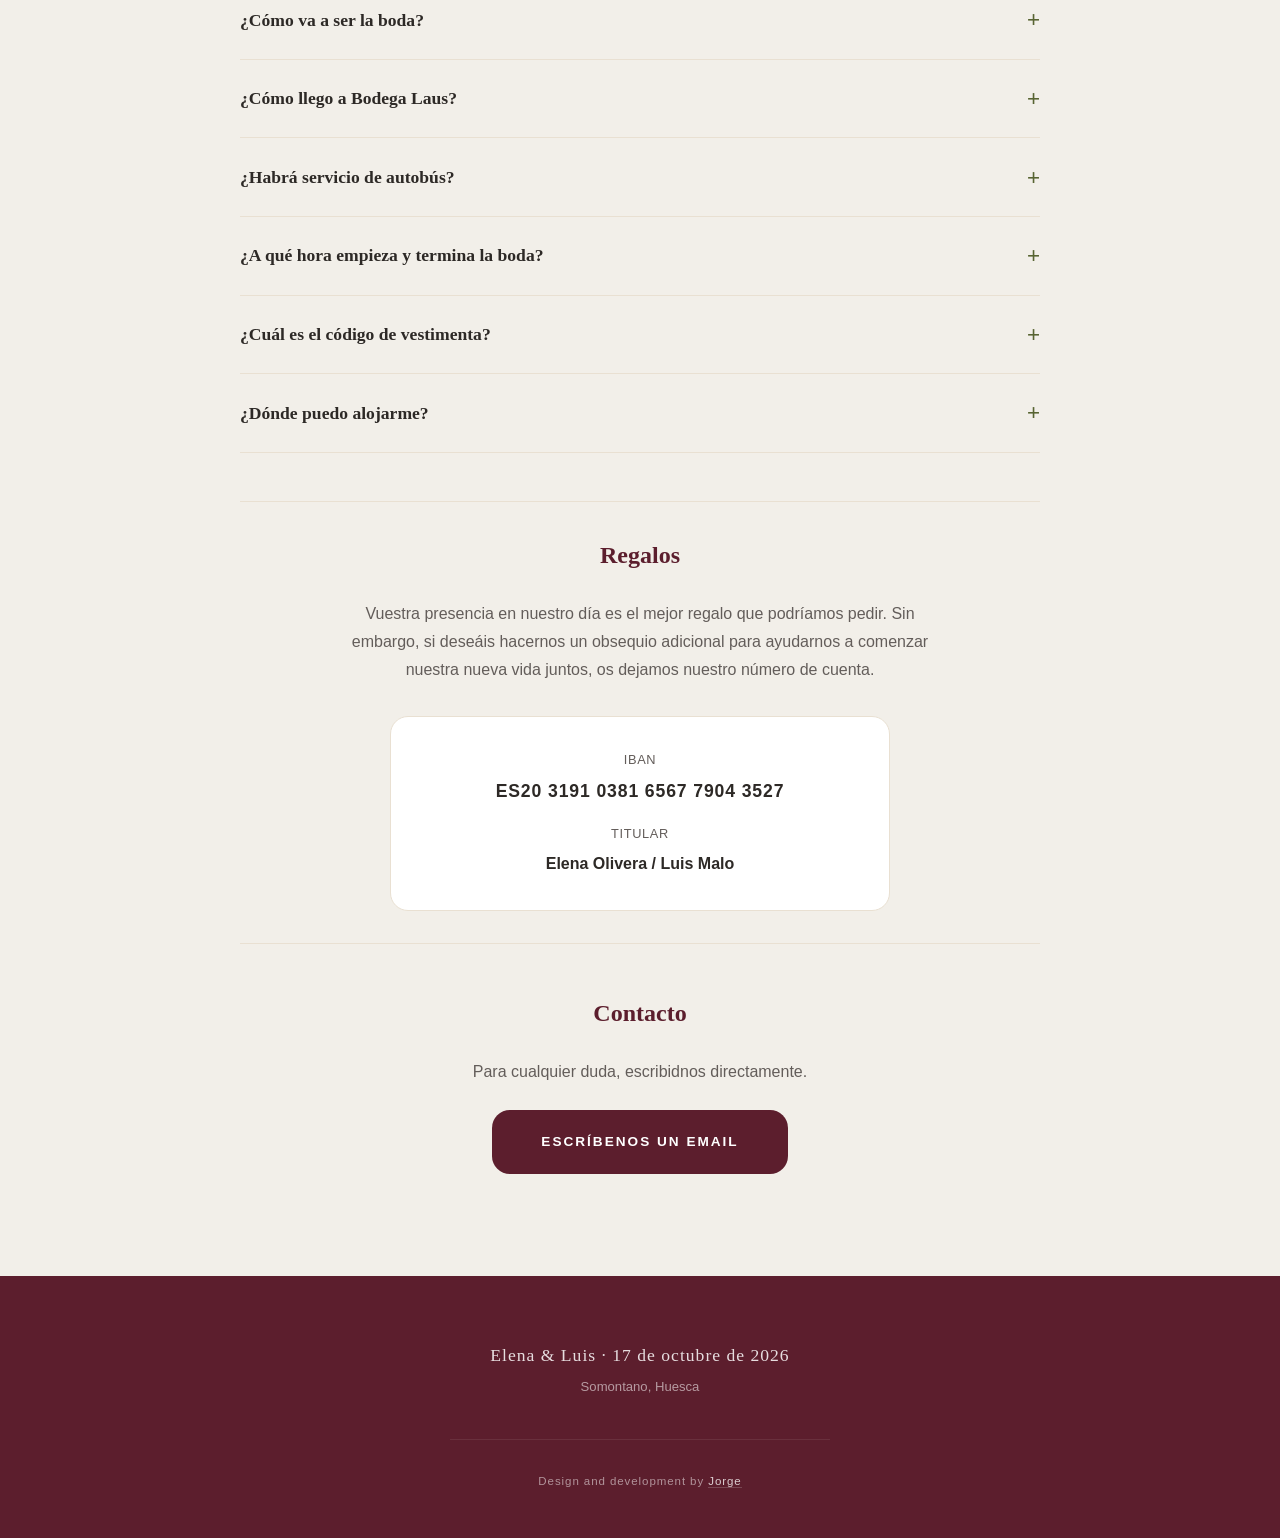
==== commit b3c1faa4: "Update Arribada description: 'Bajo el porche principal' to 'Vino de bienvenida en el embarcadero'" ====
--- a/index.html
+++ b/index.html
@@ -224,7 +224,7 @@
             <div class="event-item__content">
               <span class="event-item__time">14:30 h</span>
               <h4 class="event-item__title">Arribada</h4>
-              <p class="event-item__desc">Bajo el porche principal</p>
+              <p class="event-item__desc">Vino de bienvenida en el embarcadero</p>
             </div>
           </div>
 
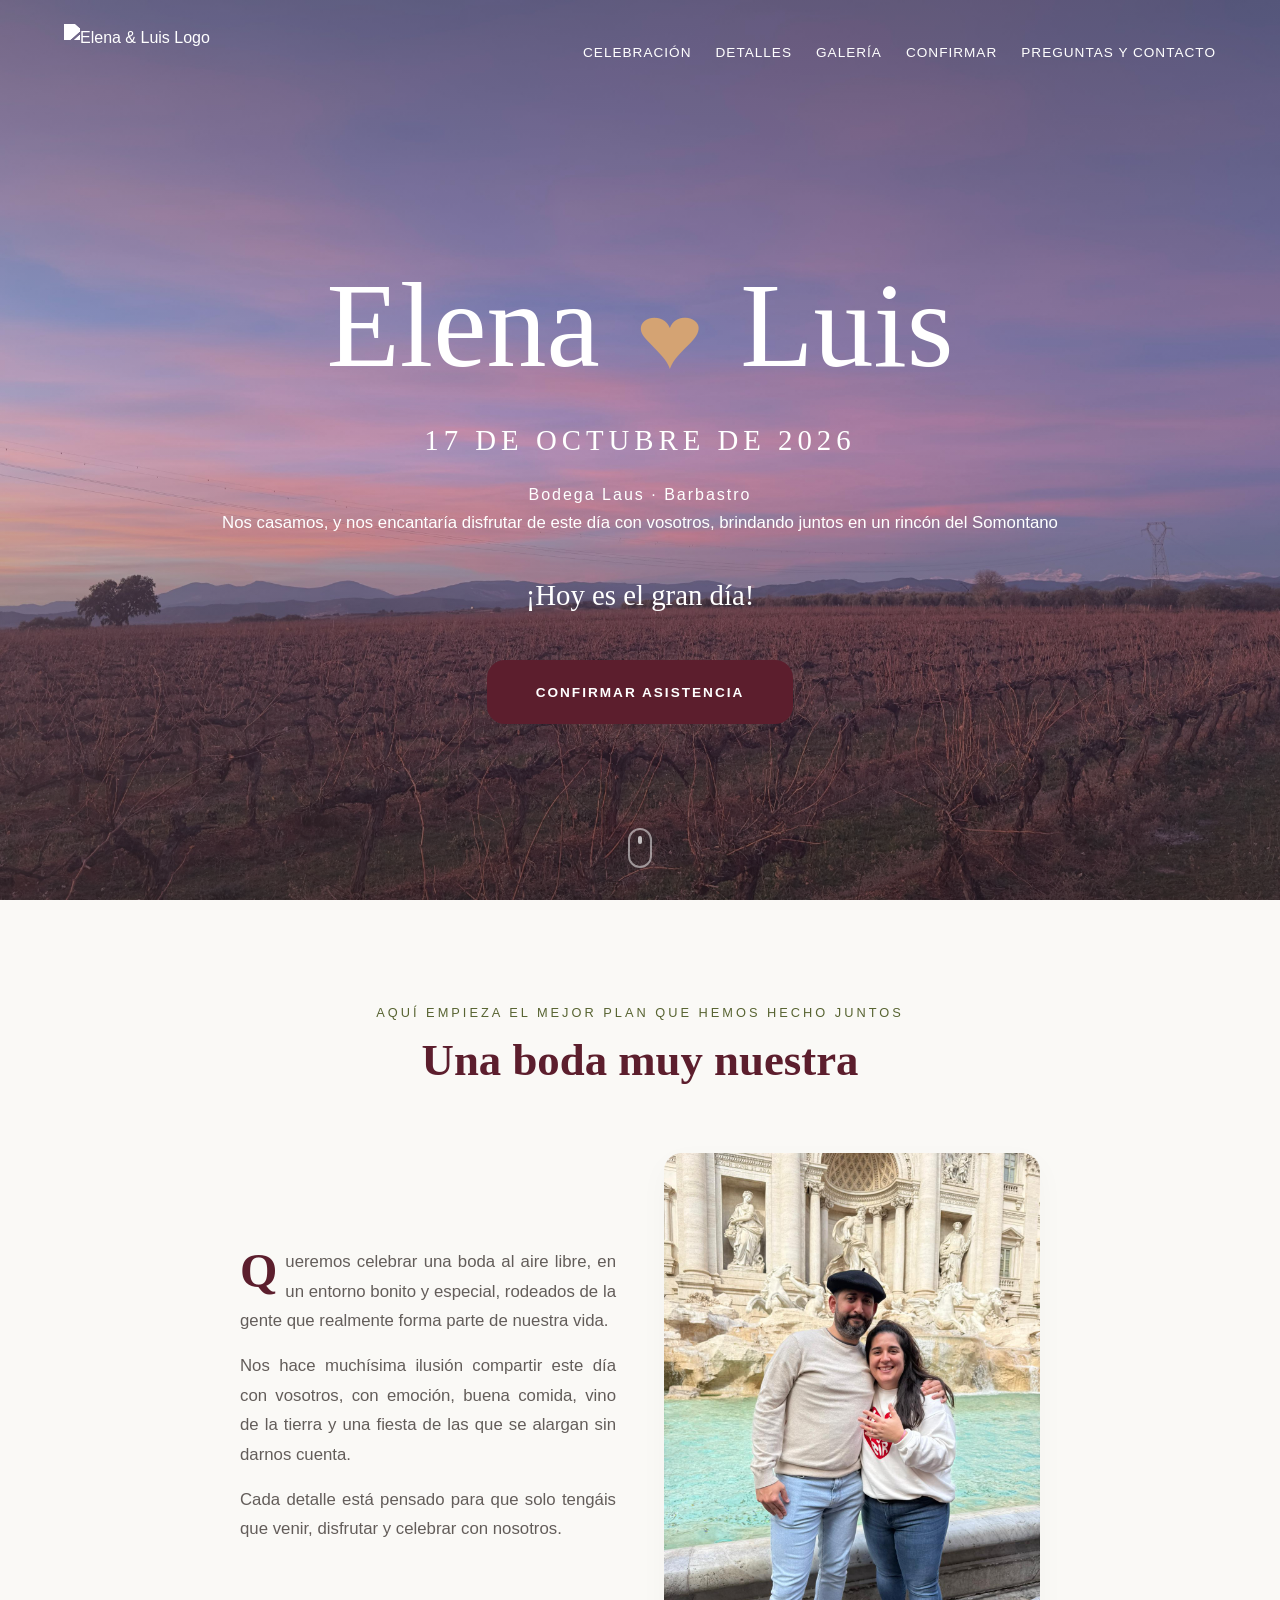
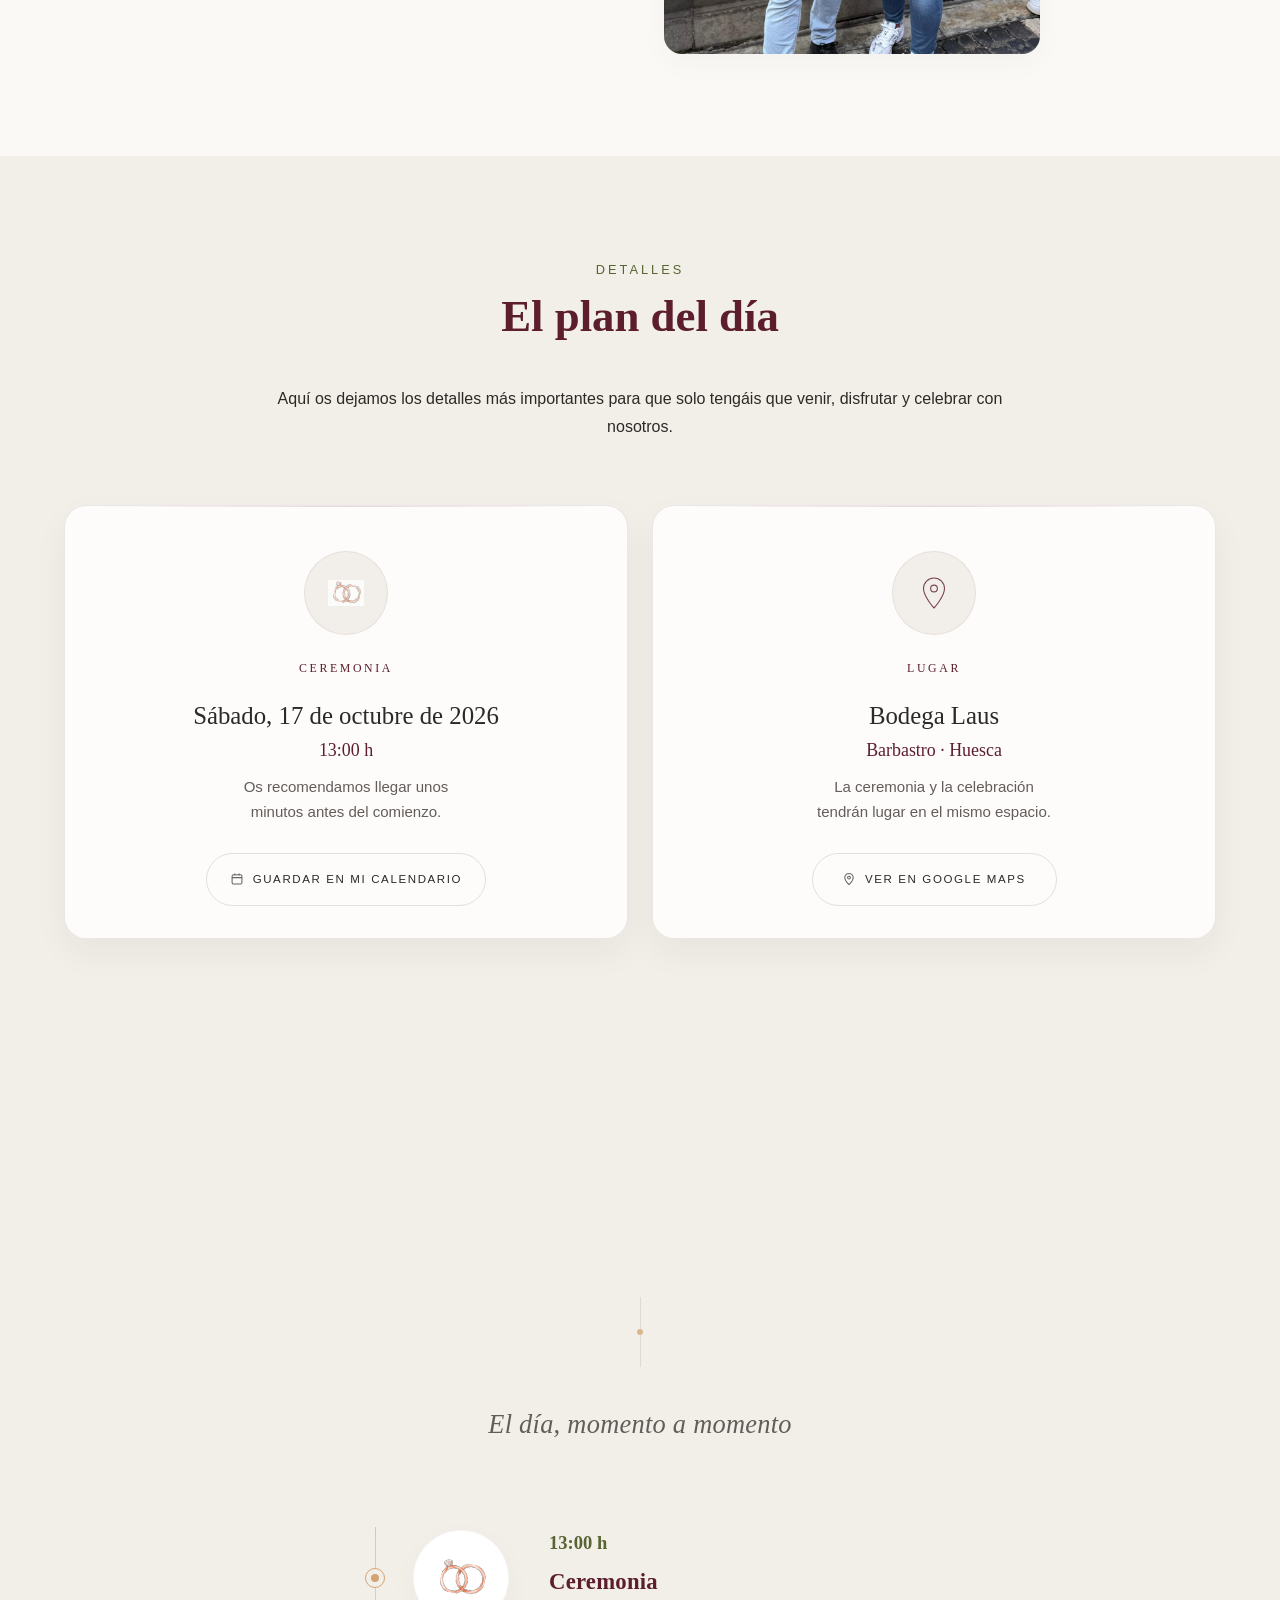
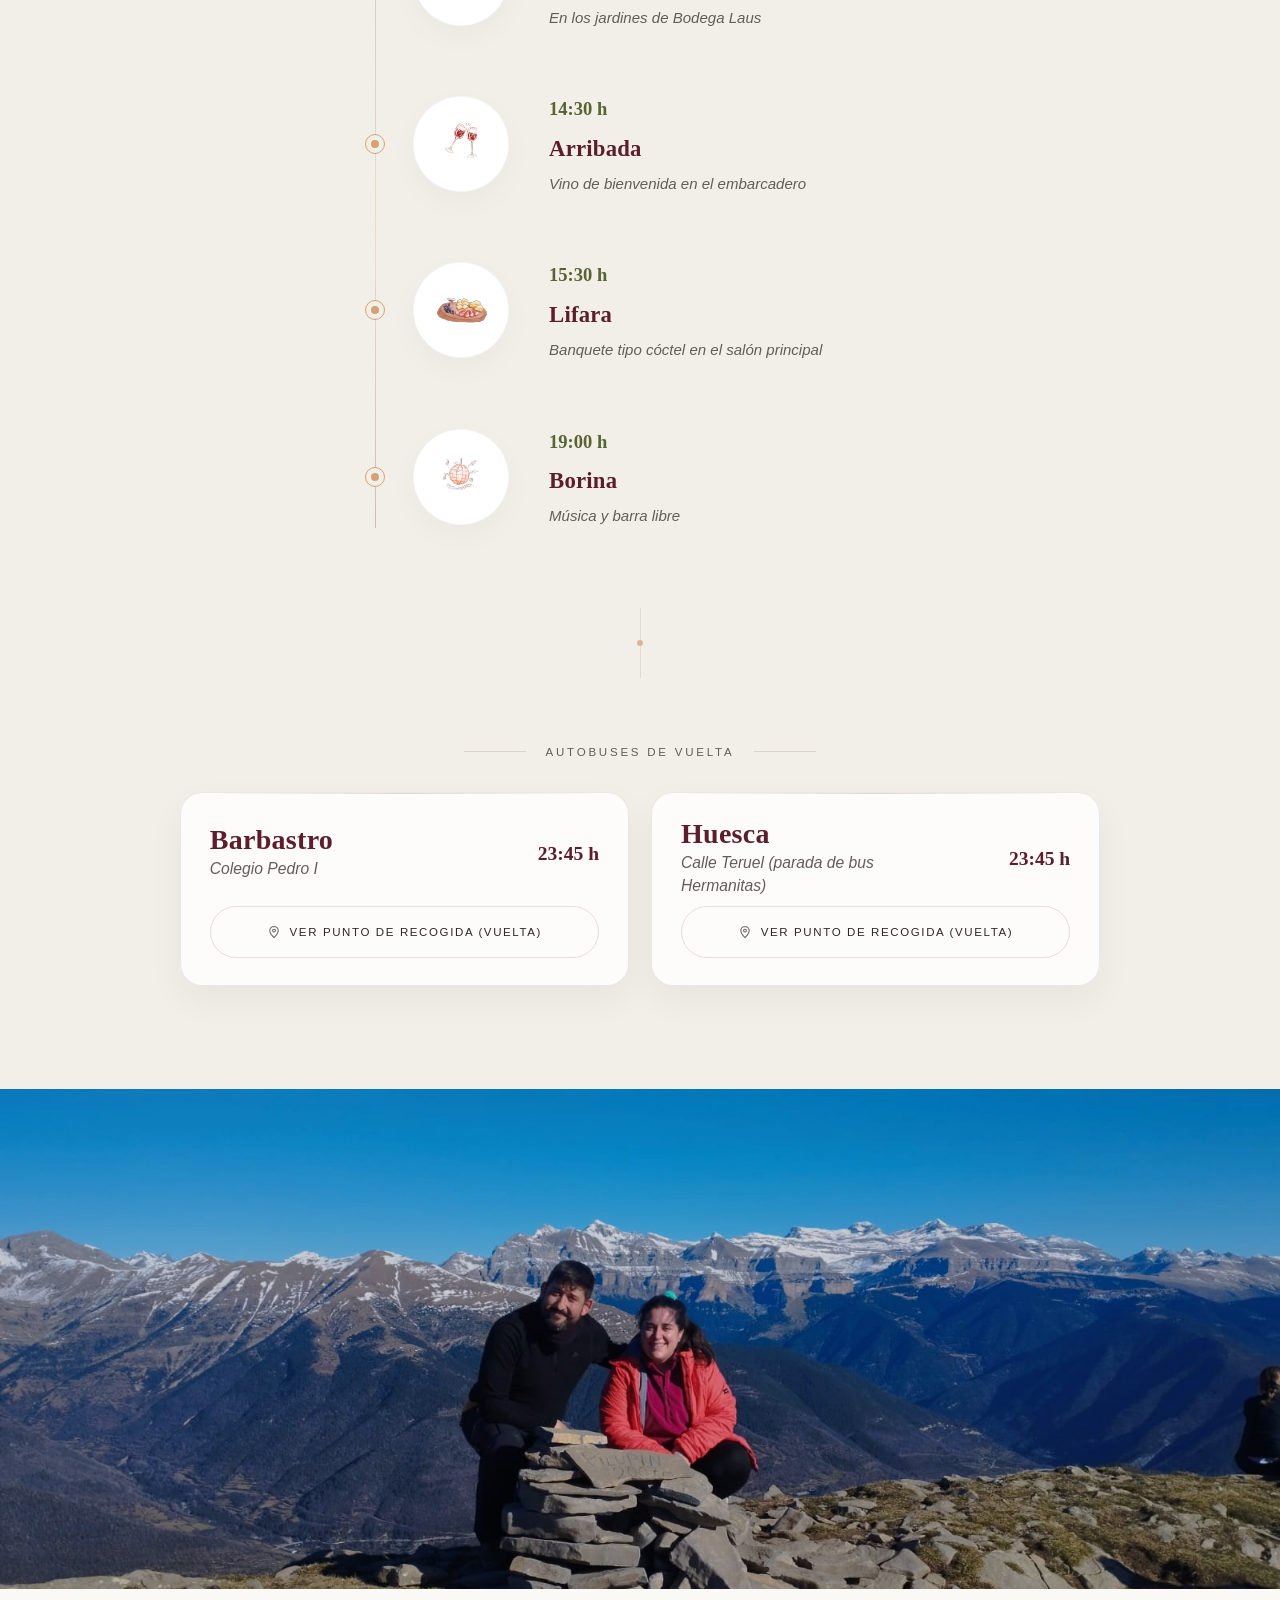
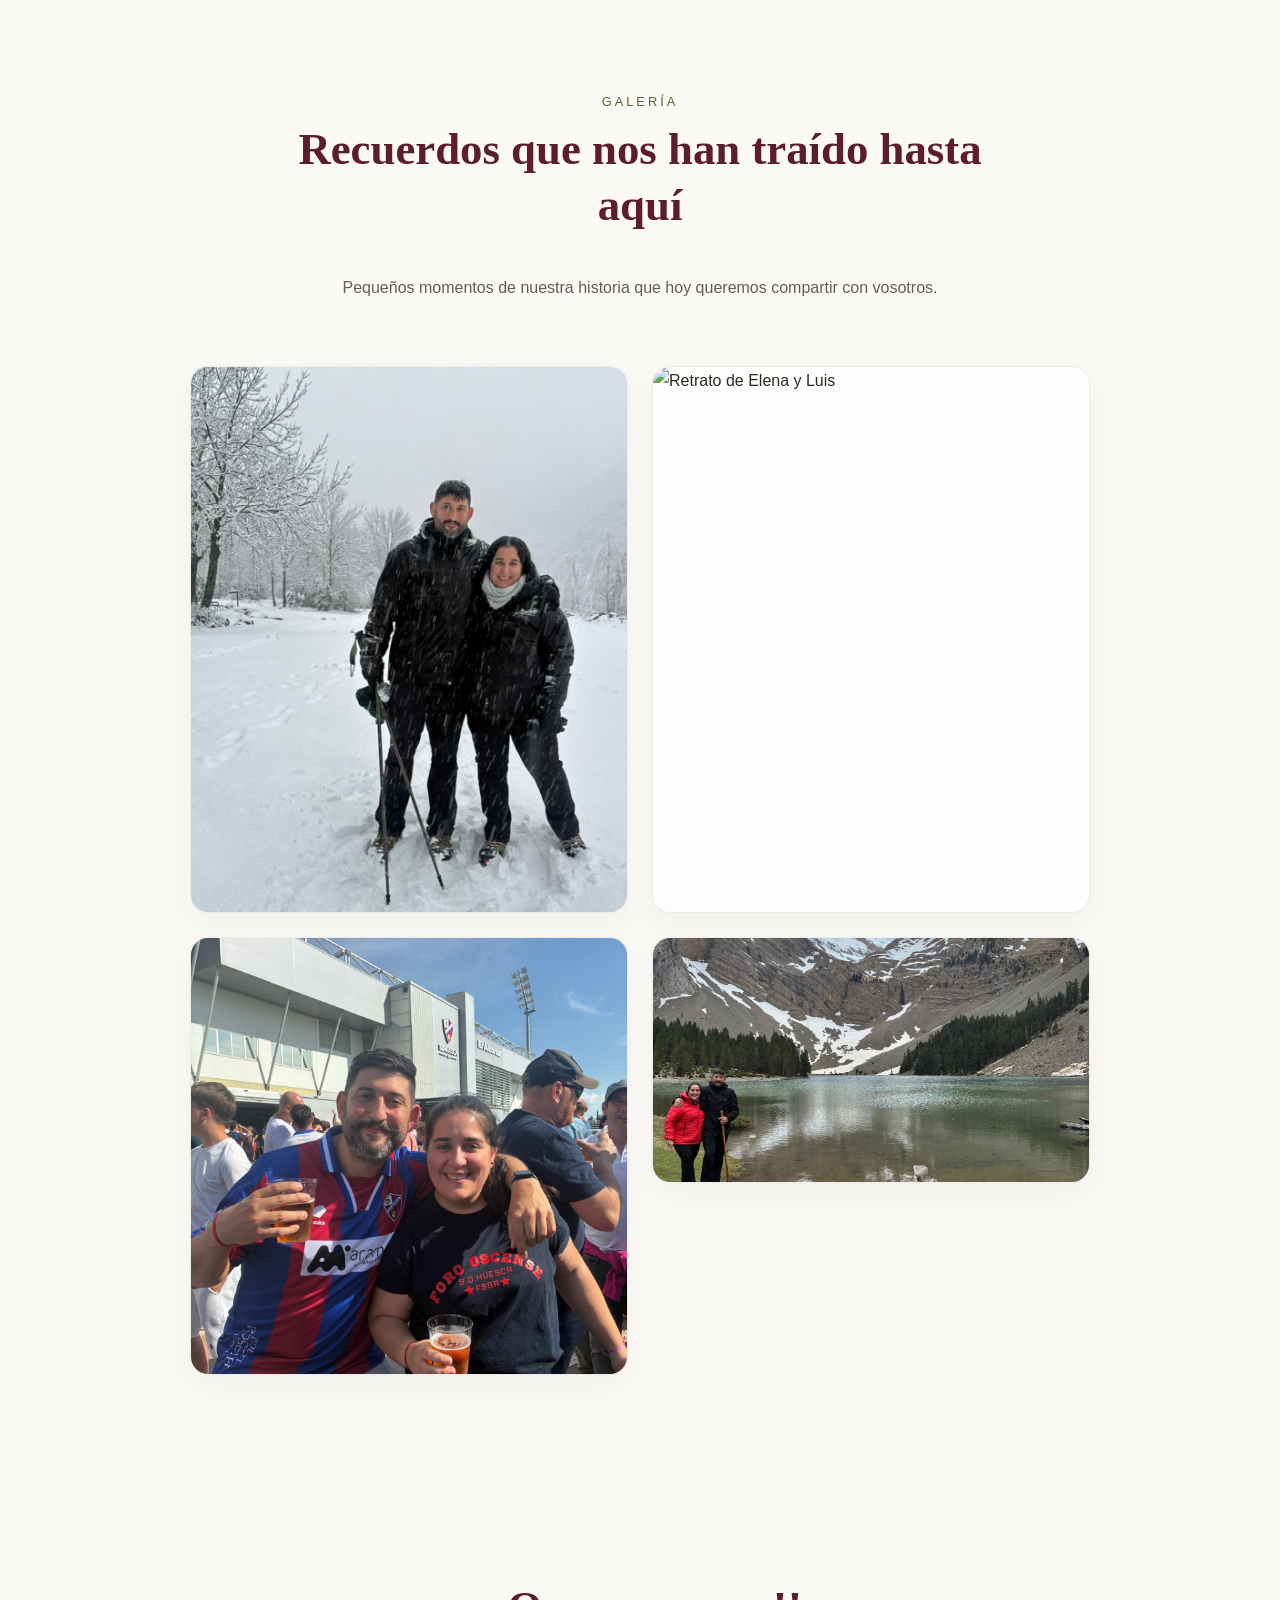
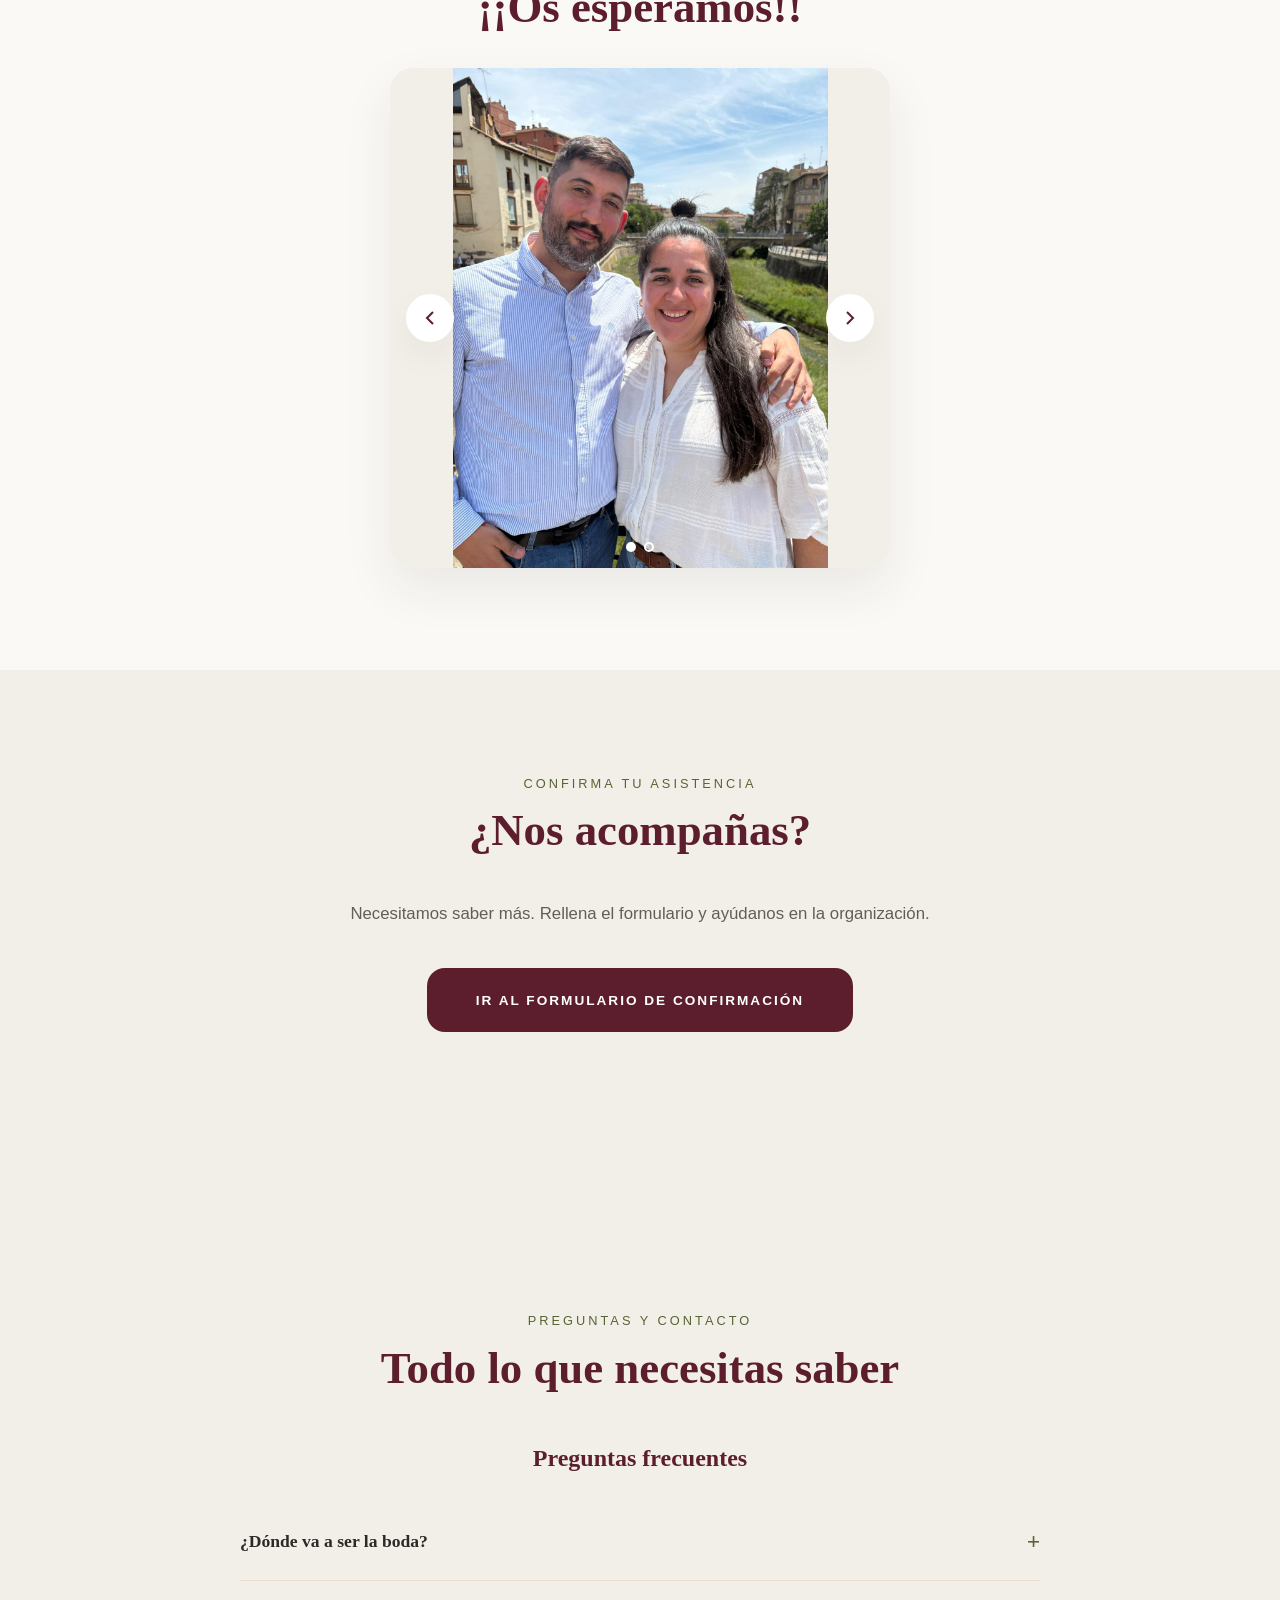
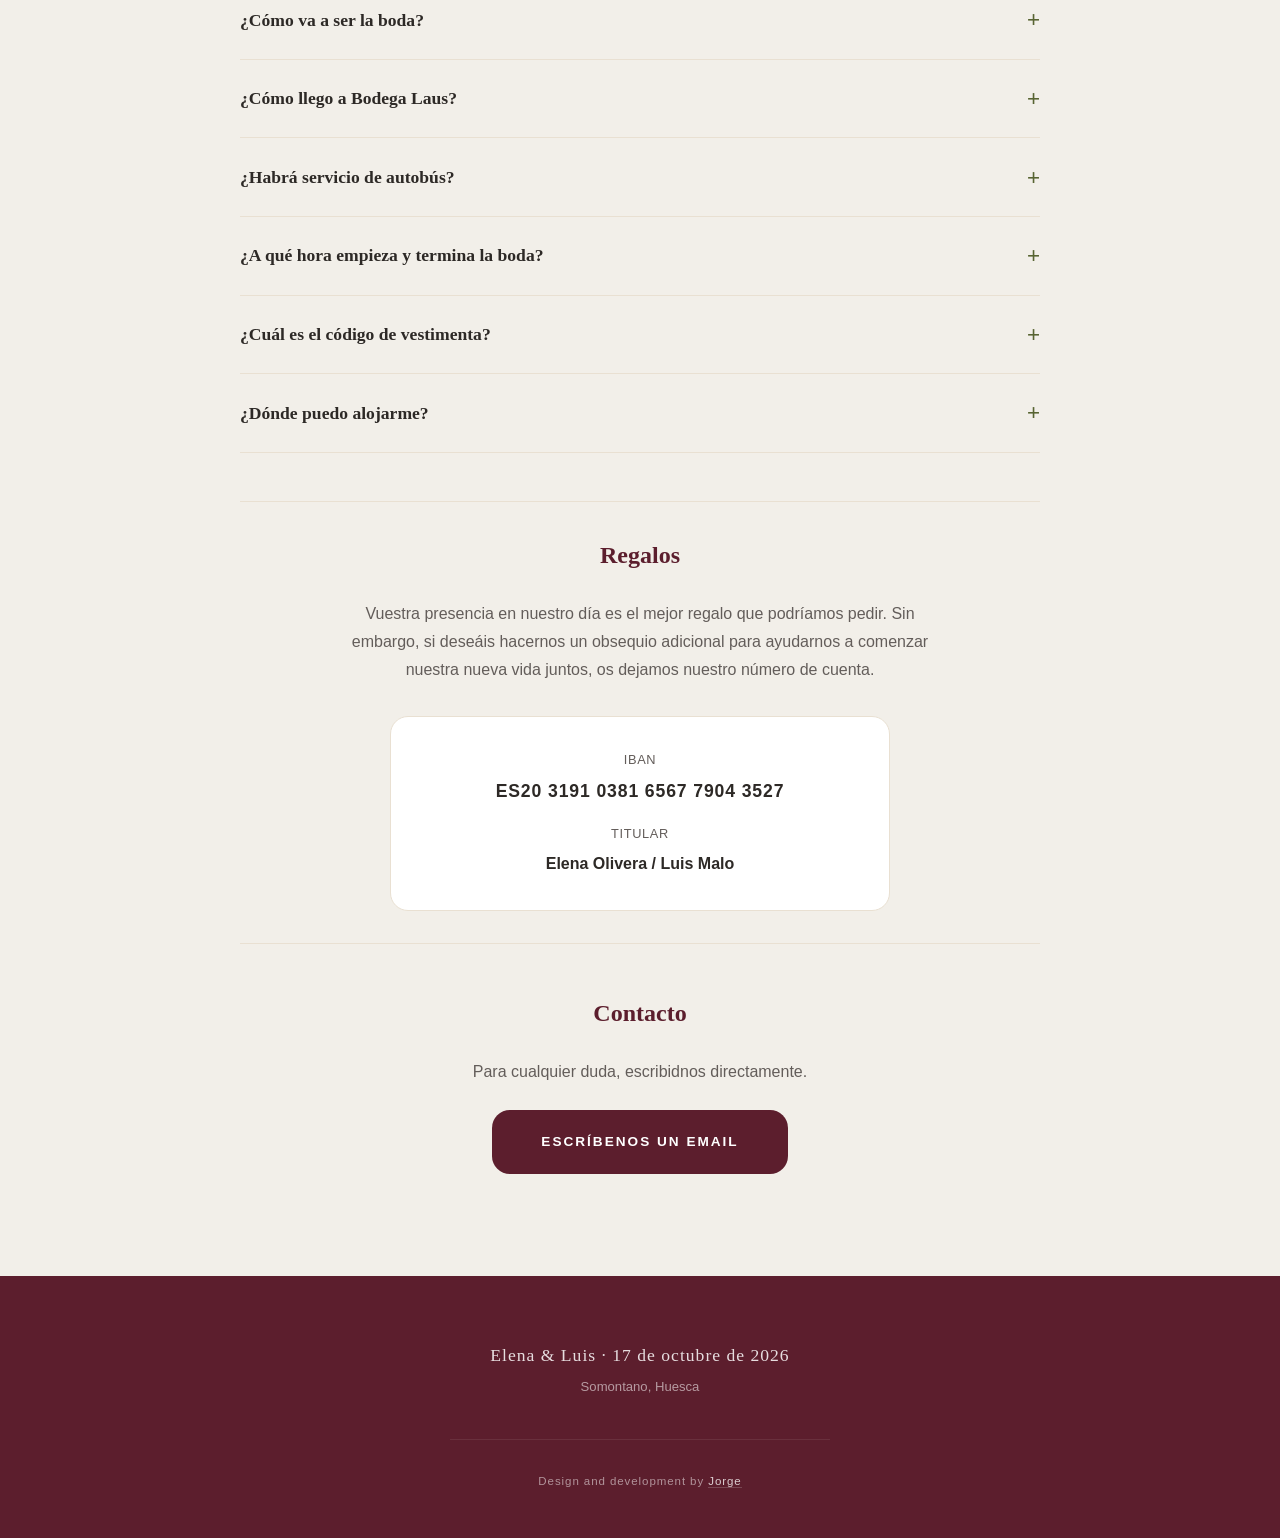
==== commit 481bff51: "Update Lifara description: 'Gastronomía del Somontano' to 'Banquete tipo cóctel en el salón principa" ====
--- a/index.html
+++ b/index.html
@@ -236,7 +236,7 @@
             <div class="event-item__content">
               <span class="event-item__time">15:30 h</span>
               <h4 class="event-item__title">Lifara</h4>
-              <p class="event-item__desc">Gastronomía del Somontano</p>
+              <p class="event-item__desc">Banquete tipo cóctel en el salón principal</p>
             </div>
           </div>
 
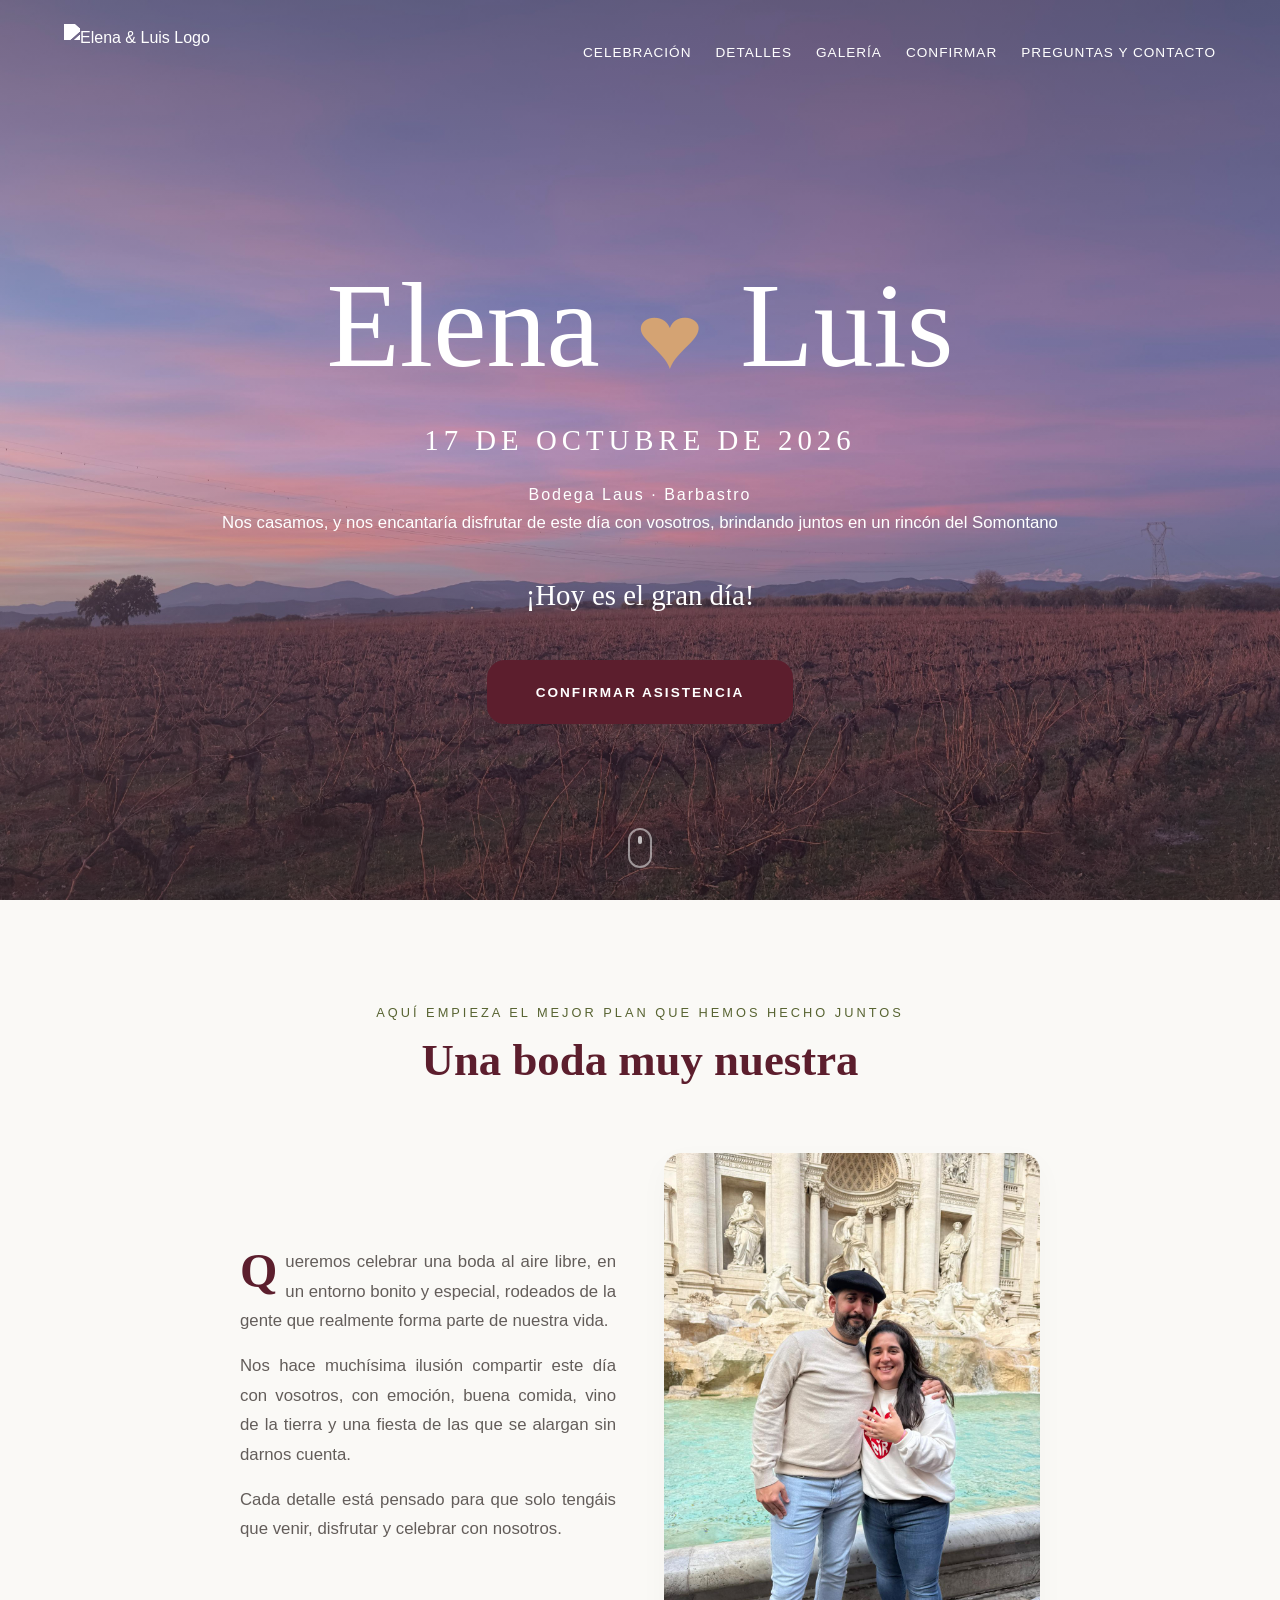
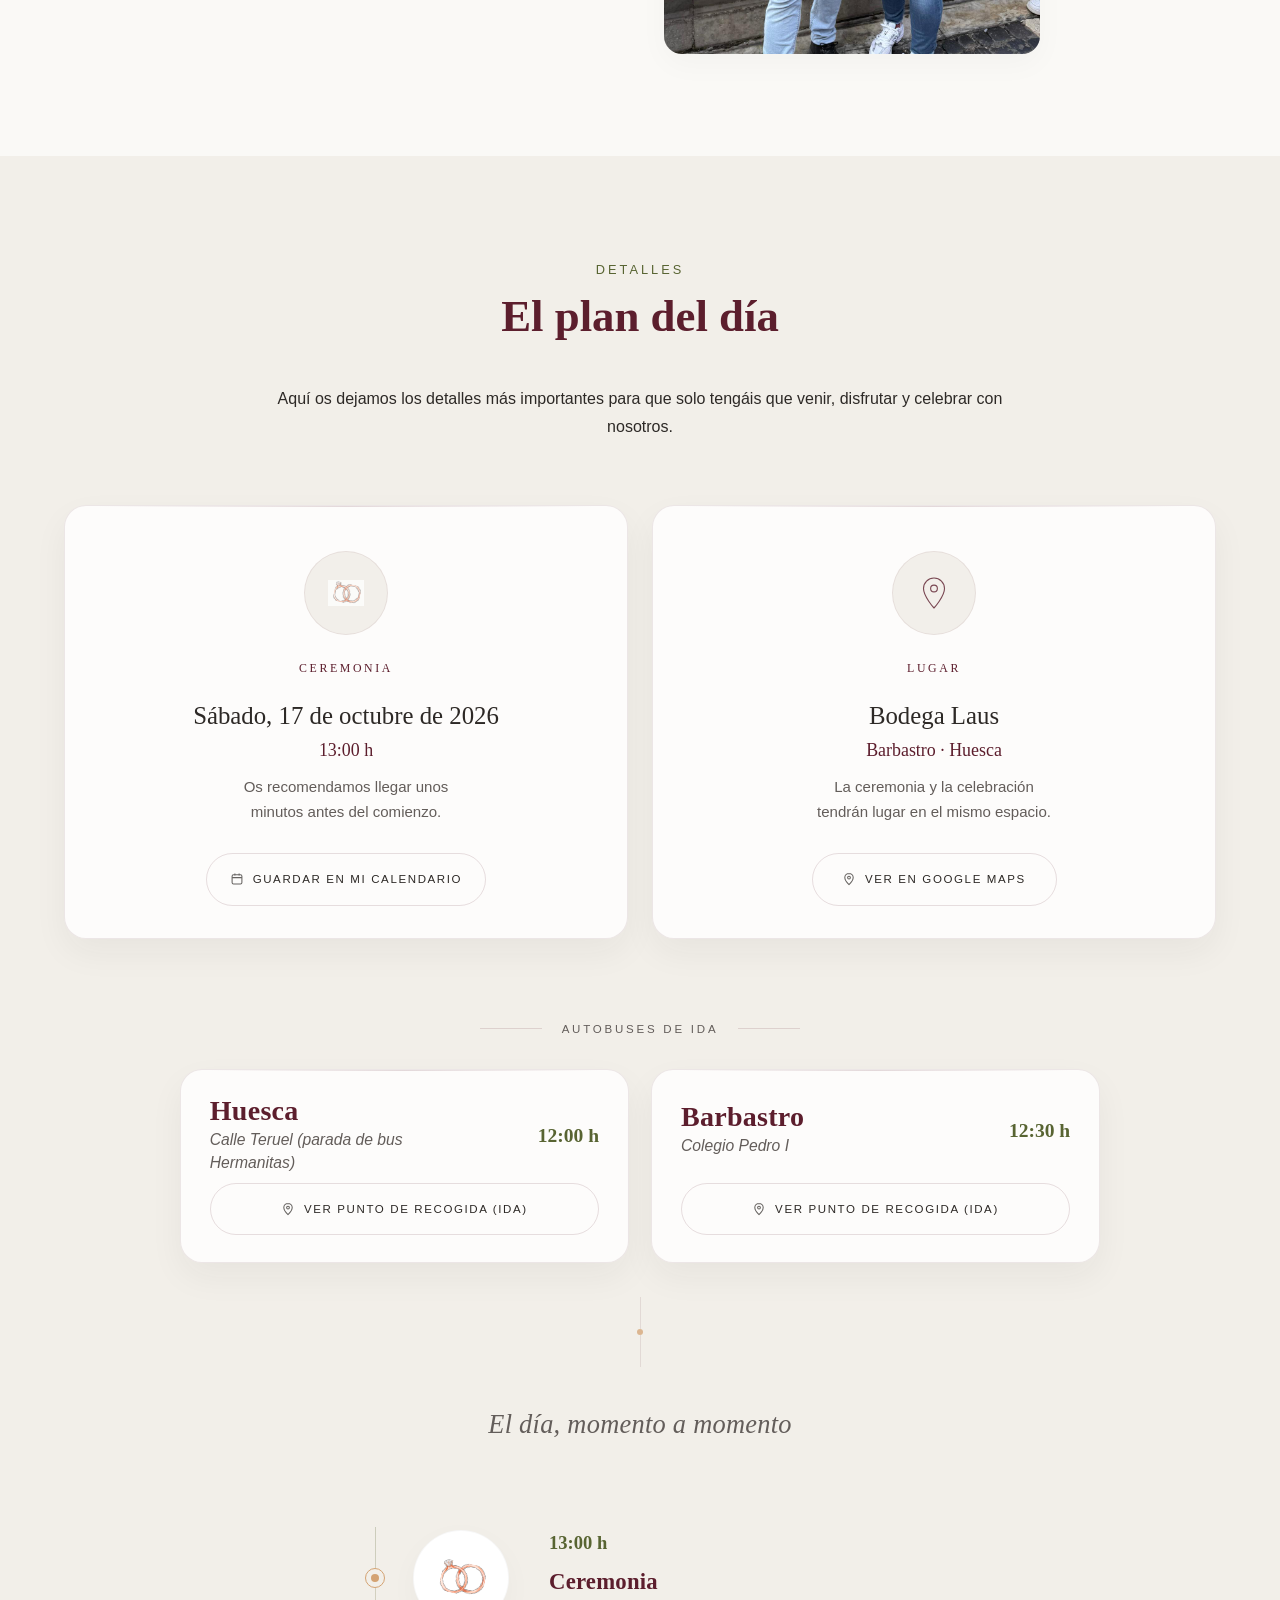
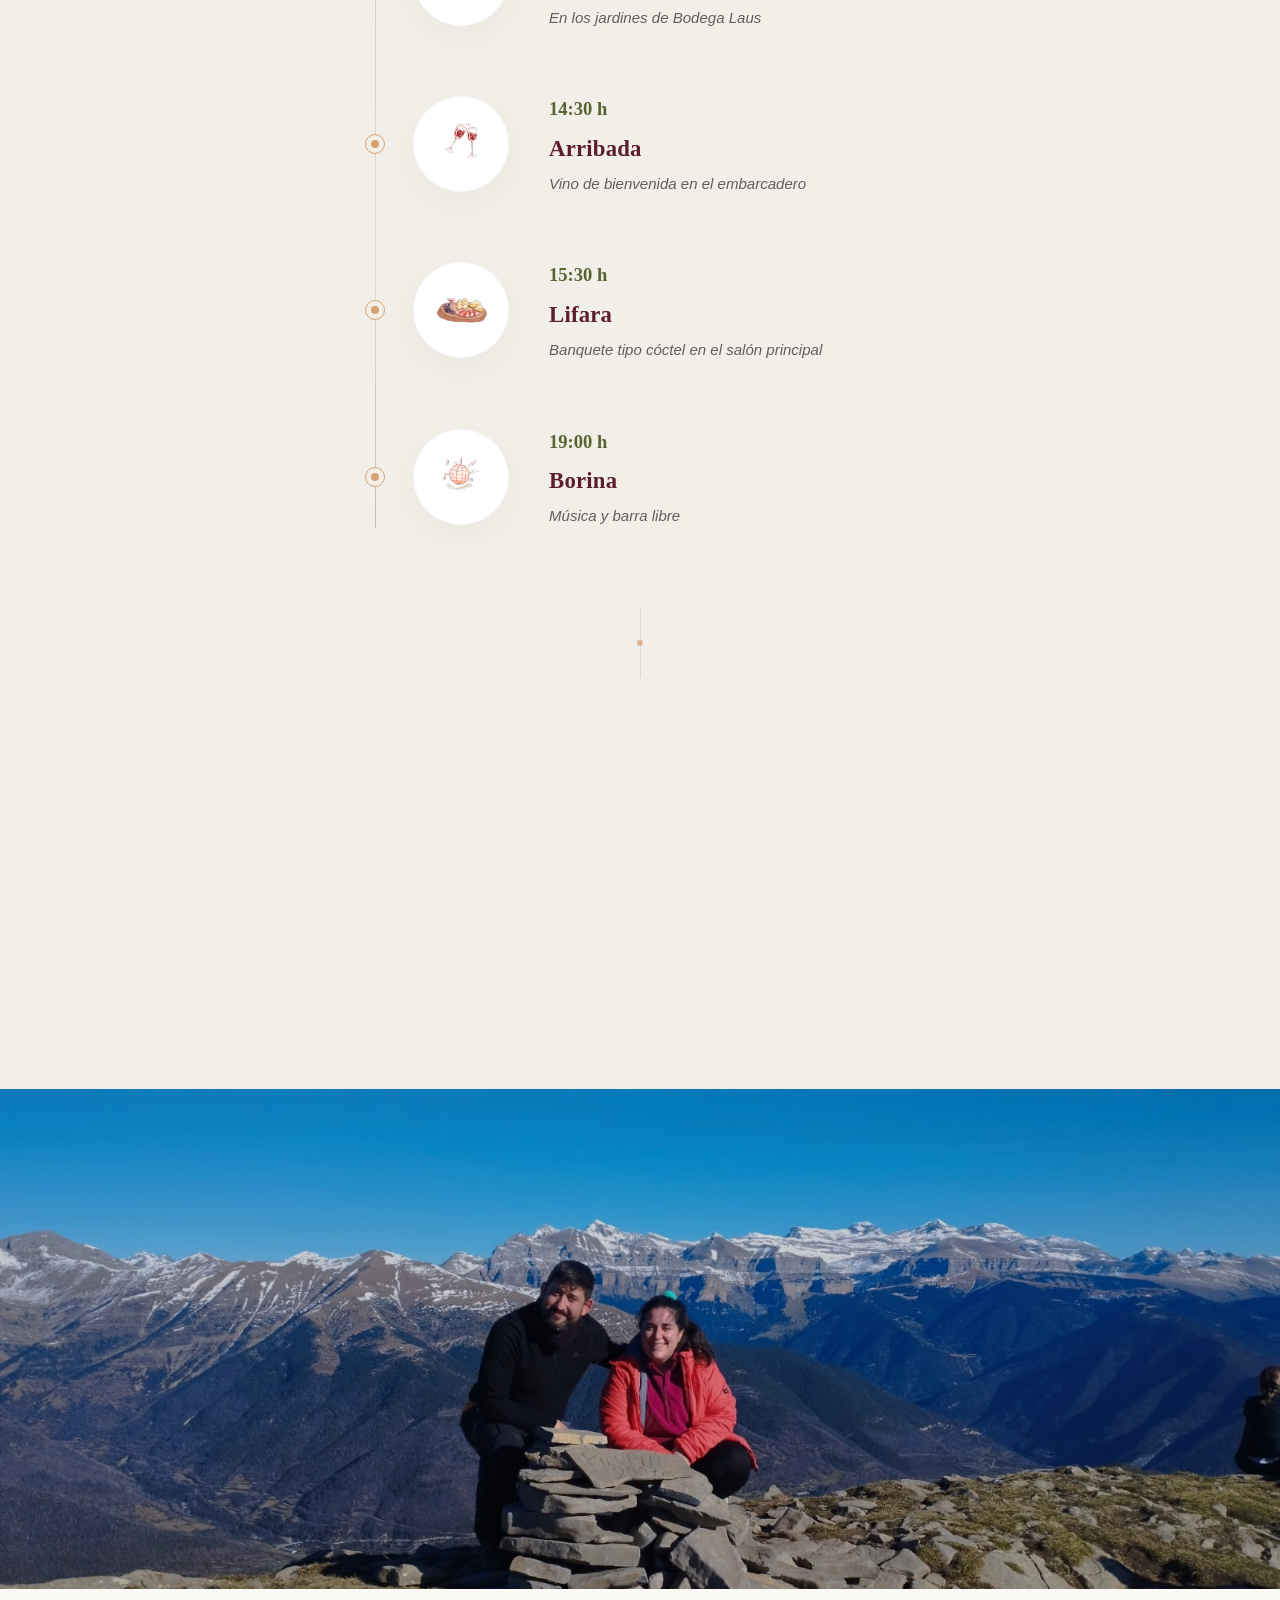
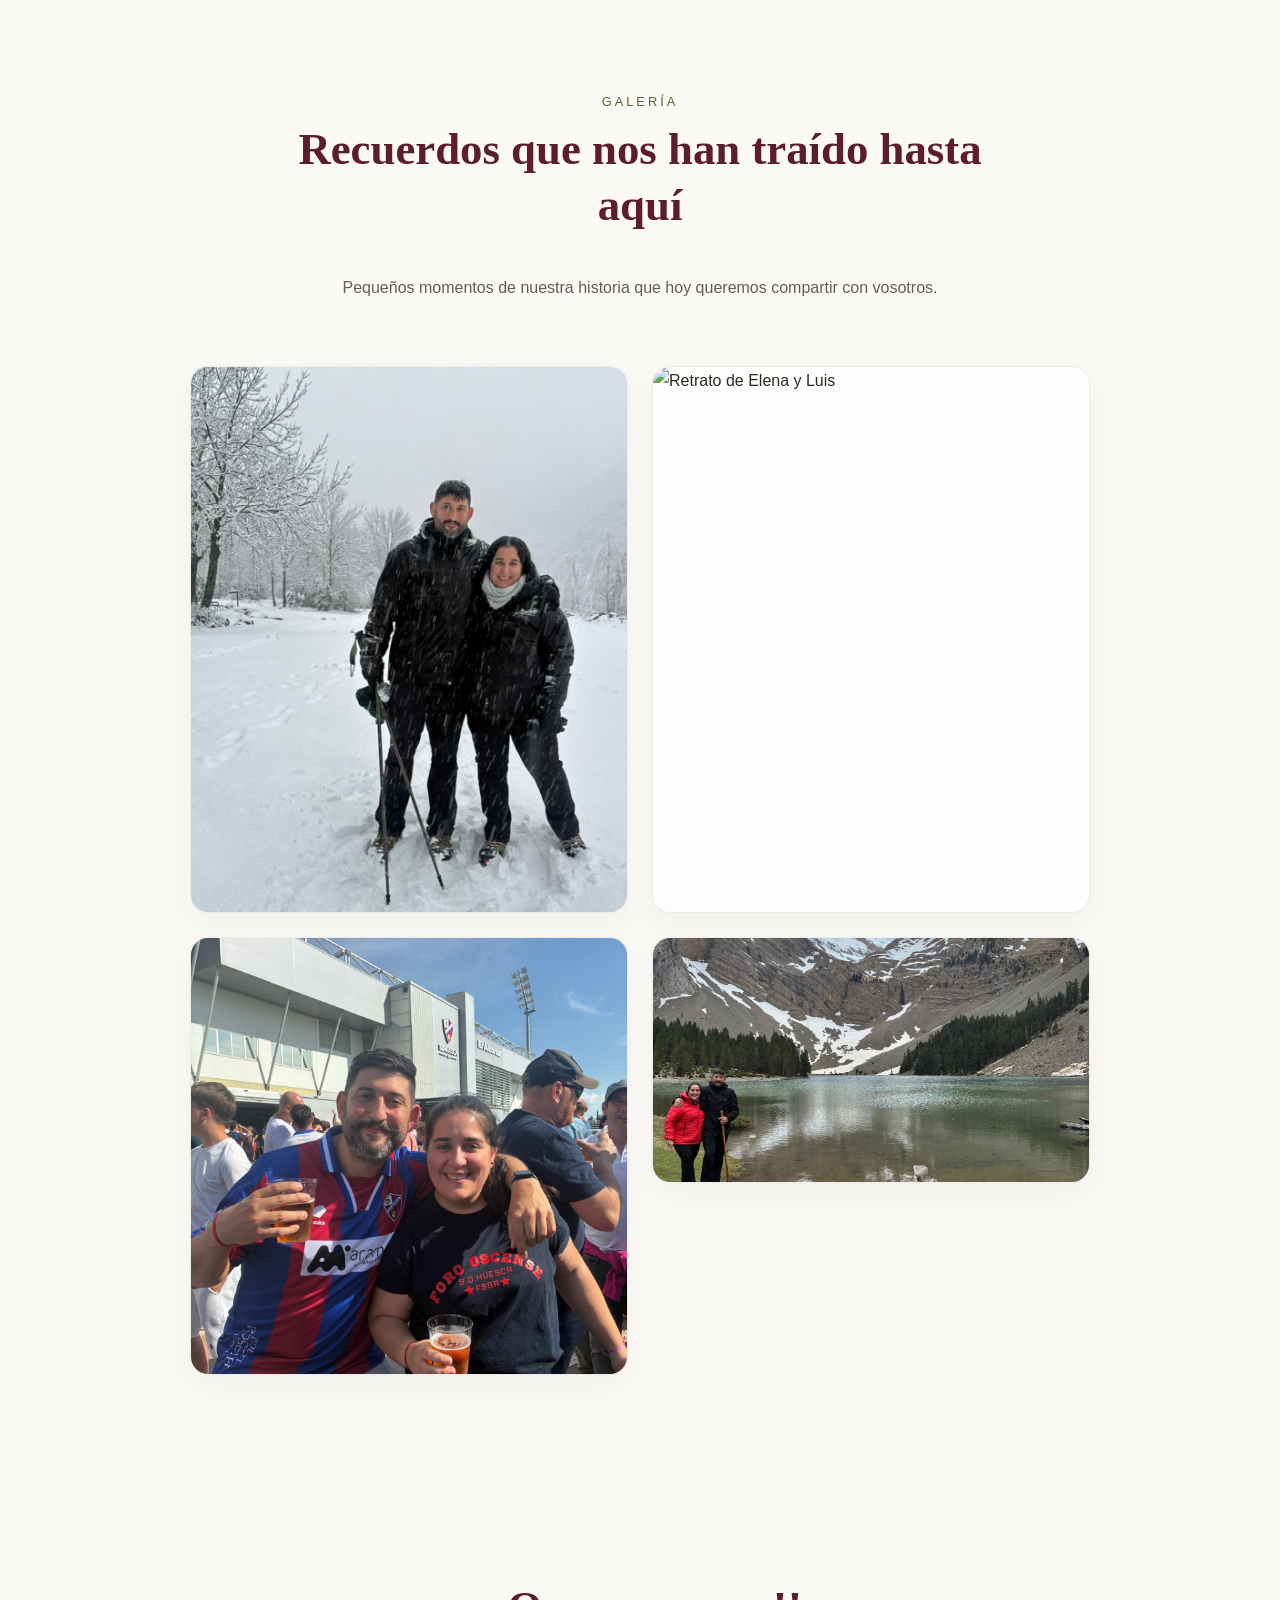
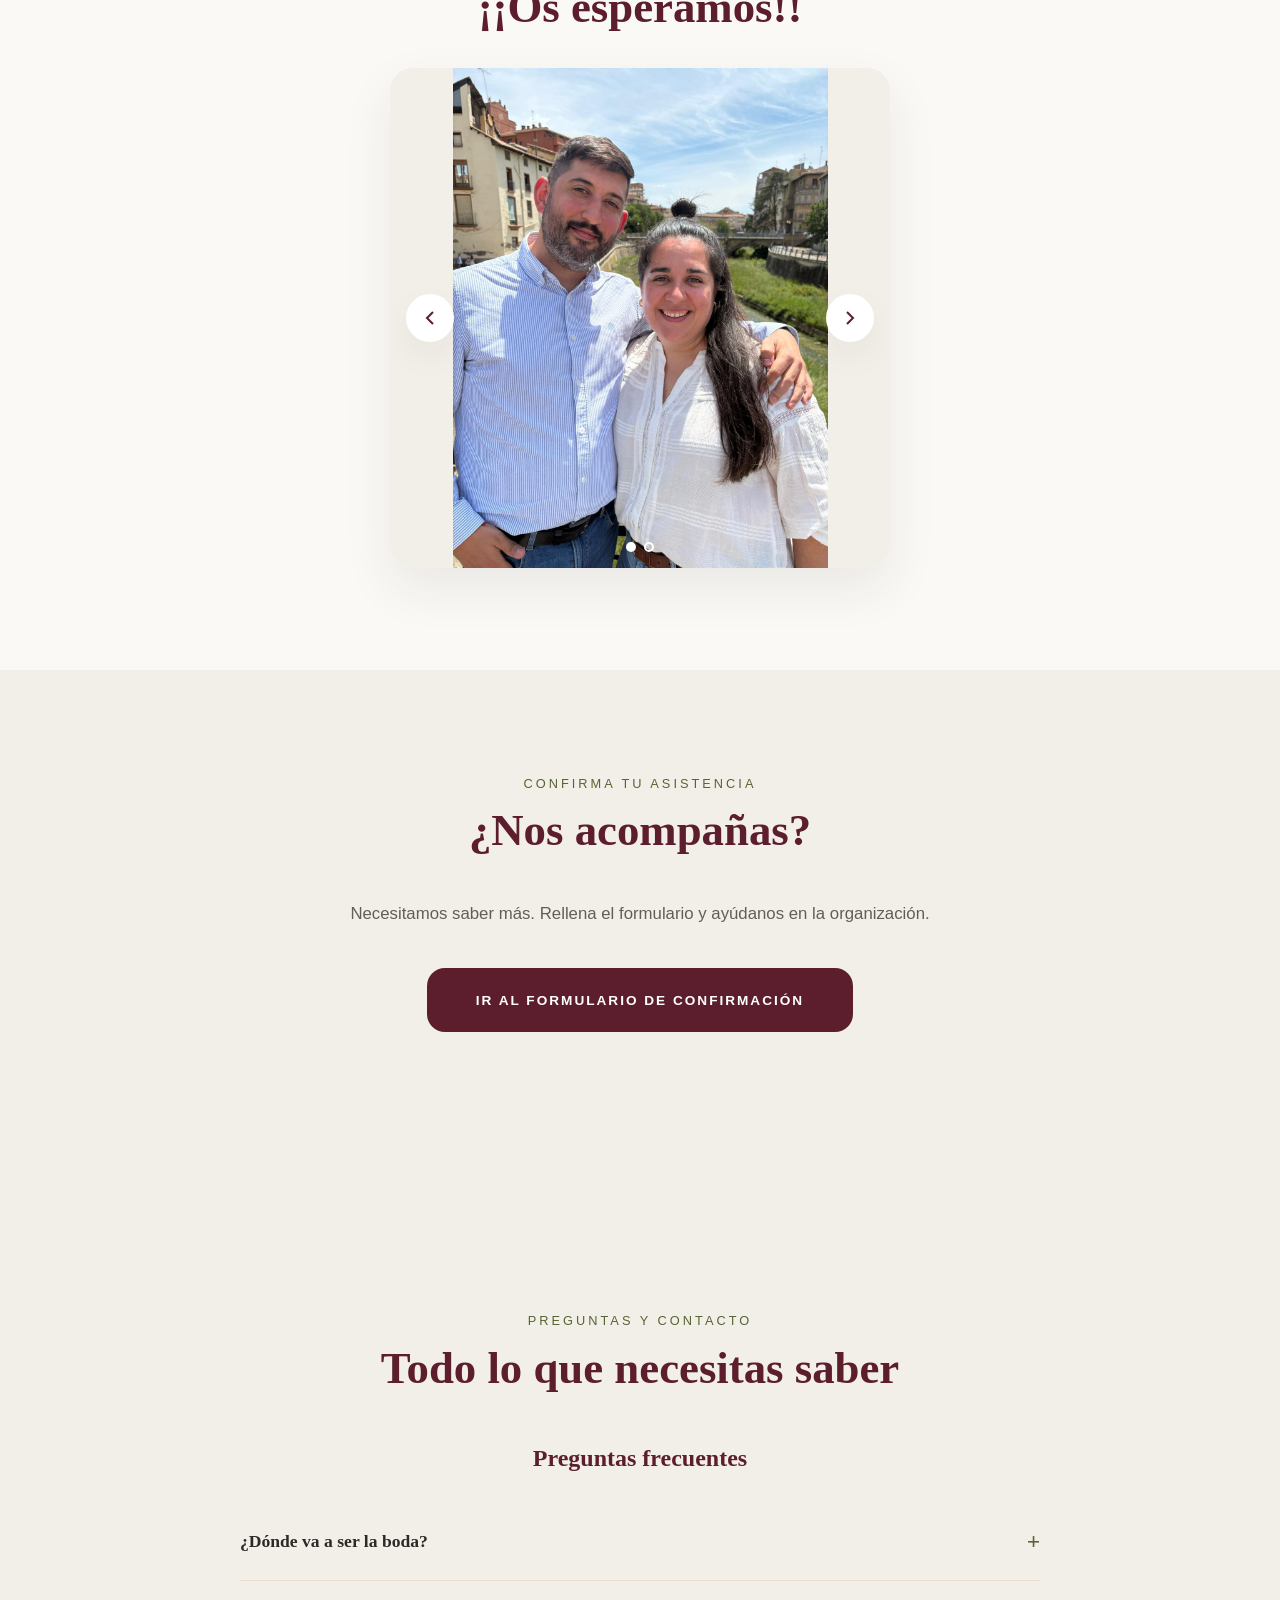
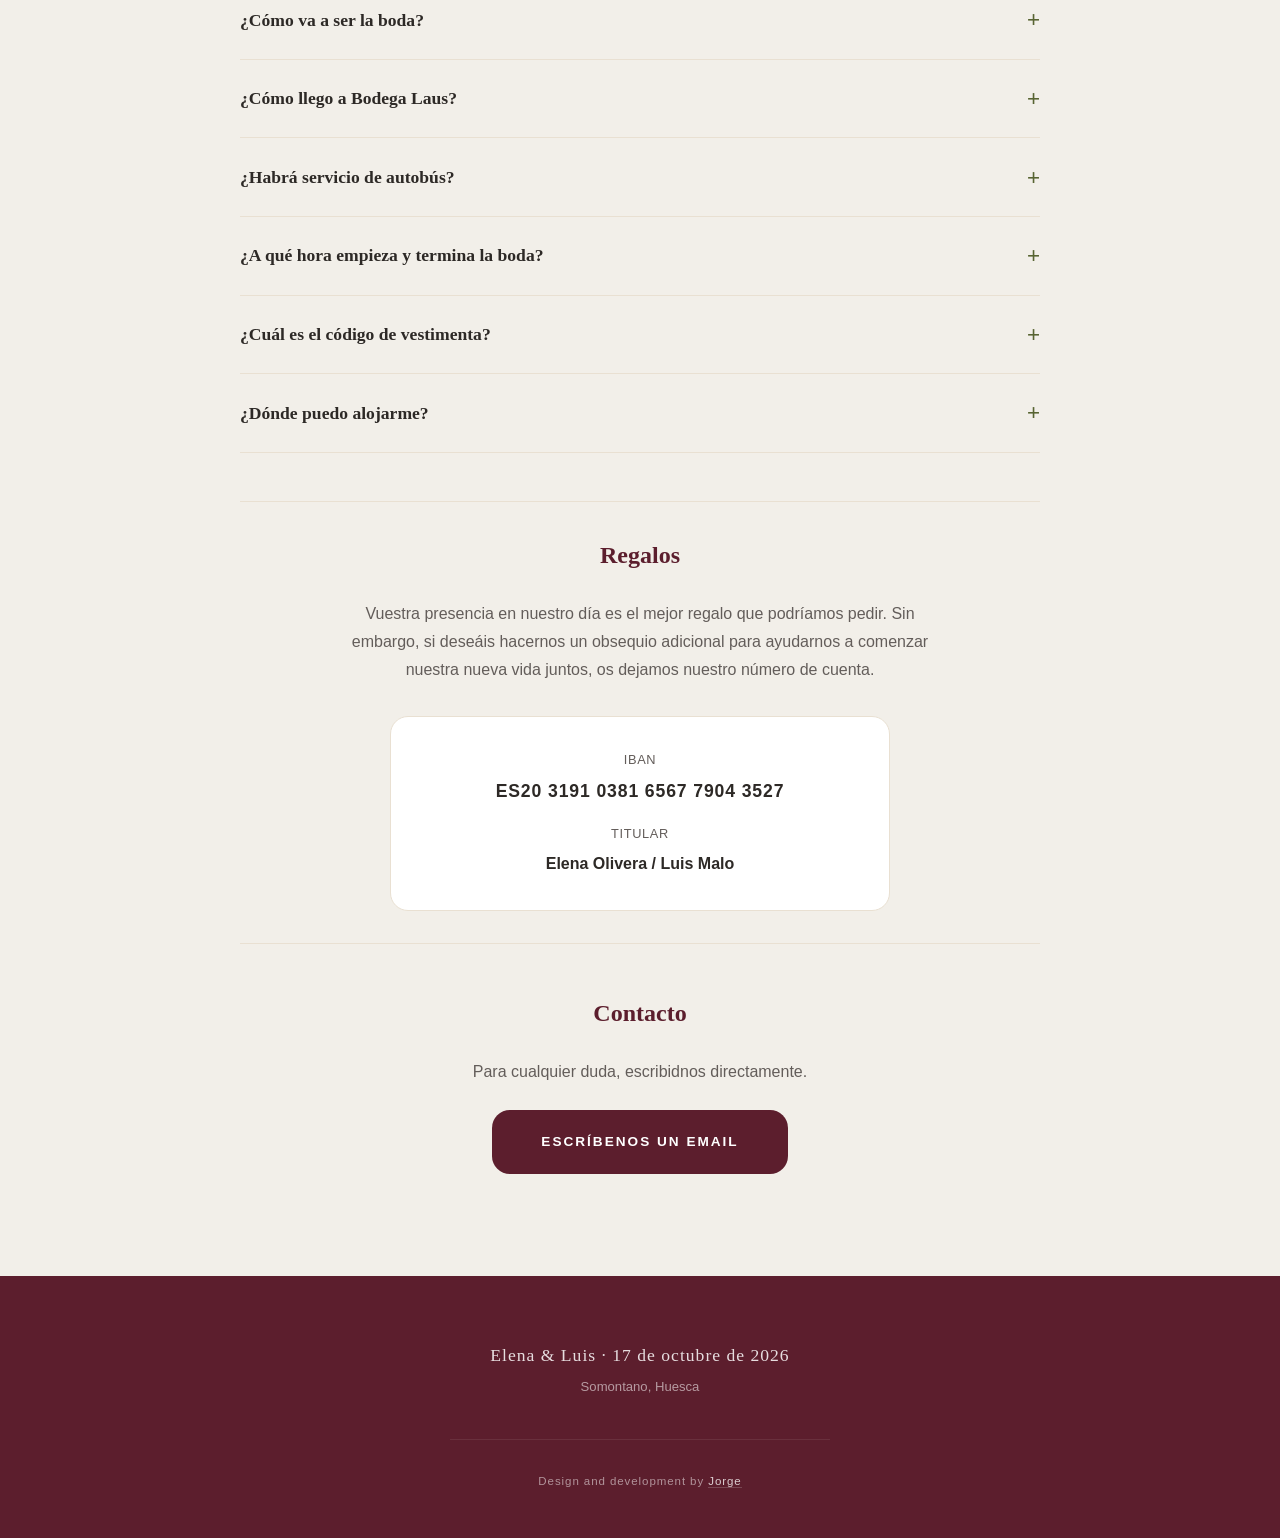
==== commit 4b7ddf1c: "Fix return bus labels: 'Ver punto de recogida (vuelta)' to 'Ver punto de destino (vuelta)'" ====
--- a/index.html
+++ b/index.html
@@ -272,7 +272,7 @@
             <span class="bus-card__time">23:45 h</span>
             <a href="https://www.google.com/maps/place/42%C2%B002'20.6%22N+0%C2%B007'38.0%22E/@42.039046,0.1265673,19z/data=!3m1!4b1!4m4!3m3!8m2!3d42.039045!4d0.127211?entry=ttu&g_ep=EgoyMDI2MDUyMC4wIKXMDSoASAFQAw%3D%3D" target="_blank" rel="noopener" class="card__btn bus-card__btn">
               <svg viewBox="0 0 20 20" fill="none" stroke="currentColor" stroke-width="1.5"><path d="M10 2C6.686 2 4 4.686 4 8c0 4.667 6 10 6 10s6-5.333 6-10c0-3.314-2.686-6-6-6z"></path><circle cx="10" cy="8" r="2"></circle></svg>
-              Ver punto de recogida (vuelta)
+              Ver punto de destino (vuelta)
             </a>
           </article>
           <article class="bus-card">
@@ -283,7 +283,7 @@
             <span class="bus-card__time">23:45 h</span>
             <a href="https://www.google.com/maps/place/C%2F+Teruel/@42.1314557,-0.4095893,20.39z/data=!4m14!1m7!3m6!1s0xd58457d1bca69c5:0x4eccff4f0d958fc1!2sResidencia+las+Hermanitas!8m2!3d42.1316018!4d-0.4092166!16s%2Fg%2F11hdqjjygs!3m5!1s0xd58444c7165d3ad:0x25901a75afbf432a!8m2!3d42.1314325!4d-0.4093066!16s%2Fg%2F11dy_jk62b?entry=ttu&g_ep=EgoyMDI2MDUyMC4wIKXMDSoASAFQAw%3D%3D" target="_blank" rel="noopener" class="card__btn bus-card__btn">
               <svg viewBox="0 0 20 20" fill="none" stroke="currentColor" stroke-width="1.5"><path d="M10 2C6.686 2 4 4.686 4 8c0 4.667 6 10 6 10s6-5.333 6-10c0-3.314-2.686-6-6-6z"></path><circle cx="10" cy="8" r="2"></circle></svg>
-              Ver punto de recogida (vuelta)
+              Ver punto de destino (vuelta)
             </a>
           </article>
         </div>
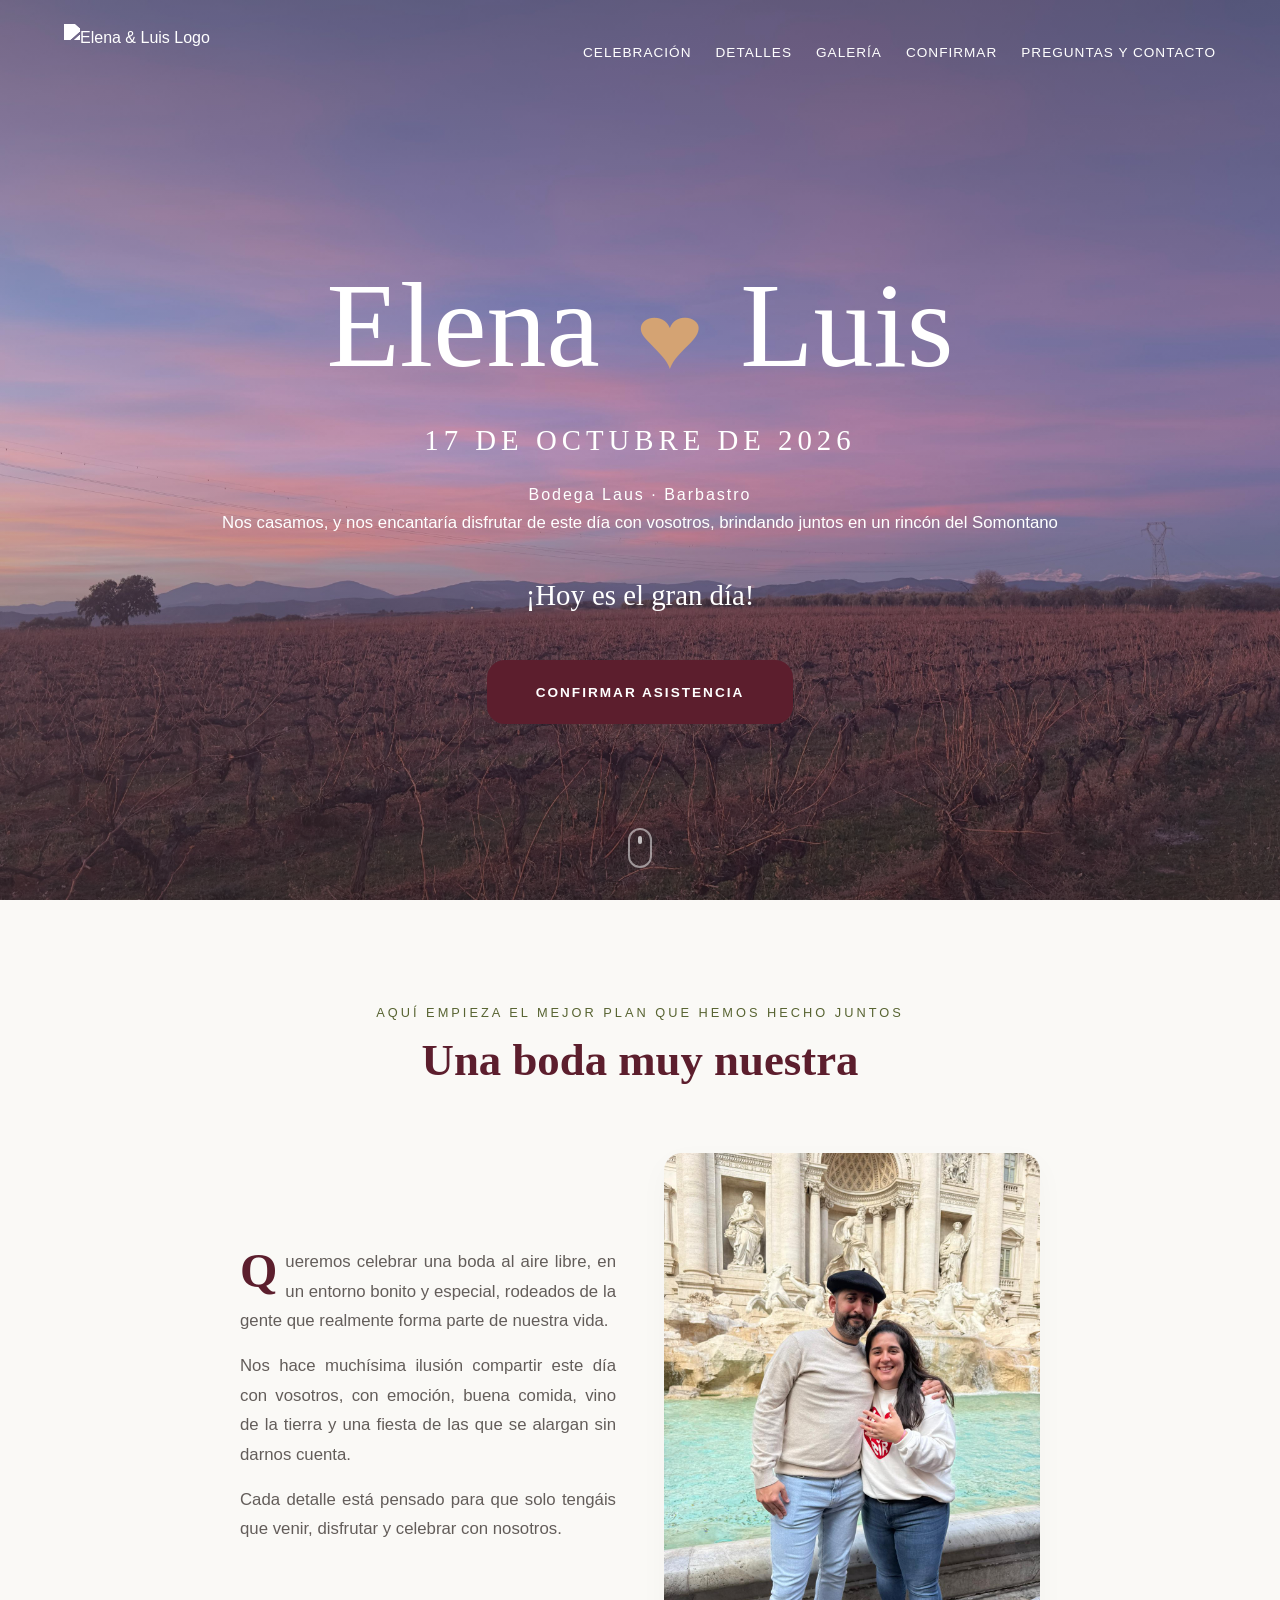
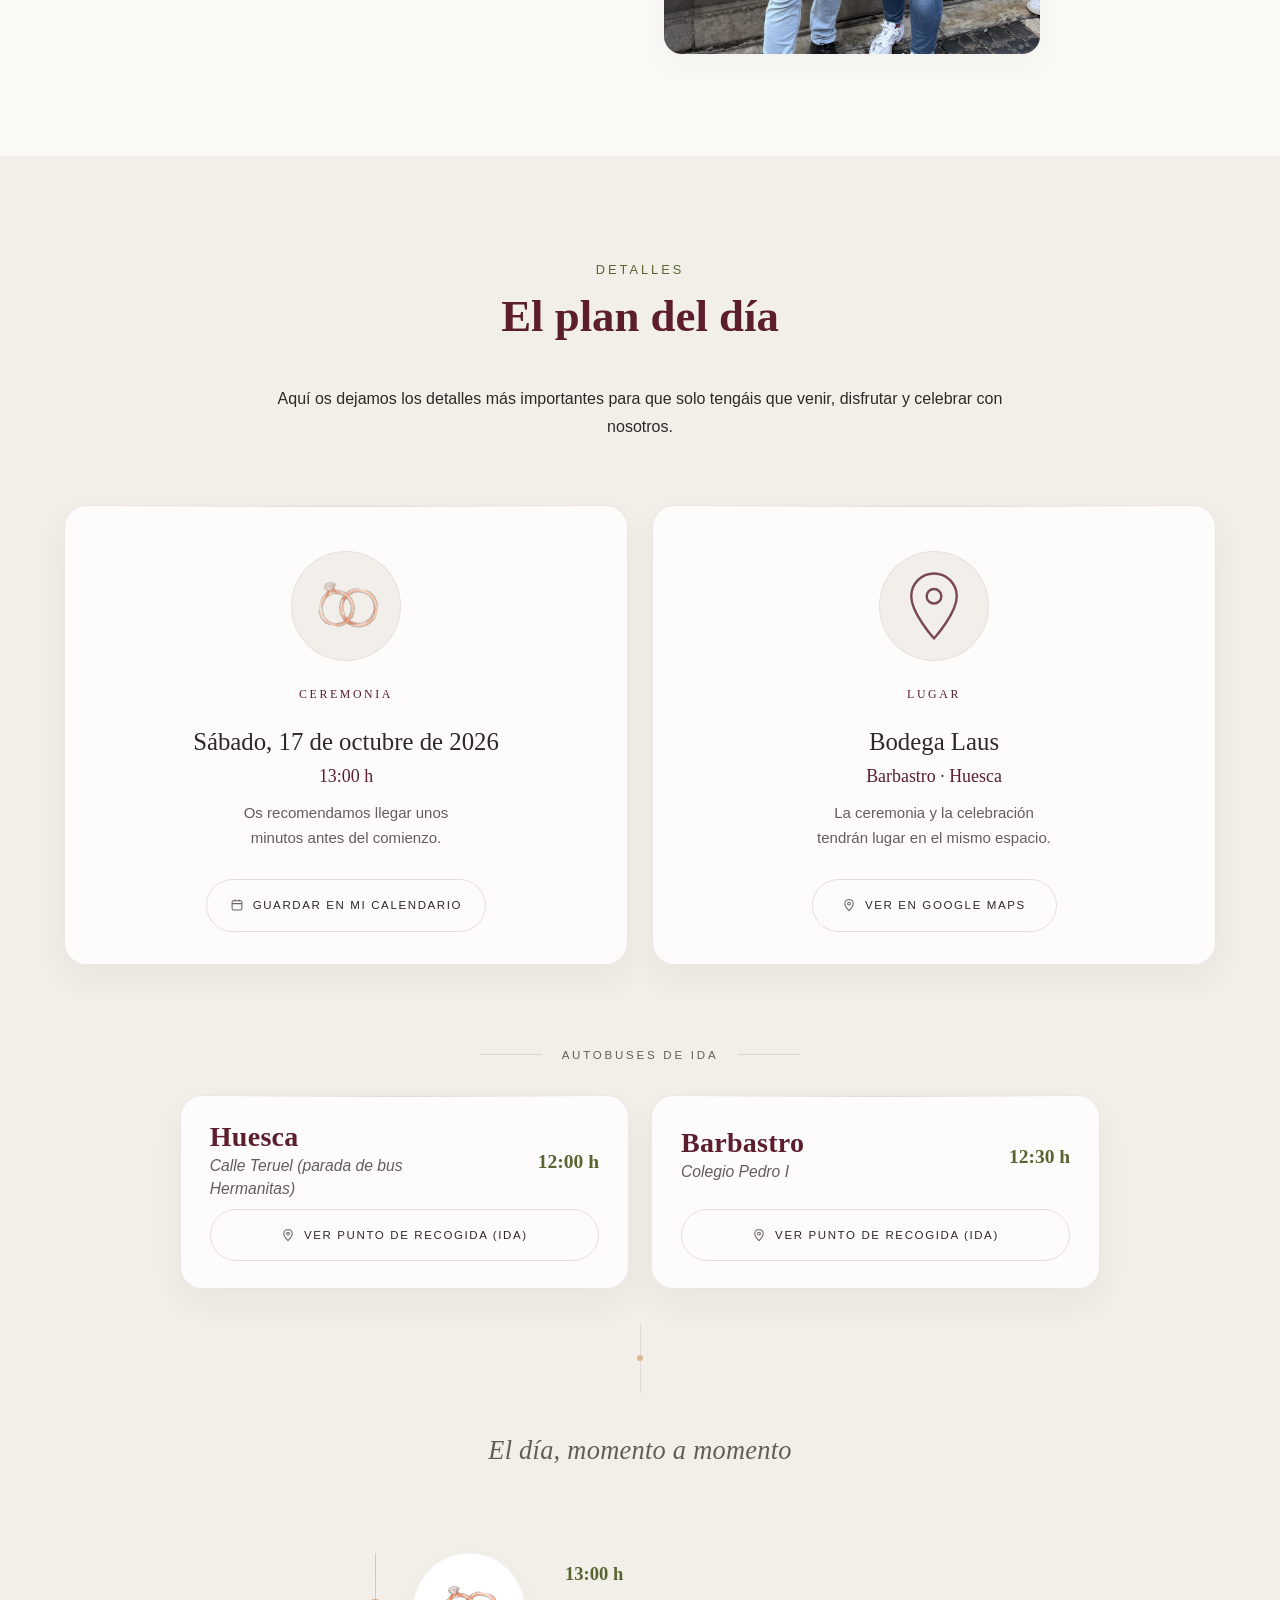
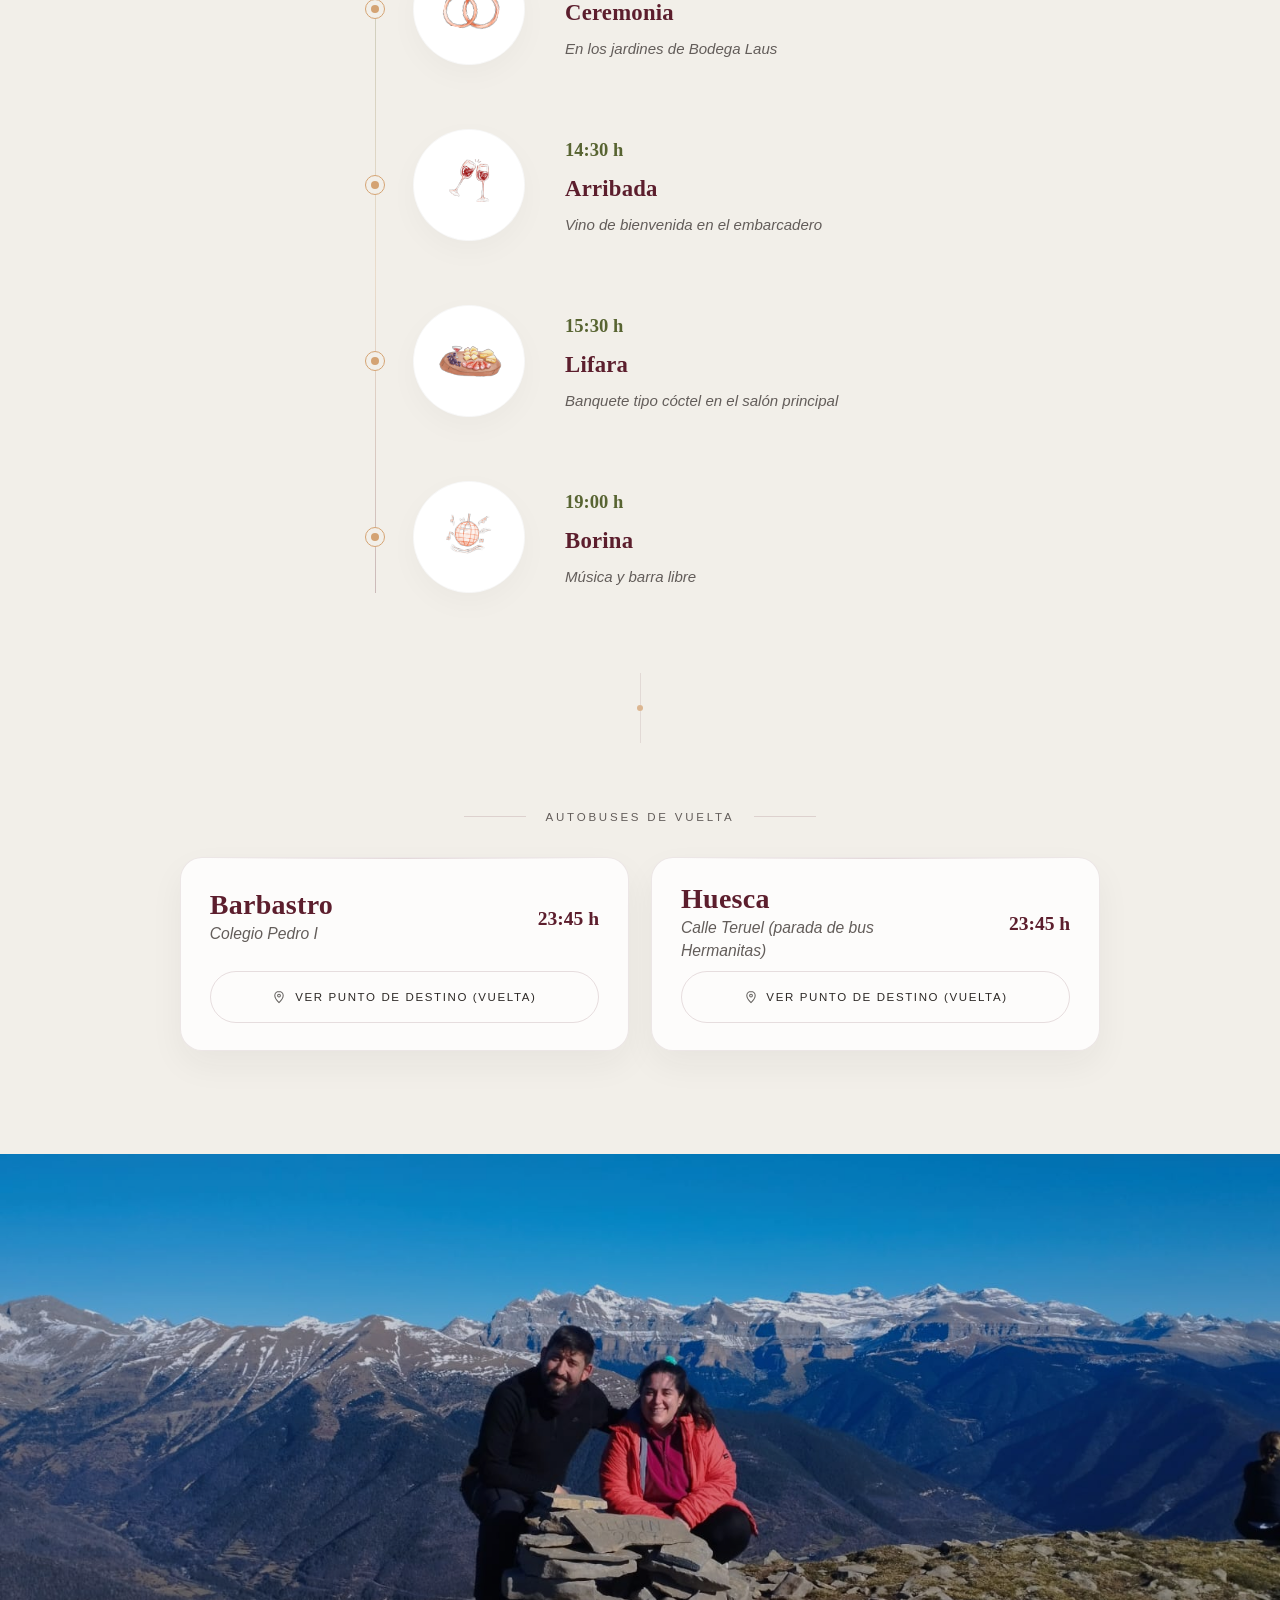
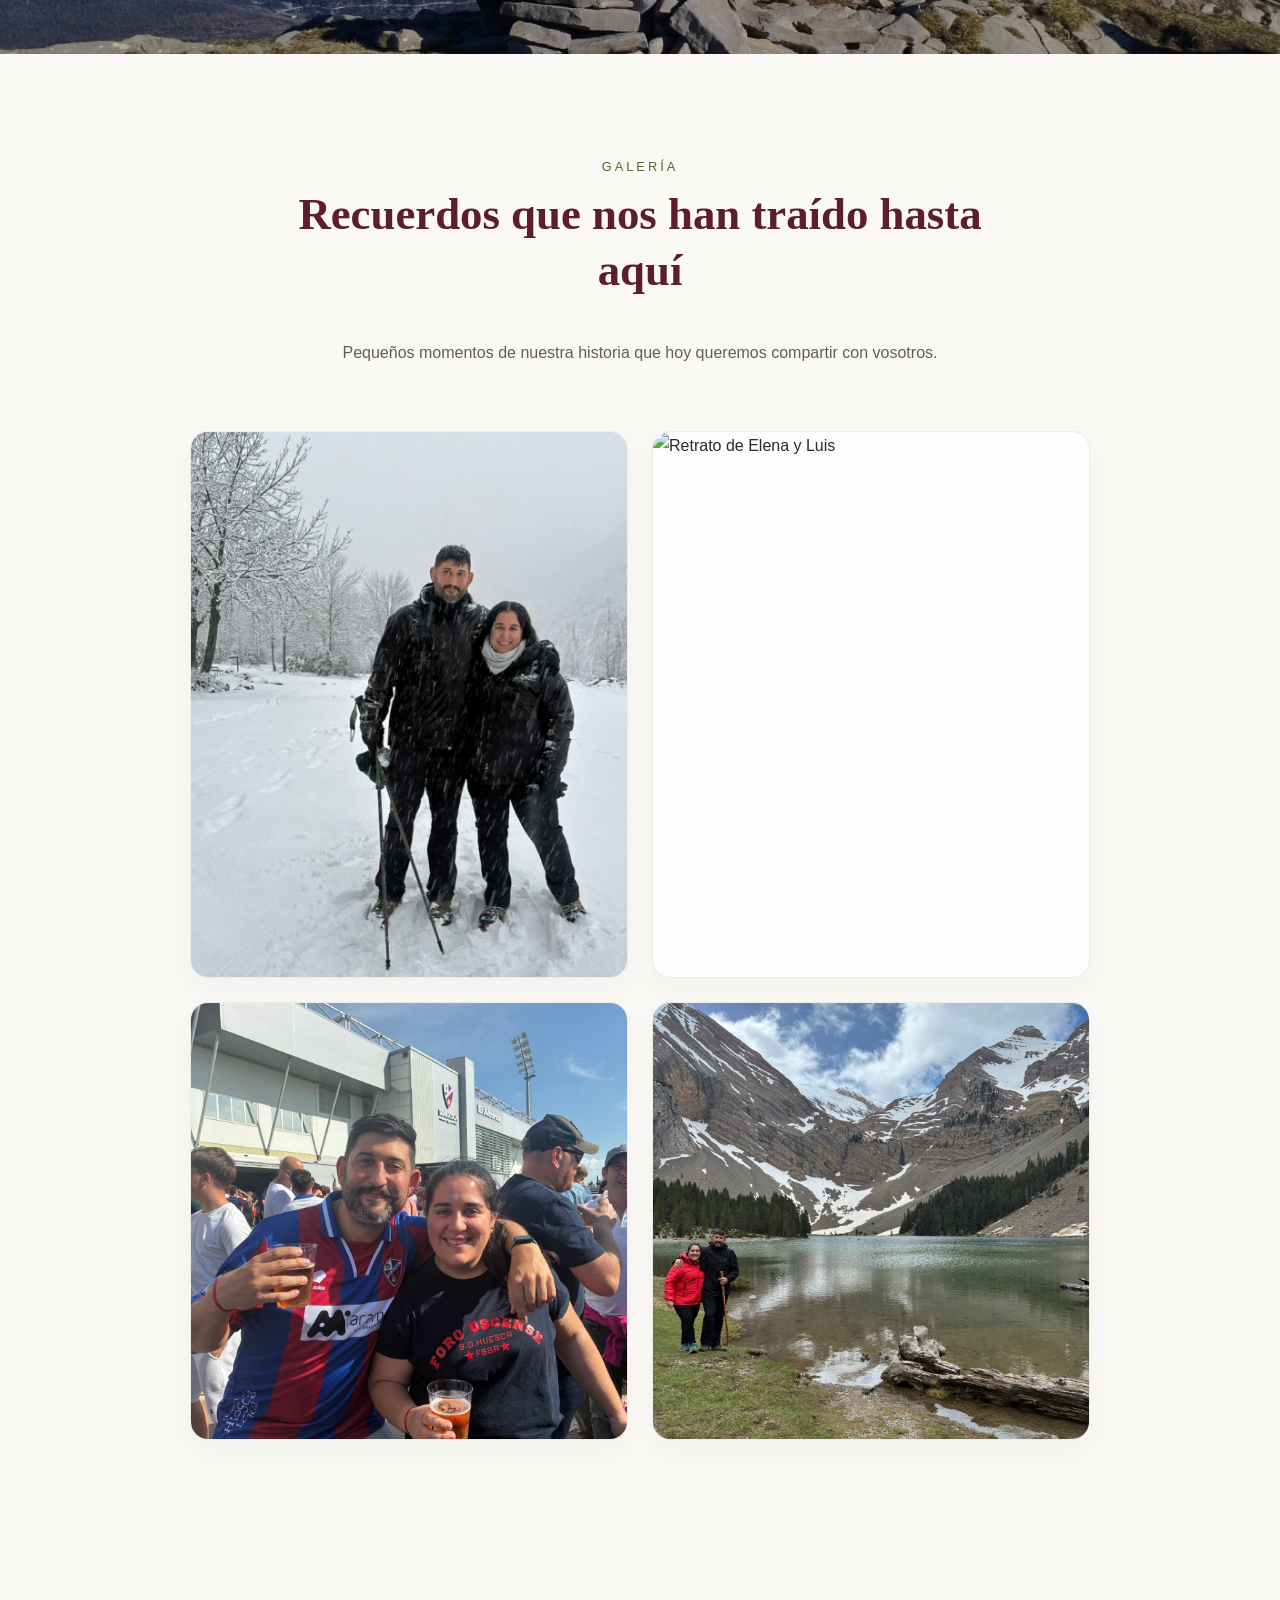
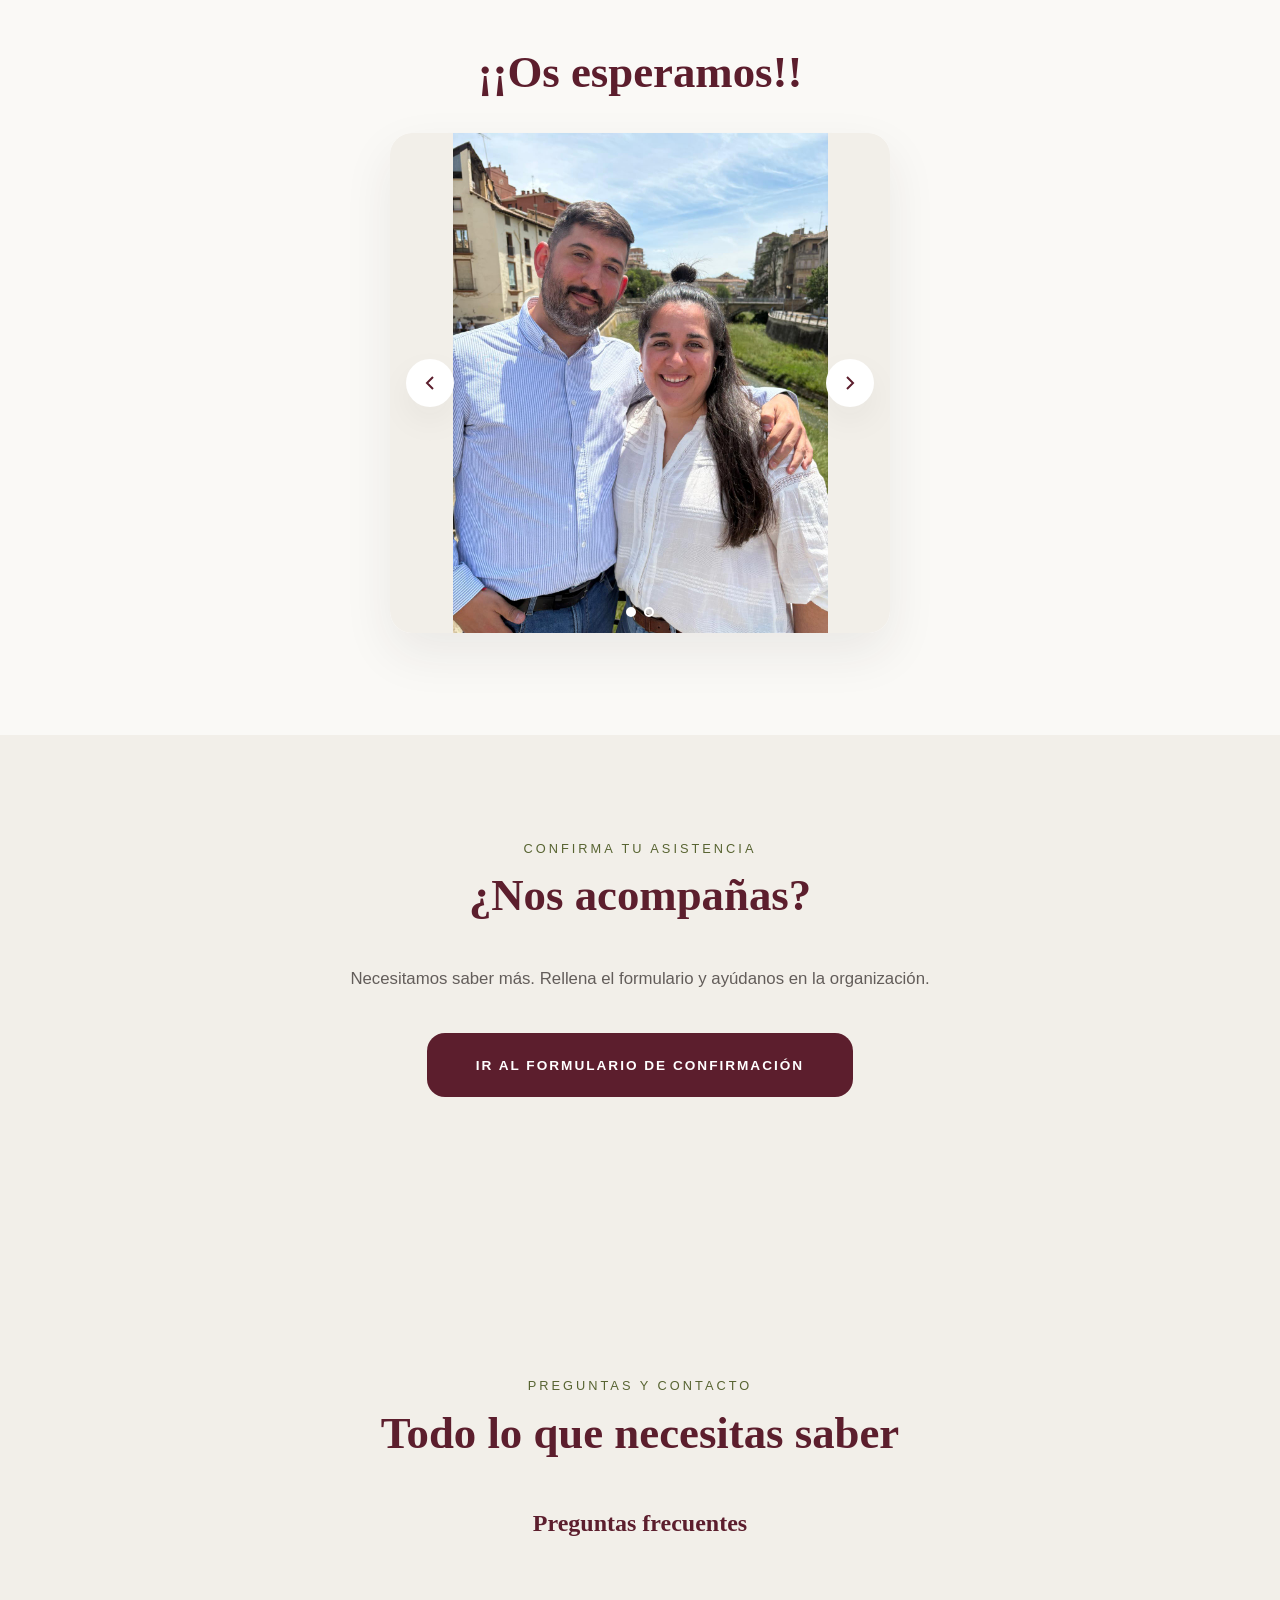
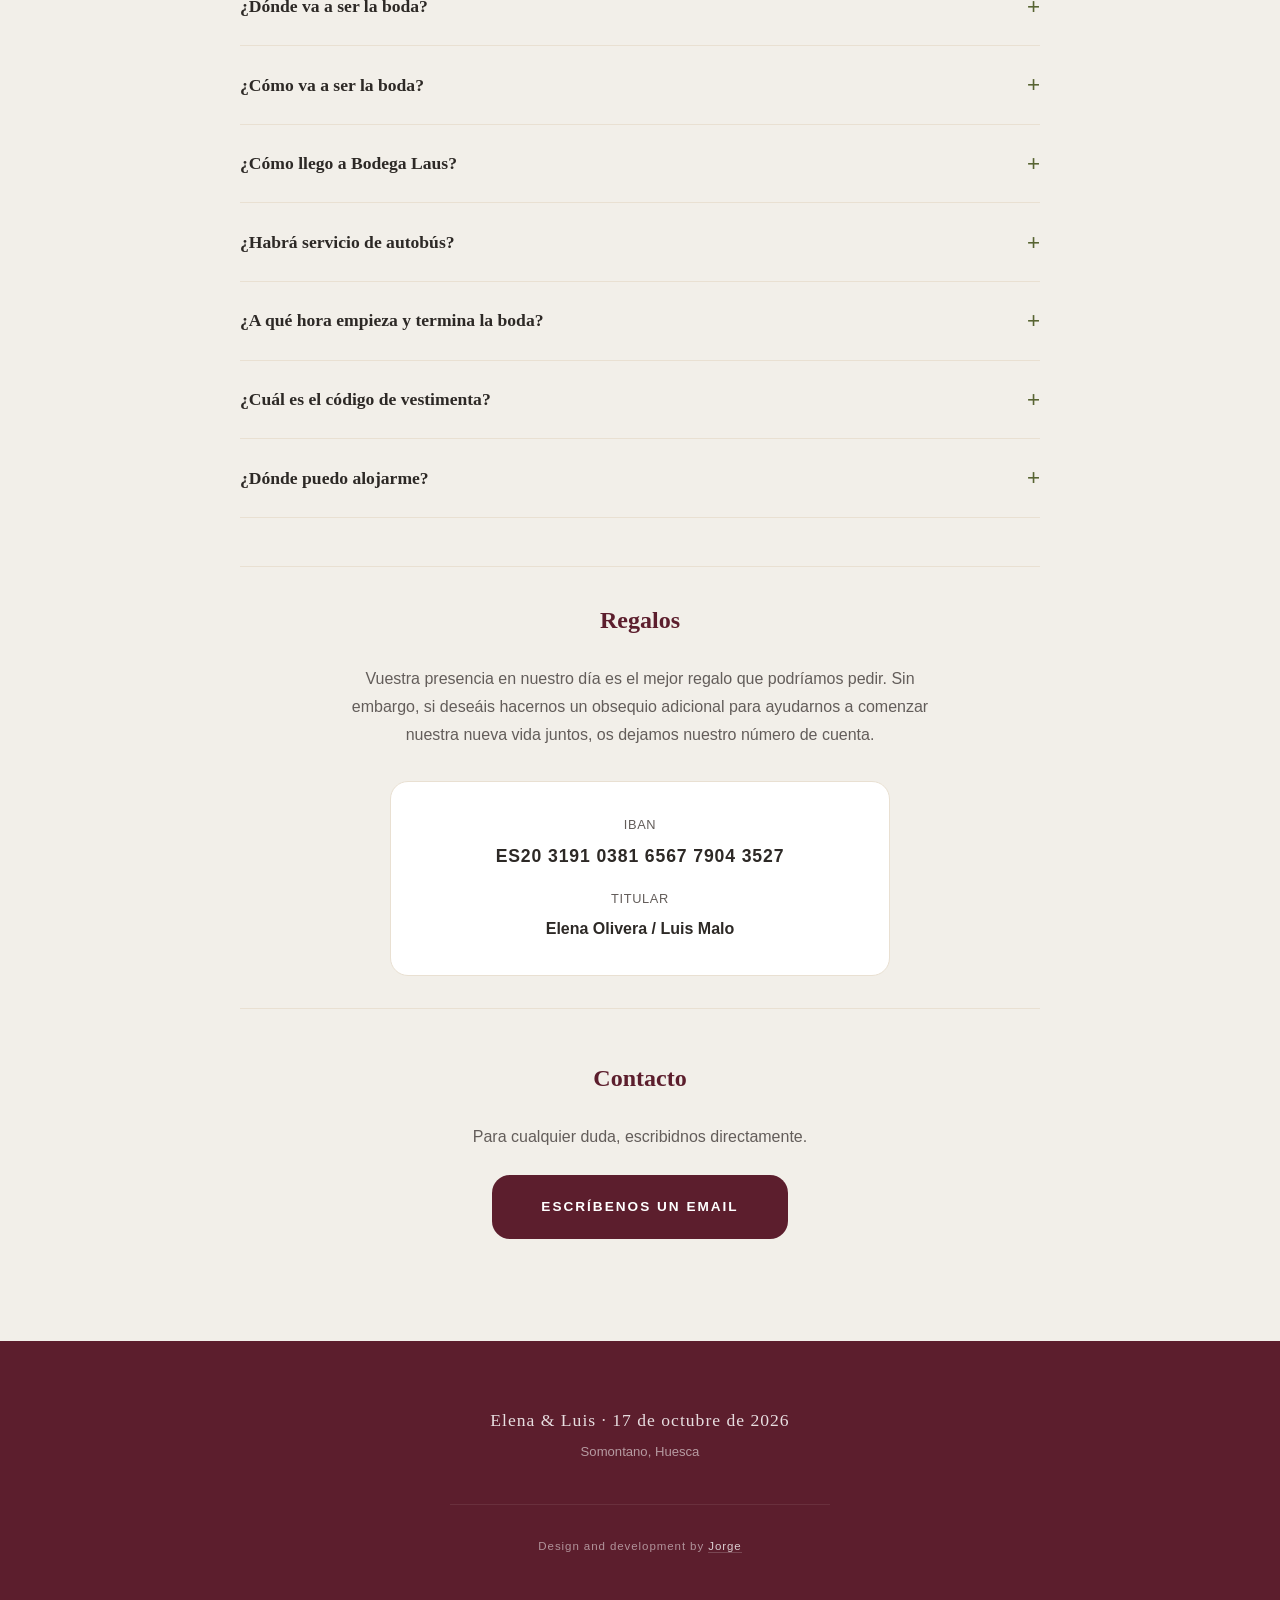
==== commit 17d8b412: "Fix mobile nav: add close X button, hamburger animates to X, overlay closes menu" ====
--- a/index.html
+++ b/index.html
@@ -47,6 +47,7 @@
         <span></span><span></span><span></span>
       </button>
       <ul class="nav__links" id="nav-links">
+        <button class="nav__close" id="nav-close" aria-label="Cerrar menú">&times;</button>
         <li><a href="#about">Celebración</a></li>
         <li><a href="#details">Detalles</a></li>
         <li><a href="#gallery">Galería</a></li>
--- a/styles.css
+++ b/styles.css
@@ -87,12 +87,18 @@
 .nav__links a:hover::after { width: 100%; }
 .nav__toggle { display: none; flex-direction: column; gap: 5px; background: none; border: none; cursor: pointer; padding: 4px; }
 .nav__toggle span { display: block; width: 24px; height: 2px; background: var(--burgundy); border-radius: 2px; transition: var(--transition); }
+.nav__toggle.is-open span:nth-child(1) { transform: translateY(7px) rotate(45deg); }
+.nav__toggle.is-open span:nth-child(2) { opacity: 0; transform: scaleX(0); }
+.nav__toggle.is-open span:nth-child(3) { transform: translateY(-7px) rotate(-45deg); }
+.nav__close { display: none; }
 @media (max-width:768px) {
   .nav__toggle { display: flex; }
   .nav__links { position: fixed; top: 0; right: -100%; width: 70%; height: 100vh; flex-direction: column; background: var(--cream); padding: 5rem 2rem 2rem; gap: 1.6rem; box-shadow: -4px 0 20px rgba(0,0,0,.1); transition: right var(--transition); z-index: 1000; }
   .nav__links.open { right: 0; }
   .nav__links a { font-size: 1.1rem; color: var(--burgundy); }
   .nav__links a:hover { color: var(--mustard); }
+  .nav__close { display: block; position: absolute; top: 1.2rem; right: 1.2rem; background: none; border: none; font-size: 1.8rem; line-height: 1; color: var(--burgundy); cursor: pointer; padding: 0.4rem 0.6rem; opacity: 0.7; }
+  .nav__close:hover { opacity: 1; }
 }
 
 /* HERO */
@@ -171,8 +177,8 @@
 
 .event-item__icon-wrapper {
   flex-shrink: 0;
-  width: 96px;
-  height: 96px;
+  width: 112px;
+  height: 112px;
   display: flex;
   align-items: center;
   justify-content: center;
@@ -186,9 +192,10 @@
 .event-item:hover .event-item__icon-wrapper { transform: scale(1.1) rotate(5deg); box-shadow: var(--shadow-elegant); border-color: var(--mustard); }
 
 .event-item__icon {
-  width: 60px;
-  height: 60px;
+  width: 74px;
+  height: 74px;
   object-fit: contain;
+  mix-blend-mode: multiply;
   font-weight: 600;
   color: var(--burgundy);
   text-transform: uppercase;
@@ -220,10 +227,10 @@
 .gallery__intro { max-width: 620px; margin: 1rem auto 0; color: var(--text-light); line-height: 1.75; }
 .gallery__grid--trio { display: grid; grid-template-columns: 1fr; gap: 1rem; }
 .gallery__grid--duo { display: grid; grid-template-columns: repeat(2,1fr); gap: 1.5rem; max-width: 900px; margin: 0 auto; }
-.gallery__item { position: relative; overflow: hidden; border-radius: 18px; background: rgba(255,255,255,0.6); border: 1px solid rgba(120,110,90,0.12); box-shadow: 0 10px 30px rgba(0,0,0,0.04); aspect-ratio: 1; }
-.gallery__item img { display: block; width: 100%; height: 100%; object-fit: cover; }
+.gallery__item { position: relative; overflow: hidden; border-radius: 18px; background: rgba(255,255,255,0.6); border: 1px solid rgba(120,110,90,0.12); box-shadow: 0 10px 30px rgba(0,0,0,0.04); aspect-ratio: 1; margin: 0; padding: 0; }
+.gallery__item img { position: absolute; inset: 0; width: 100%; height: 100%; object-fit: cover; display: block; margin: 0; padding: 0; }
 .gallery__item--portrait { aspect-ratio: 4/5; }
-.gallery__item--panorama { aspect-ratio: 16/9; }
+.gallery__item--panorama { aspect-ratio: 1; }
 .gallery__item--soft img { object-position: center center; }
 @media (hover:hover) and (pointer:fine) {
   .gallery__item img { transition: transform 0.7s ease; }
@@ -233,7 +240,7 @@
   .gallery__grid--duo { grid-template-columns: 1fr; gap: 1rem; }
   .gallery__item { aspect-ratio: 1; }
   .gallery__item--portrait { aspect-ratio: 4/5; }
-  .gallery__item--panorama { aspect-ratio: 16/9; }
+  .gallery__item--panorama { aspect-ratio: 3/4; }
 }
 @media (min-width:768px) { .gallery__grid--trio { grid-template-columns: repeat(3,minmax(0,1fr)); gap: 1.25rem; align-items: start; } .section__header--center { margin-bottom: 3.5rem; } }
 @media (min-width:1024px) { .gallery__grid--trio { gap: 1.5rem; } .gallery__item--soft { transform: translateY(20px); } }
@@ -324,8 +331,8 @@
 .card--detailed:hover { transform: translateY(-4px); background: rgba(255,255,255,0.9); border-color: rgba(92,30,45,0.16); box-shadow: var(--shadow-card-hover); }
 
 .card__icon-wrap {
-  width: 84px;
-  height: 84px;
+  width: 110px;
+  height: 110px;
   margin-bottom: 1.45rem;
   border-radius: 50%;
   display: flex;
@@ -337,11 +344,11 @@
 
 .card__icon-img,
 .card__icon-svg {
-  width: 36px;
-  height: 36px;
-}
-
-.card__icon-img { object-fit: contain; opacity: 0.76; }
+  width: 78px;
+  height: 78px;
+}
+
+.card__icon-img { object-fit: contain; opacity: 0.76; mix-blend-mode: multiply; }
 .card__icon-svg { color: var(--burgundy); opacity: 0.8; }
 .card--detailed .card__title { margin: 0 0 1.4rem; font-size: 0.74rem; font-weight: 500; letter-spacing: 0.22em; text-transform: uppercase; color: var(--burgundy); }
 .card__body { flex: 1; margin-bottom: 1.8rem; }
@@ -419,6 +426,4 @@
   .carousel__btn--prev { left: 0.5rem; }
   .carousel__btn--next { right: 0.5rem; }
   .carousel__slide img { max-height: 350px; }
-  .gallery__grid--duo { grid-template-columns: 1fr; gap: 1rem; }
-  .gallery__item img { max-height: 380px; }
 }
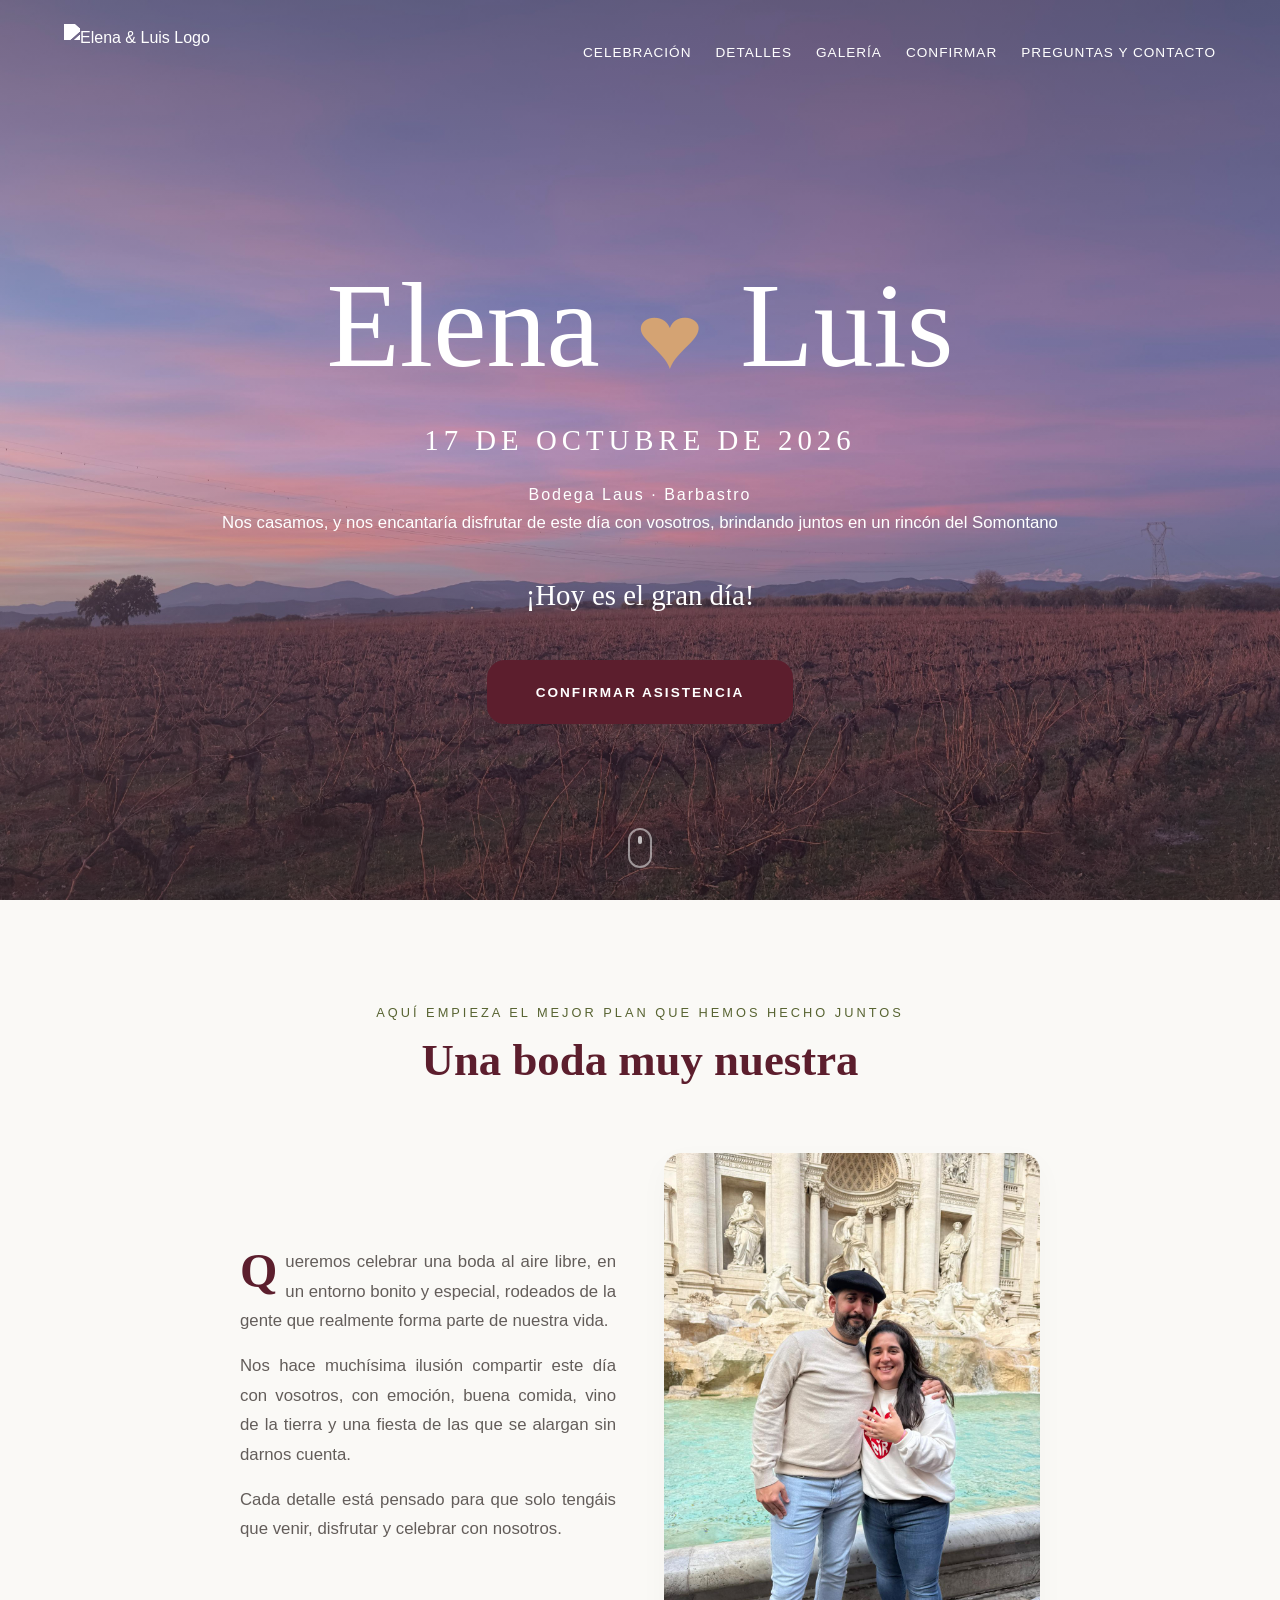
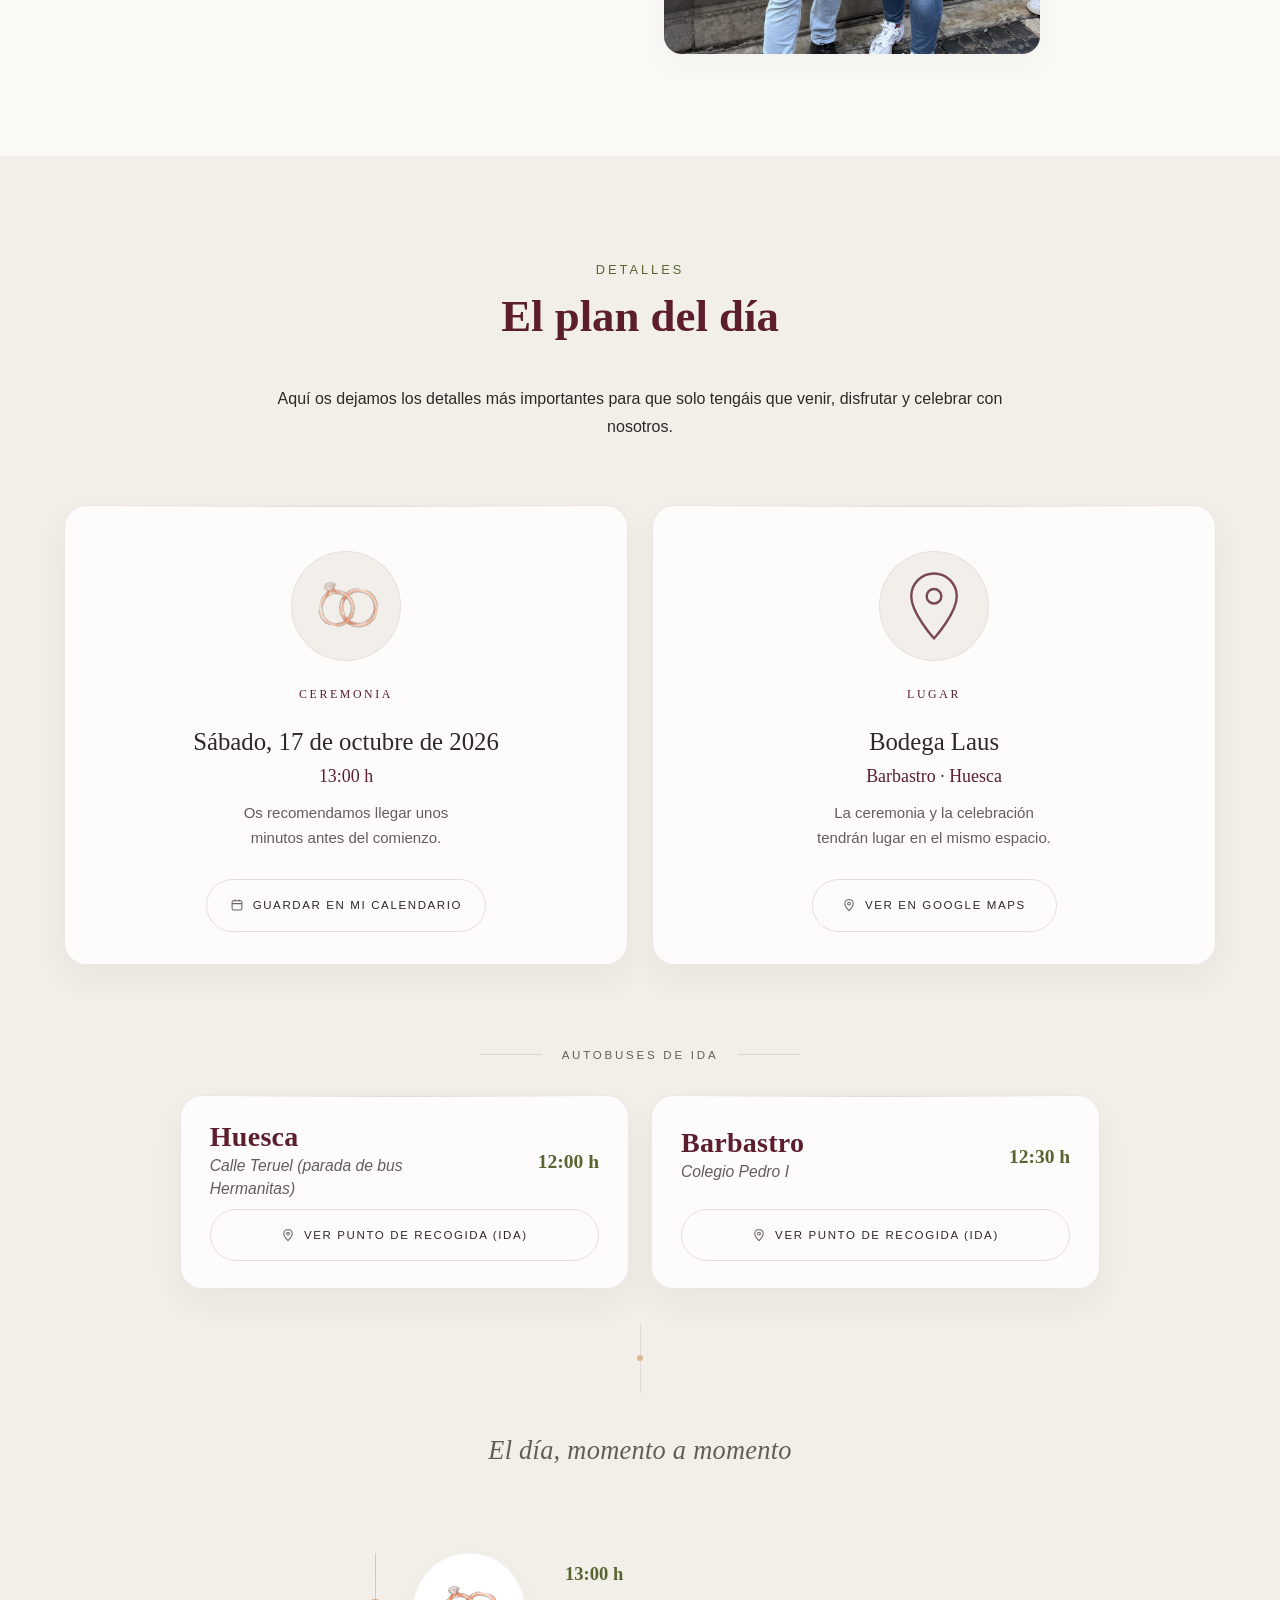
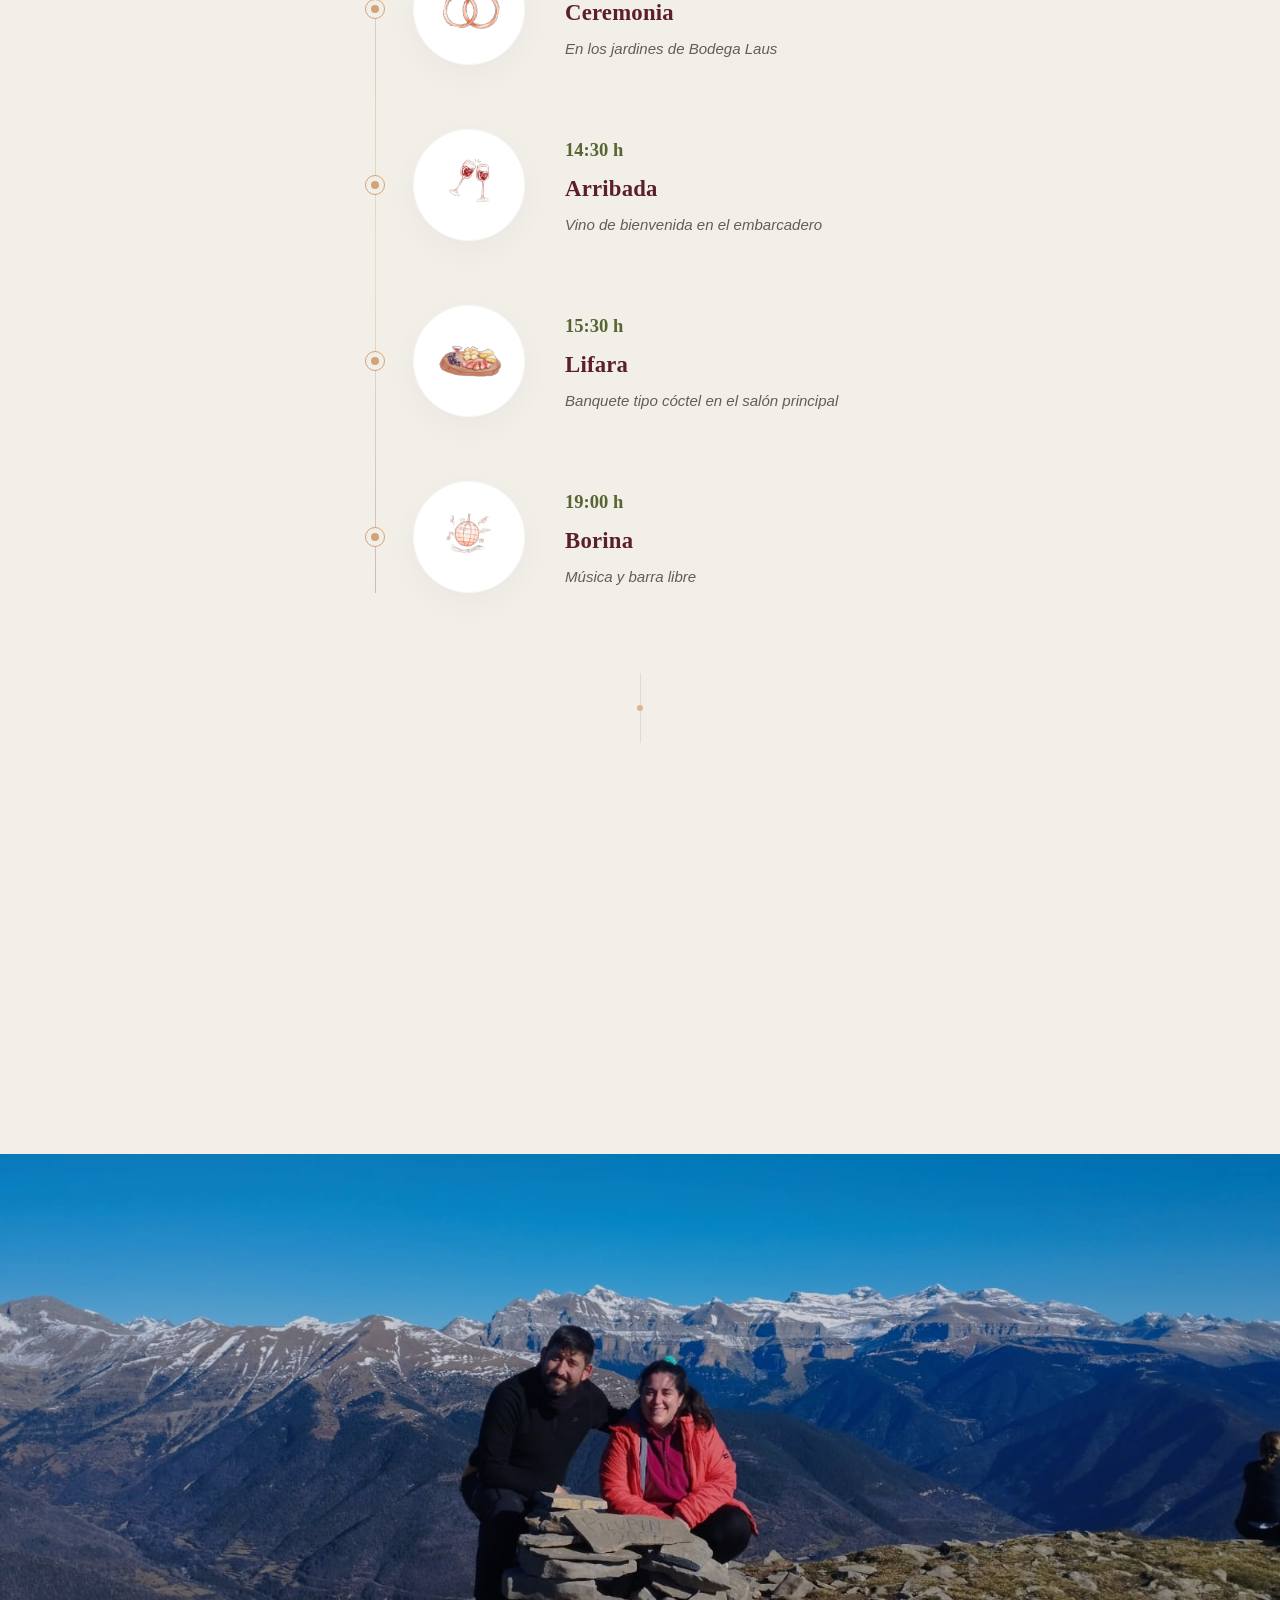
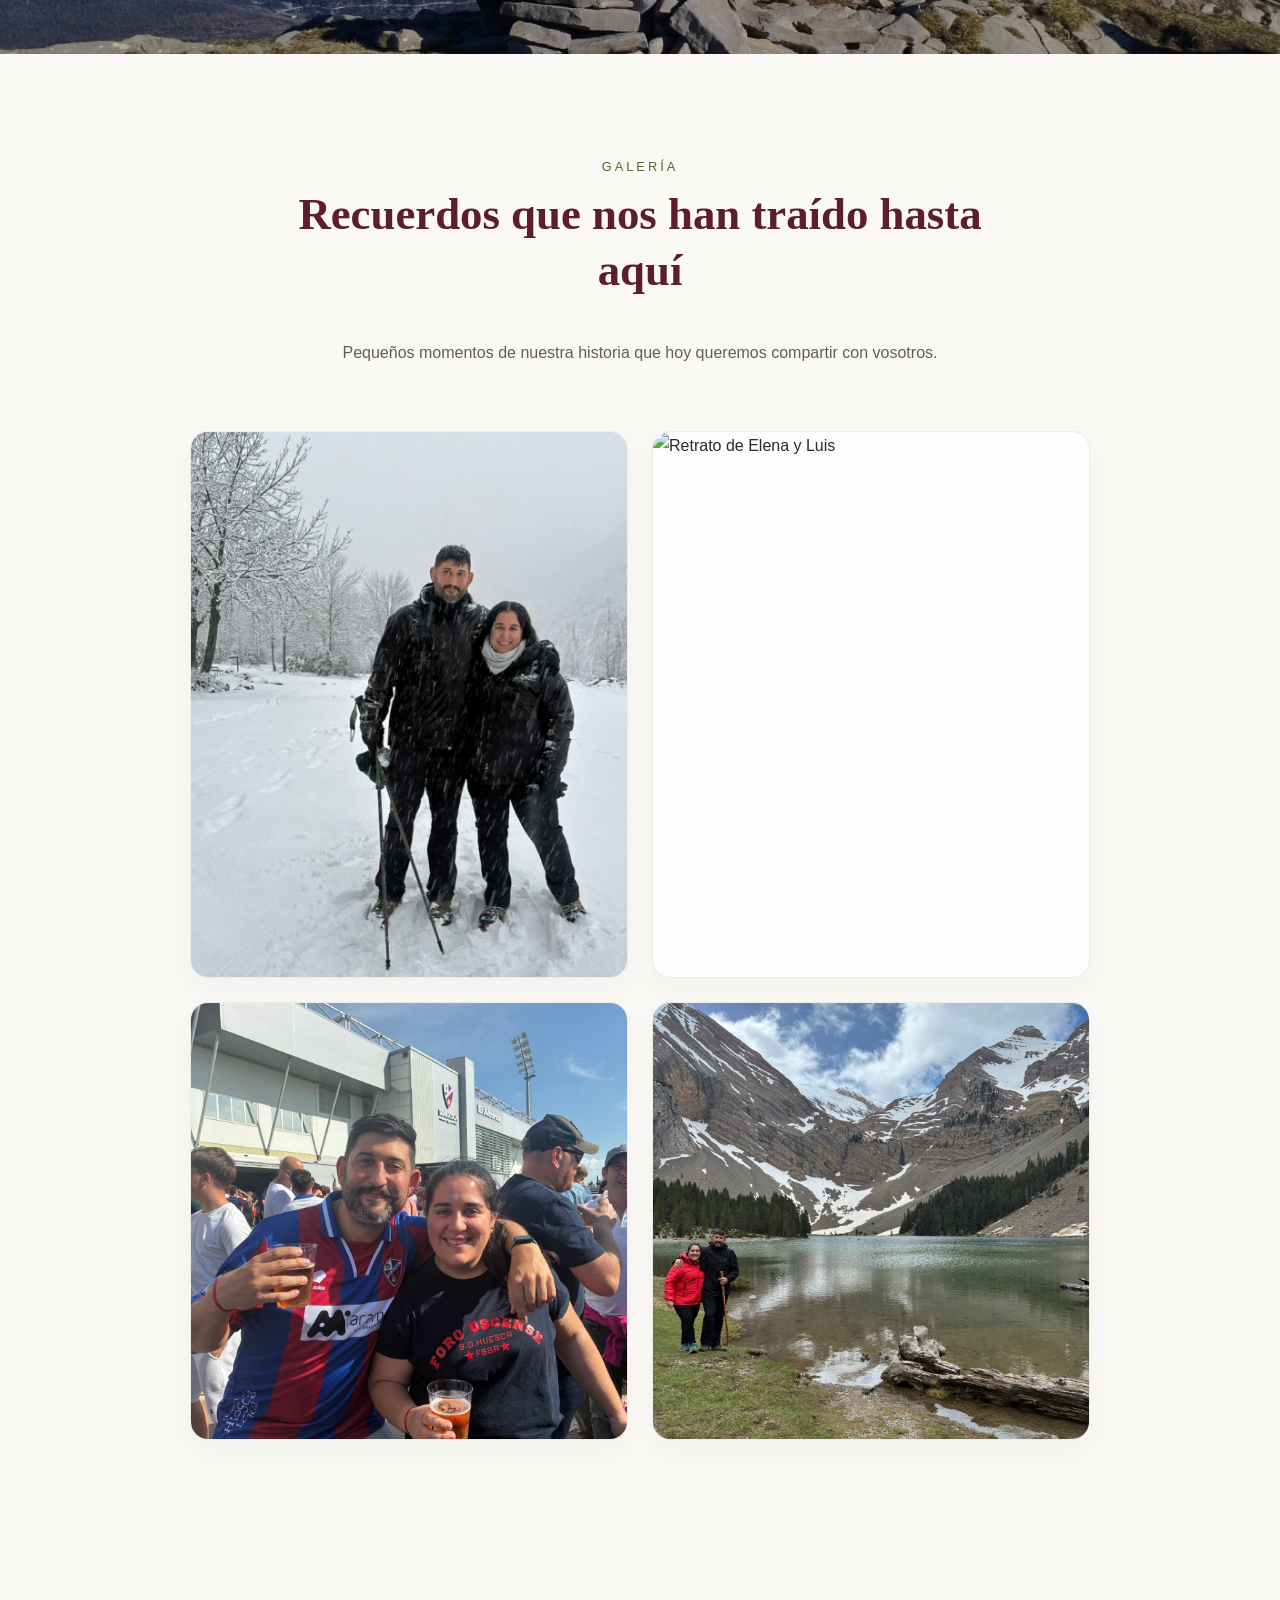
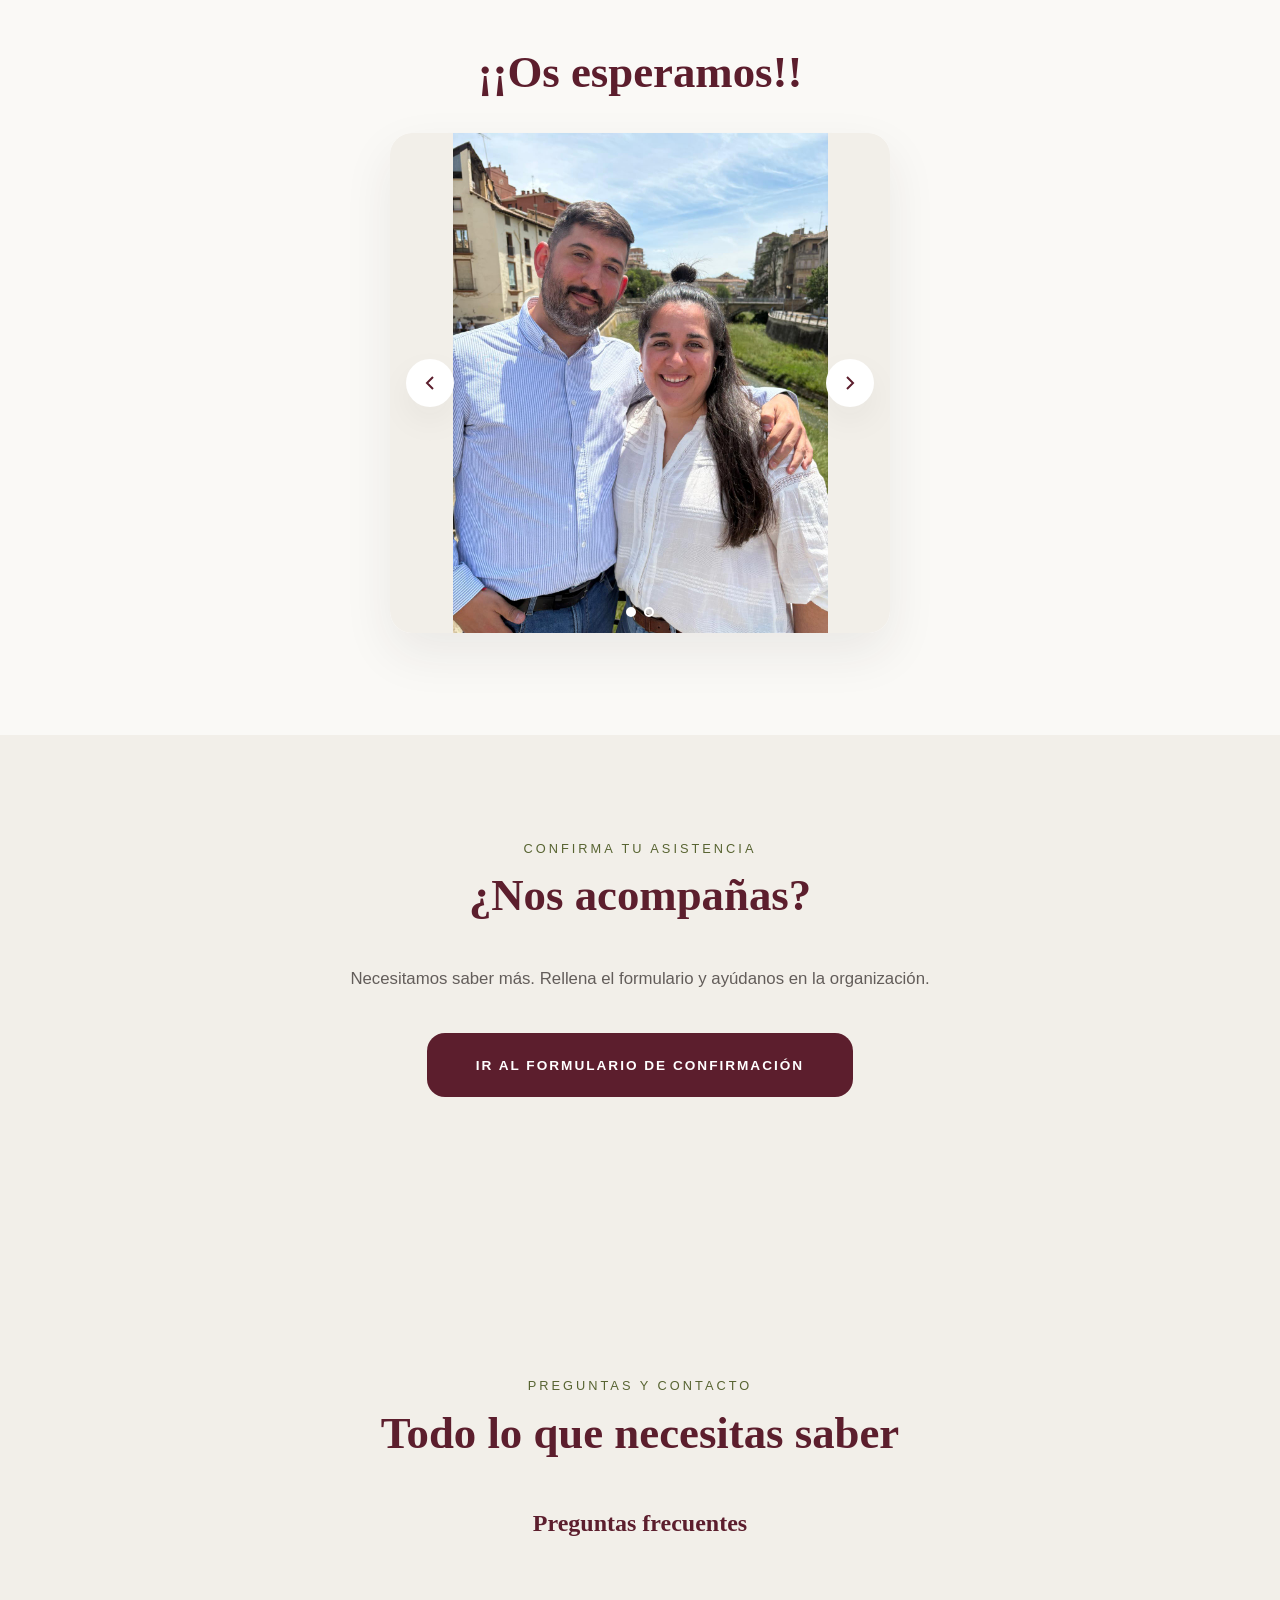
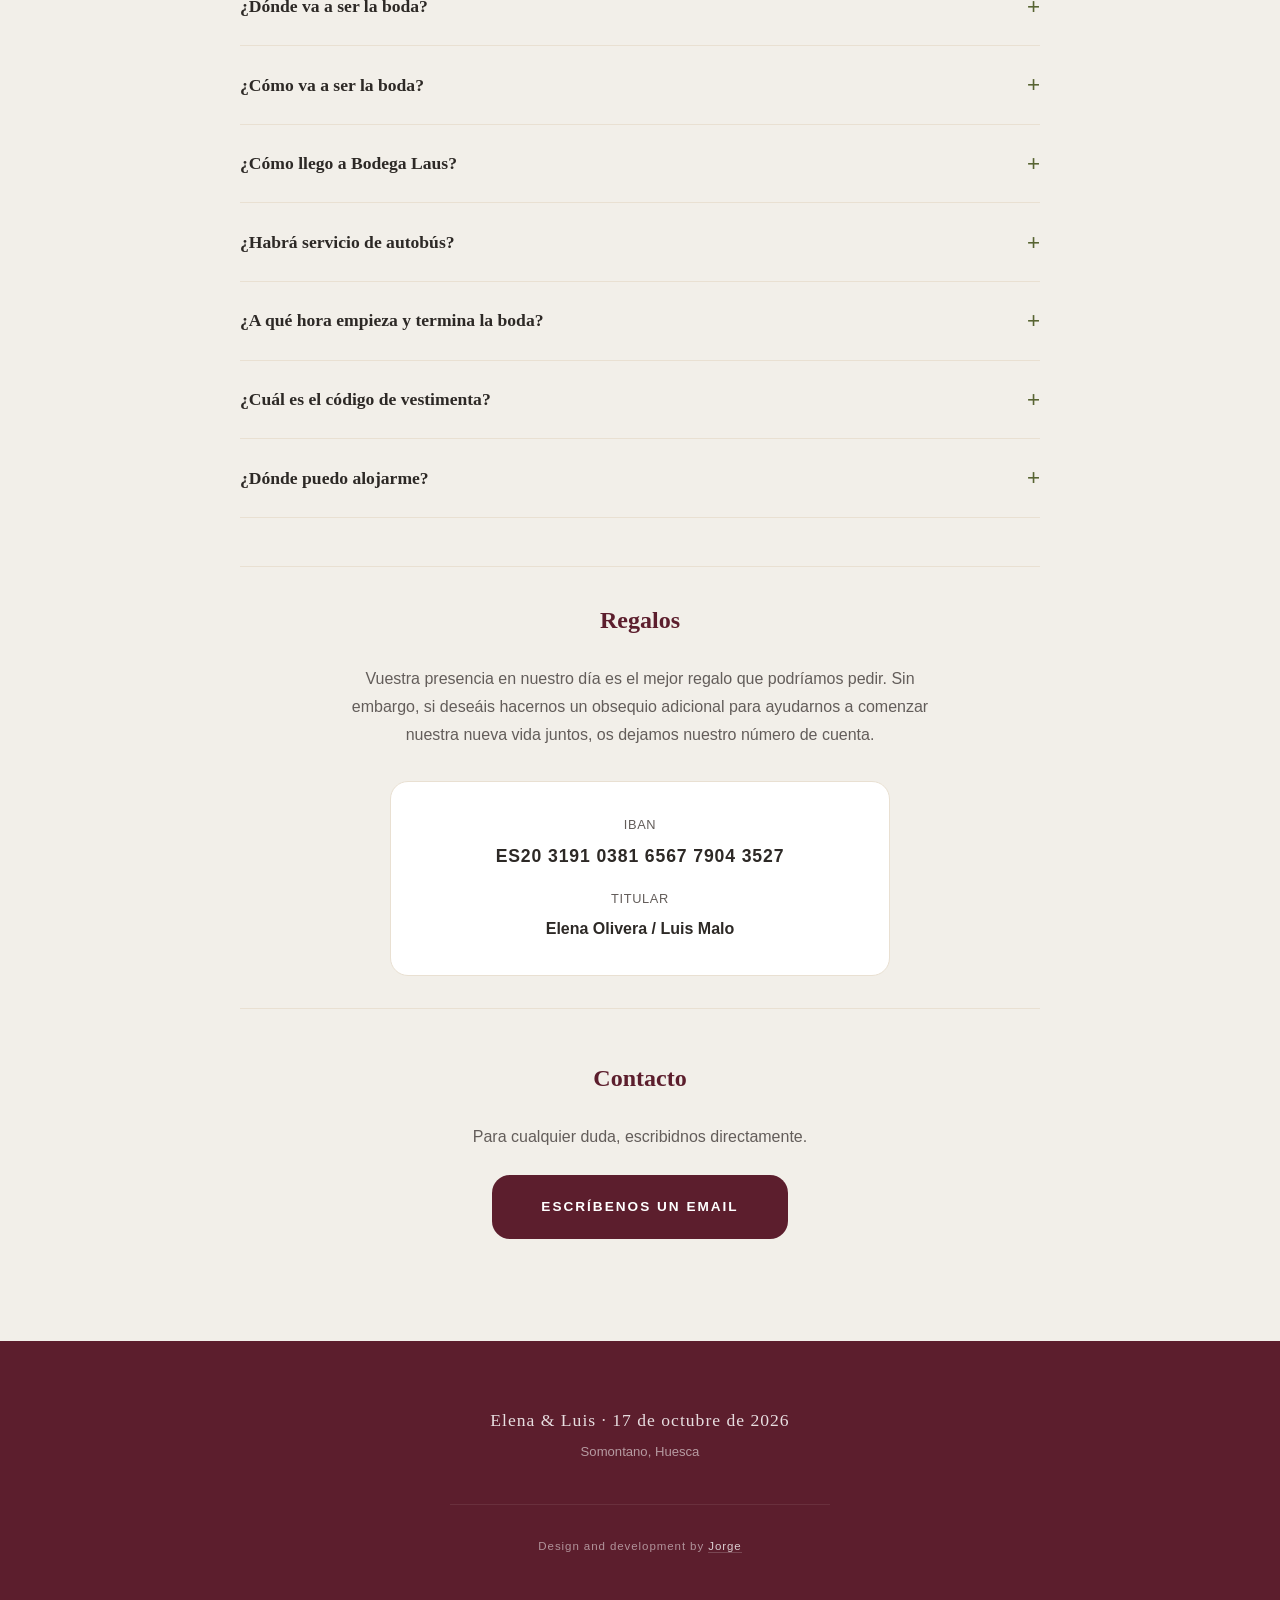
==== commit 32cbacef: "Fix RSVP submit error: allow Apps Script redirect host in CSP, remove duplicate-causing retry loop T" ====
--- a/index.html
+++ b/index.html
@@ -19,7 +19,7 @@
 
   <!-- Security Headers -->
   <meta http-equiv="Content-Security-Policy"
-    content="default-src 'self'; script-src 'self' 'unsafe-inline' https://fonts.googleapis.com; style-src 'self' 'unsafe-inline' https://fonts.googleapis.com; font-src 'self' https://fonts.gstatic.com; img-src 'self' data: https:; connect-src 'self' https://script.google.com;" />
+    content="default-src 'self'; script-src 'self' 'unsafe-inline' https://fonts.googleapis.com; style-src 'self' 'unsafe-inline' https://fonts.googleapis.com; font-src 'self' https://fonts.gstatic.com; img-src 'self' data: https:; connect-src 'self' https://script.google.com https://script.googleusercontent.com;" />
   <meta http-equiv="X-Content-Type-Options" content="nosniff" />
 
   <!-- Open Graph / Meta -->
@@ -31,7 +31,7 @@
   <meta property="og:url" content="https://bodaelenayluis.com" />
 
   <!-- Preload -->
-  <link rel="preload" as="image" href="images/paisaje-2.jpeg" />
+  <link rel="preload" as="image" href="images/paisaje-2.jpeg" fetchpriority="high" />
 </head>
 
 <body>
@@ -47,7 +47,7 @@
         <span></span><span></span><span></span>
       </button>
       <ul class="nav__links" id="nav-links">
-        <button class="nav__close" id="nav-close" aria-label="Cerrar menú">&times;</button>
+        <li class="nav__close-item"><button class="nav__close" id="nav-close" aria-label="Cerrar menú">&times;</button></li>
         <li><a href="#about">Celebración</a></li>
         <li><a href="#details">Detalles</a></li>
         <li><a href="#gallery">Galería</a></li>
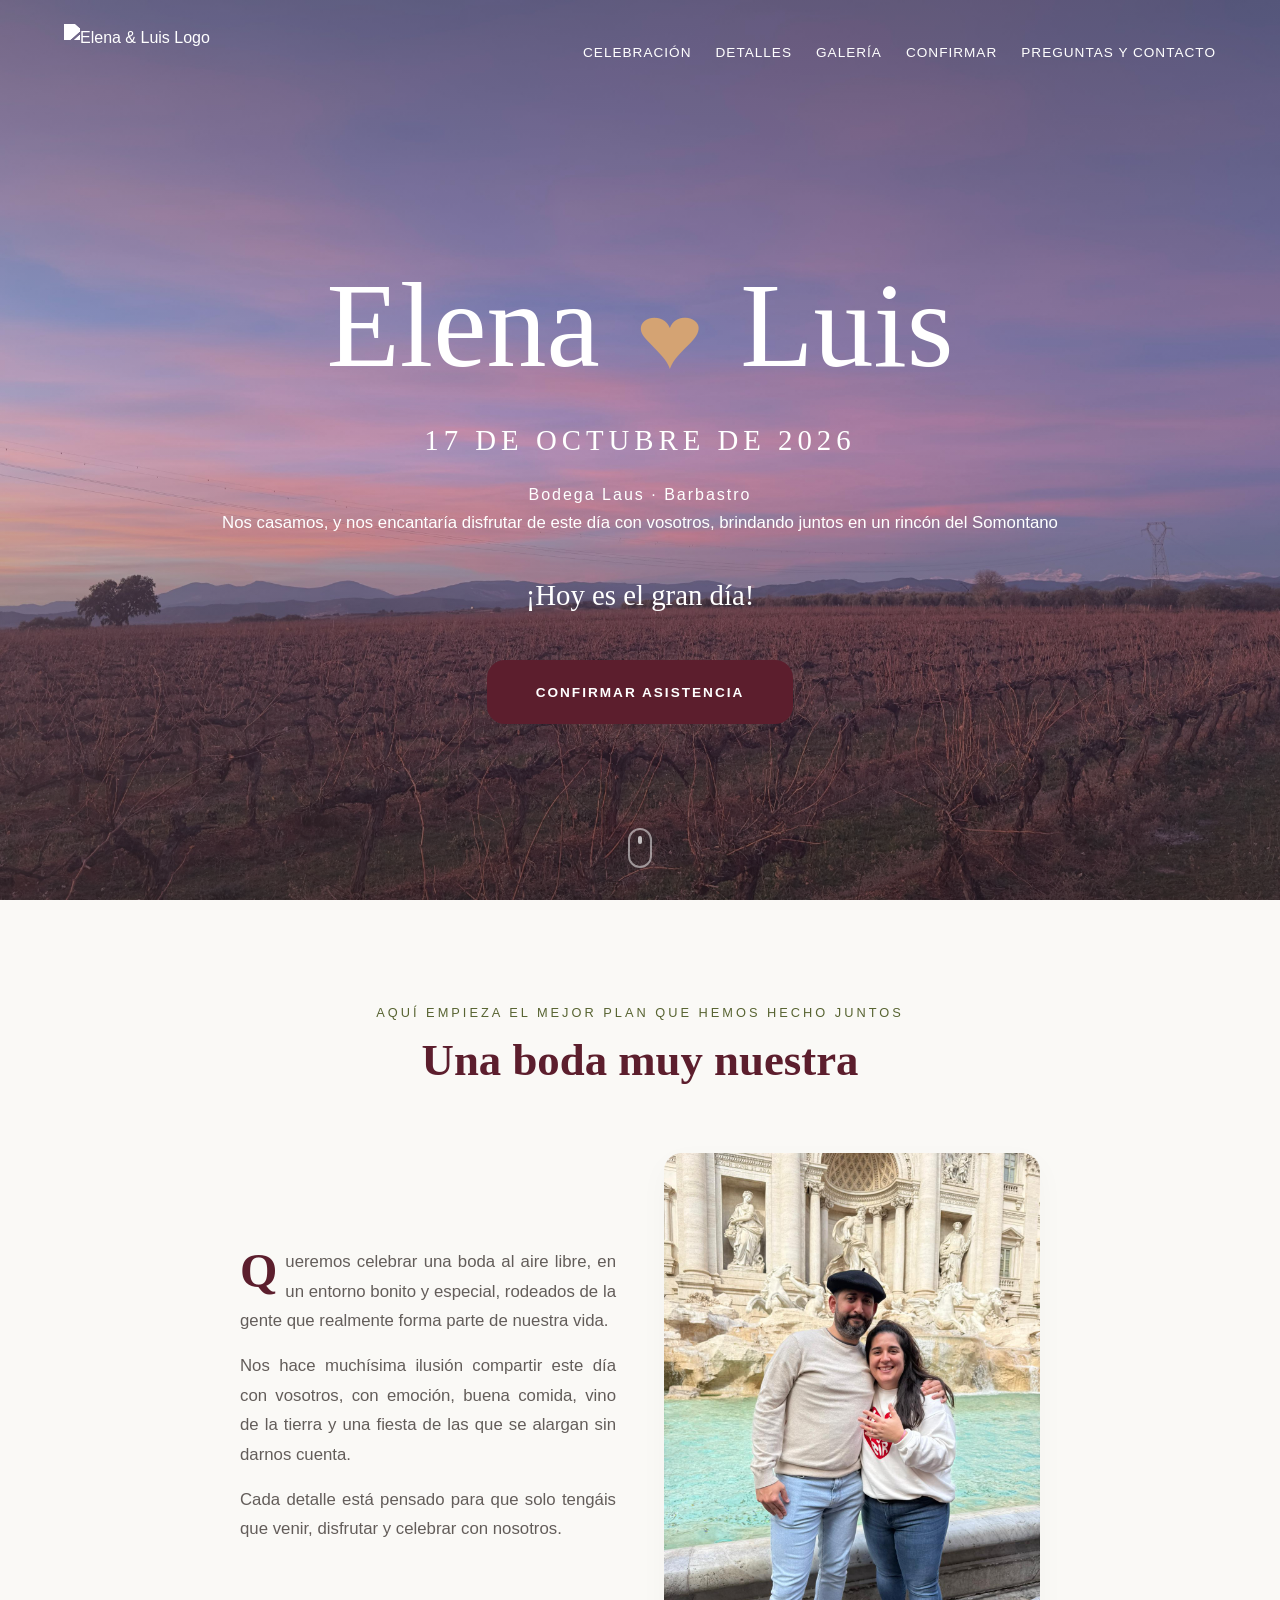
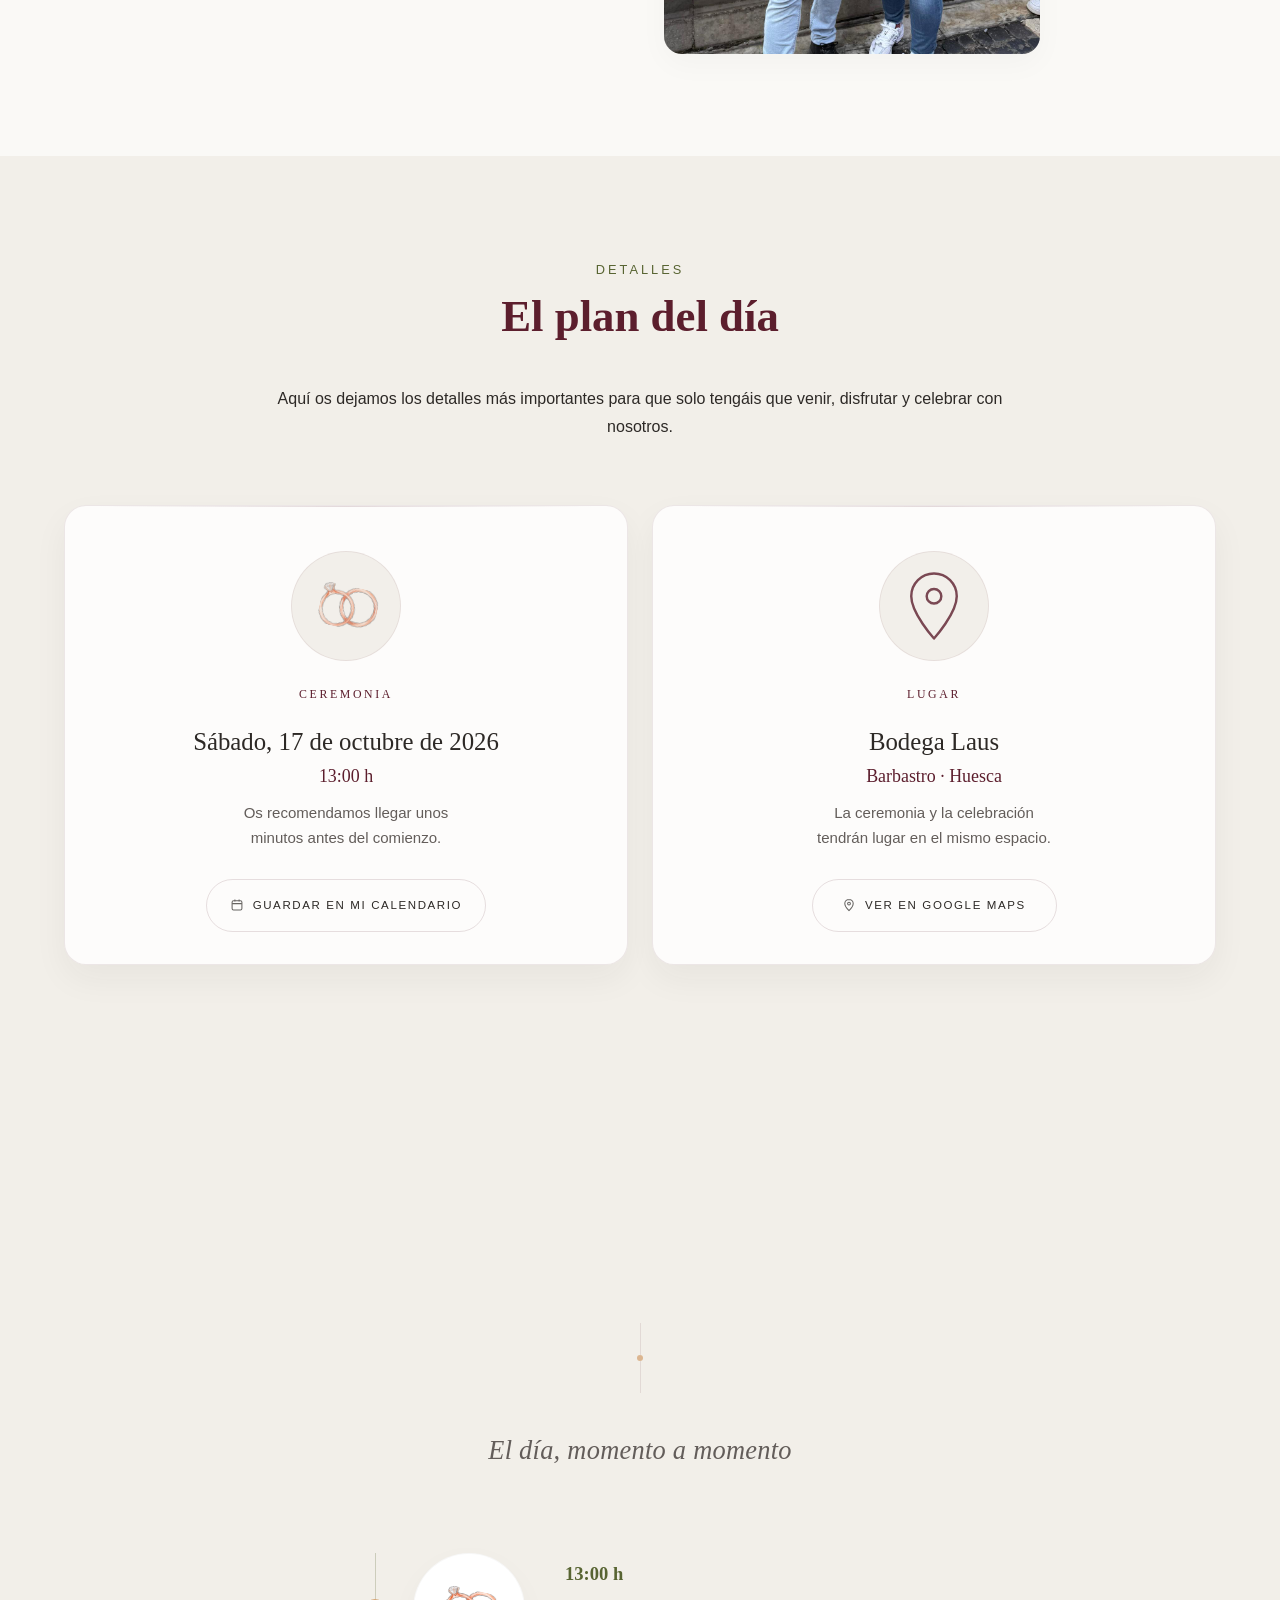
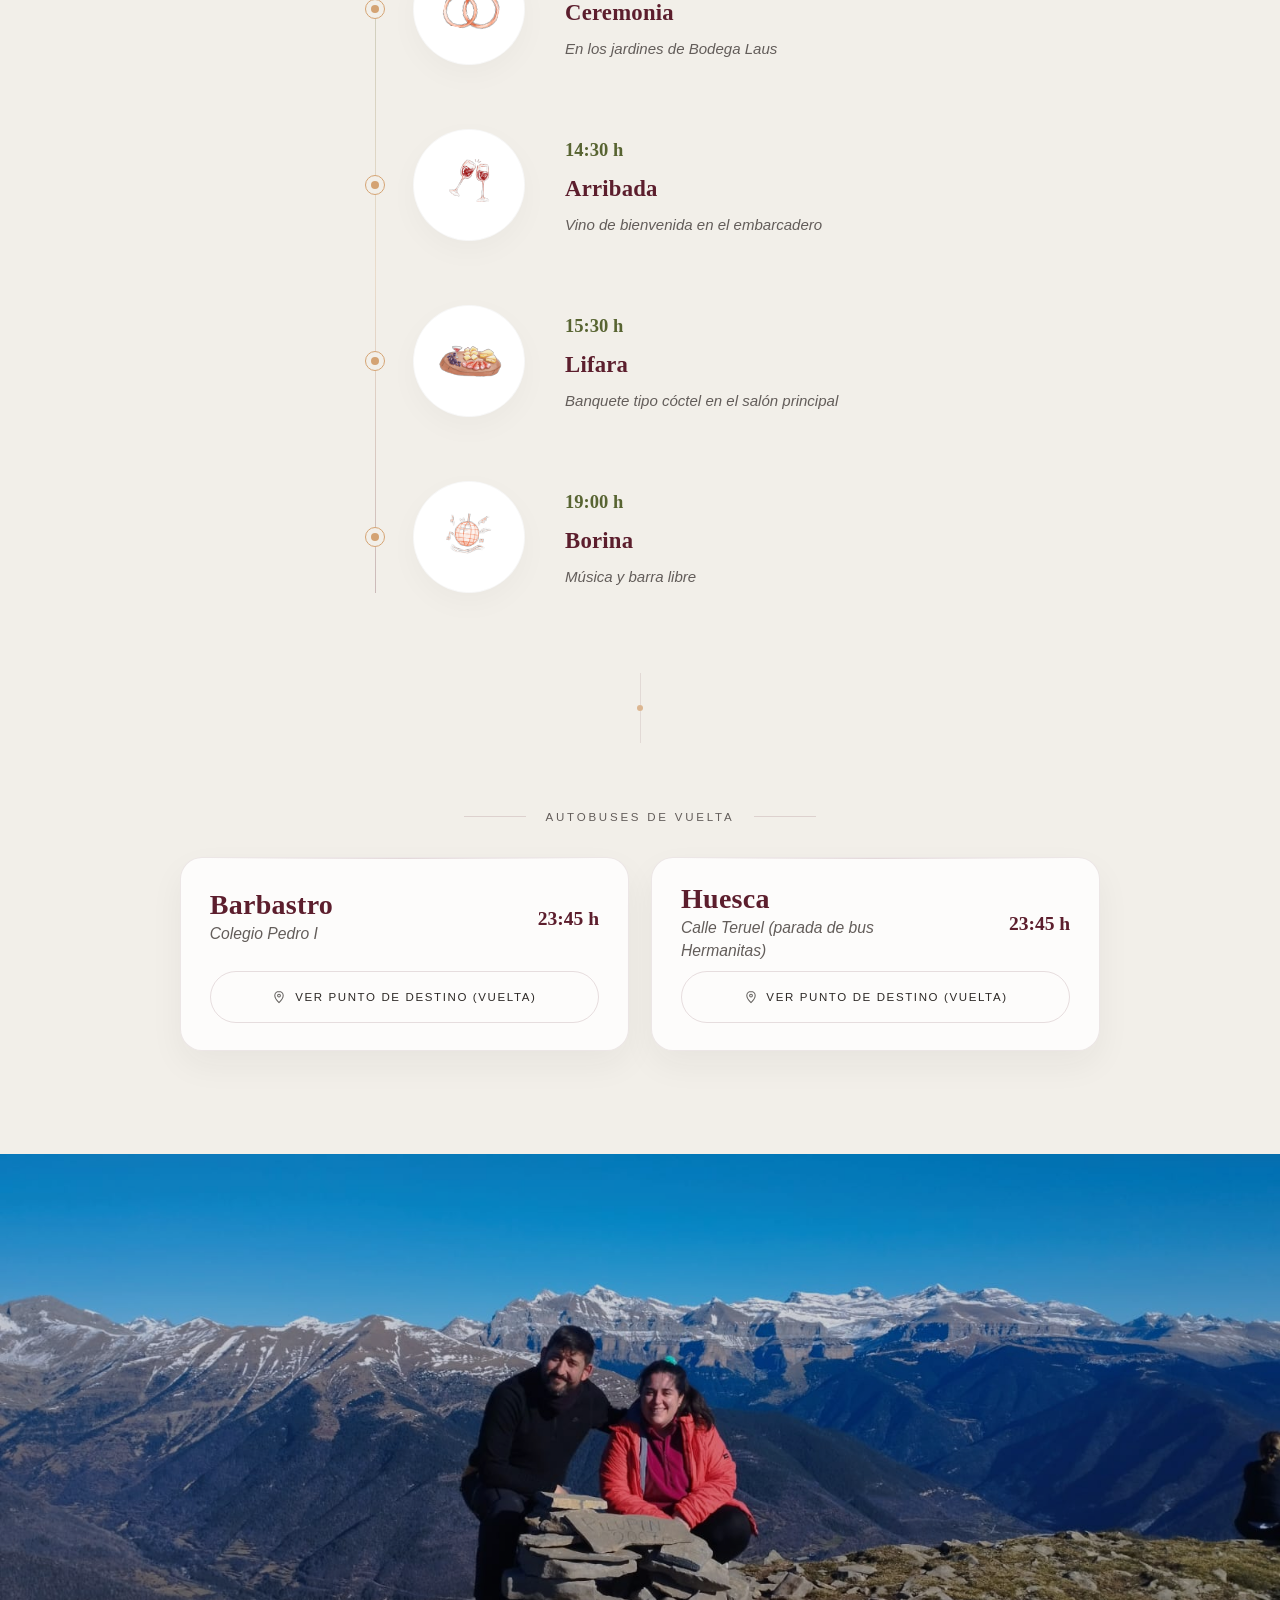
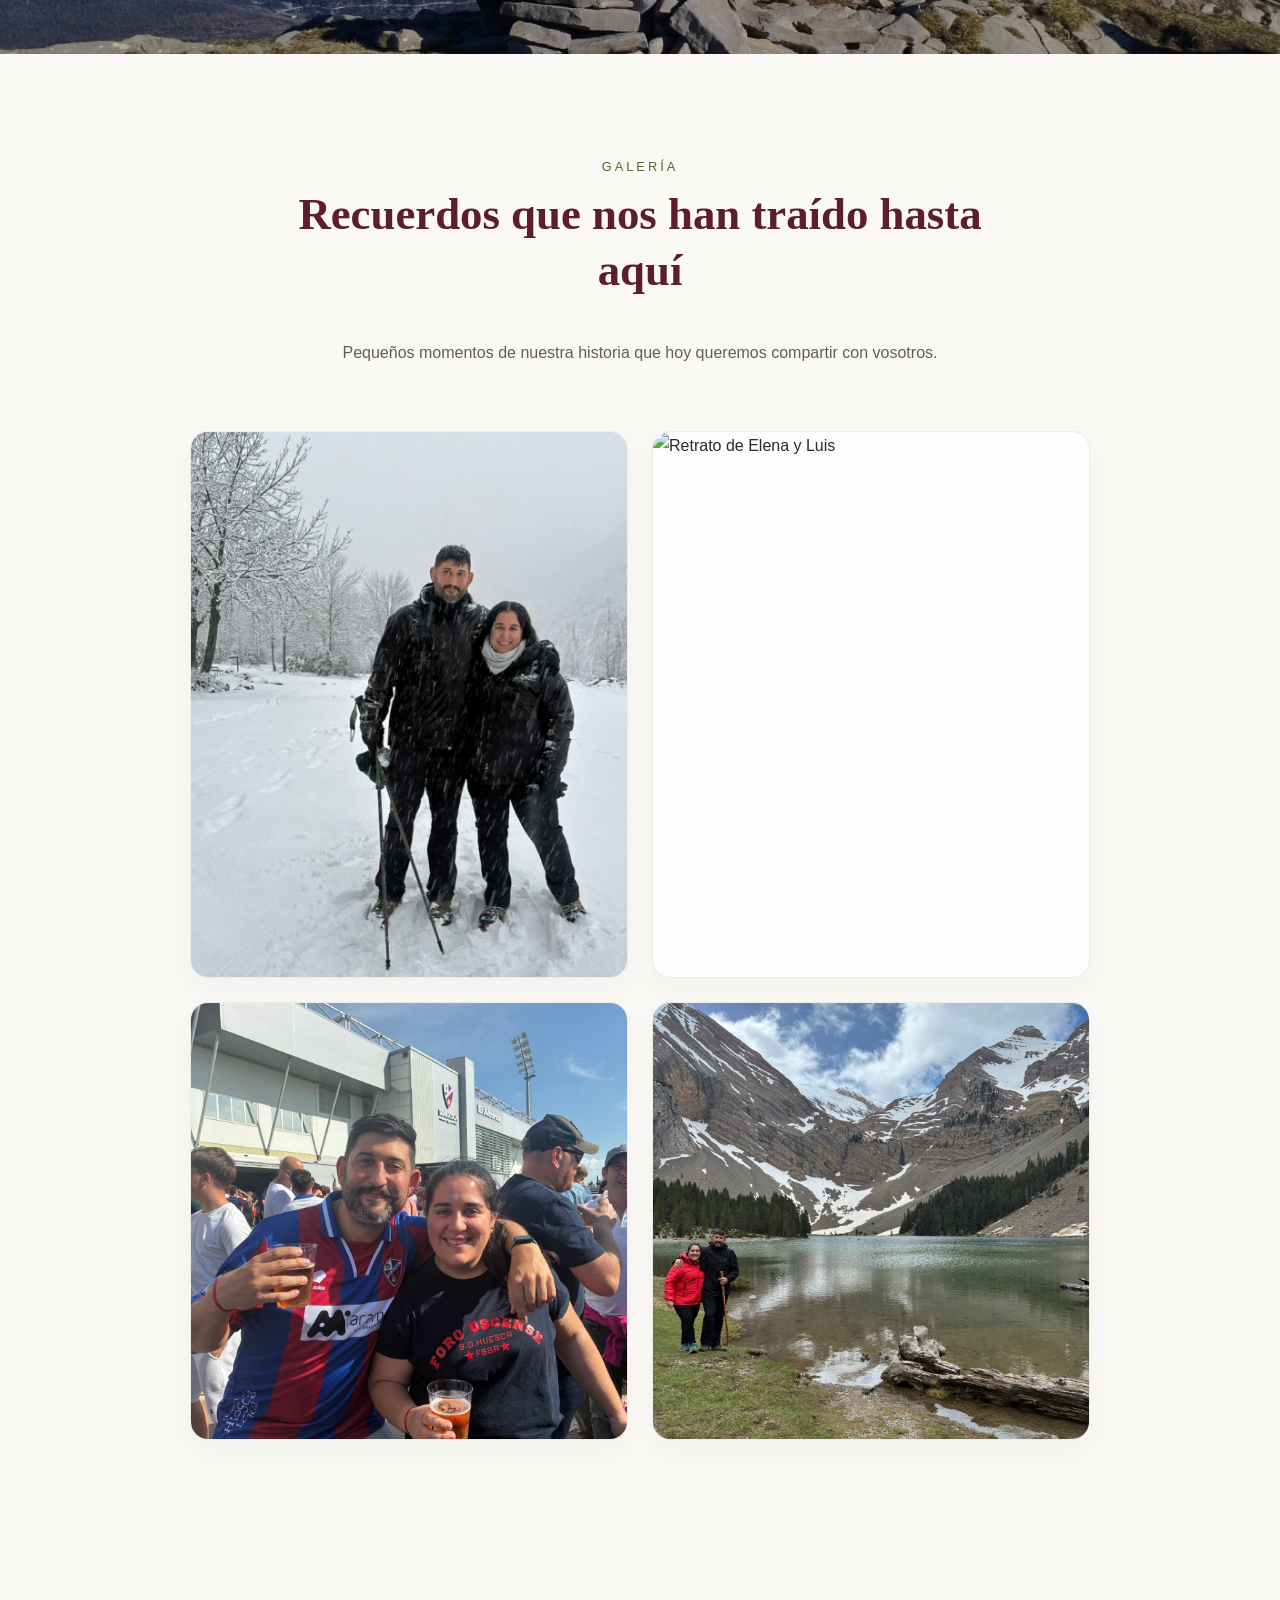
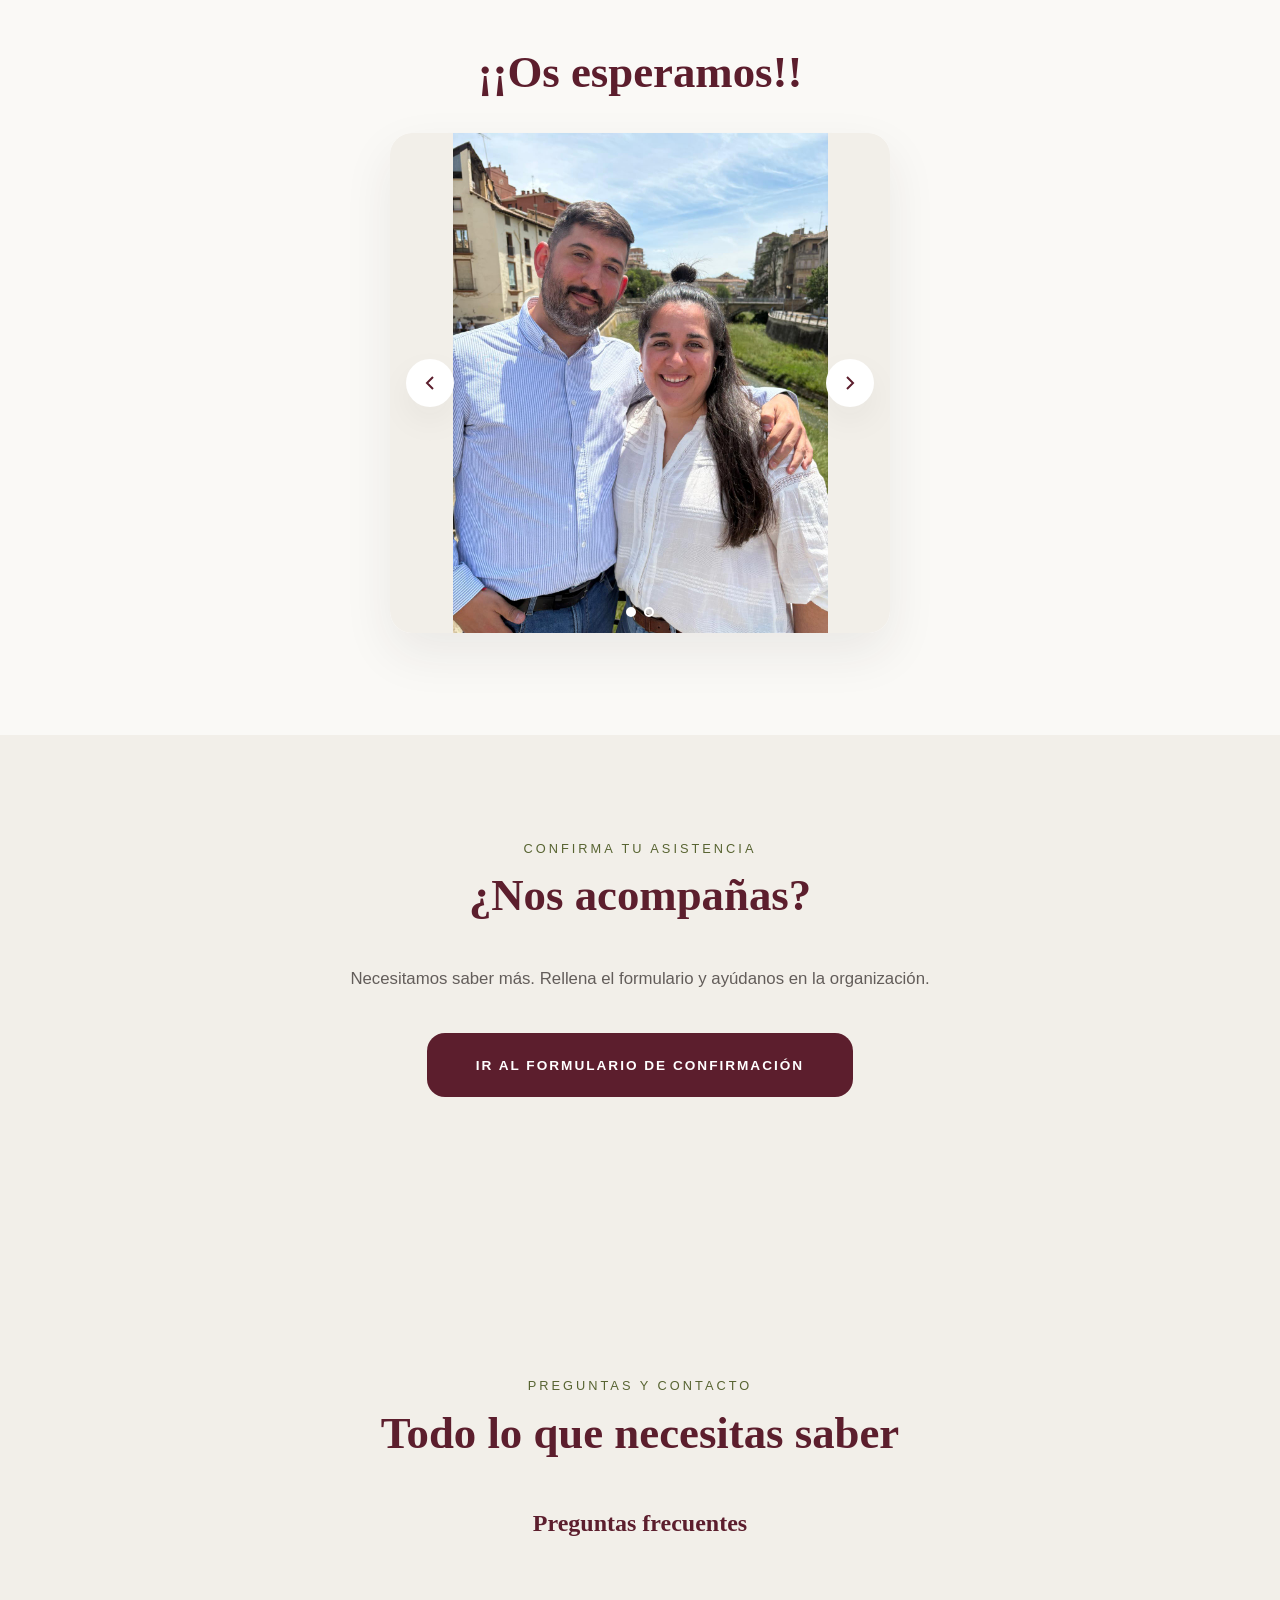
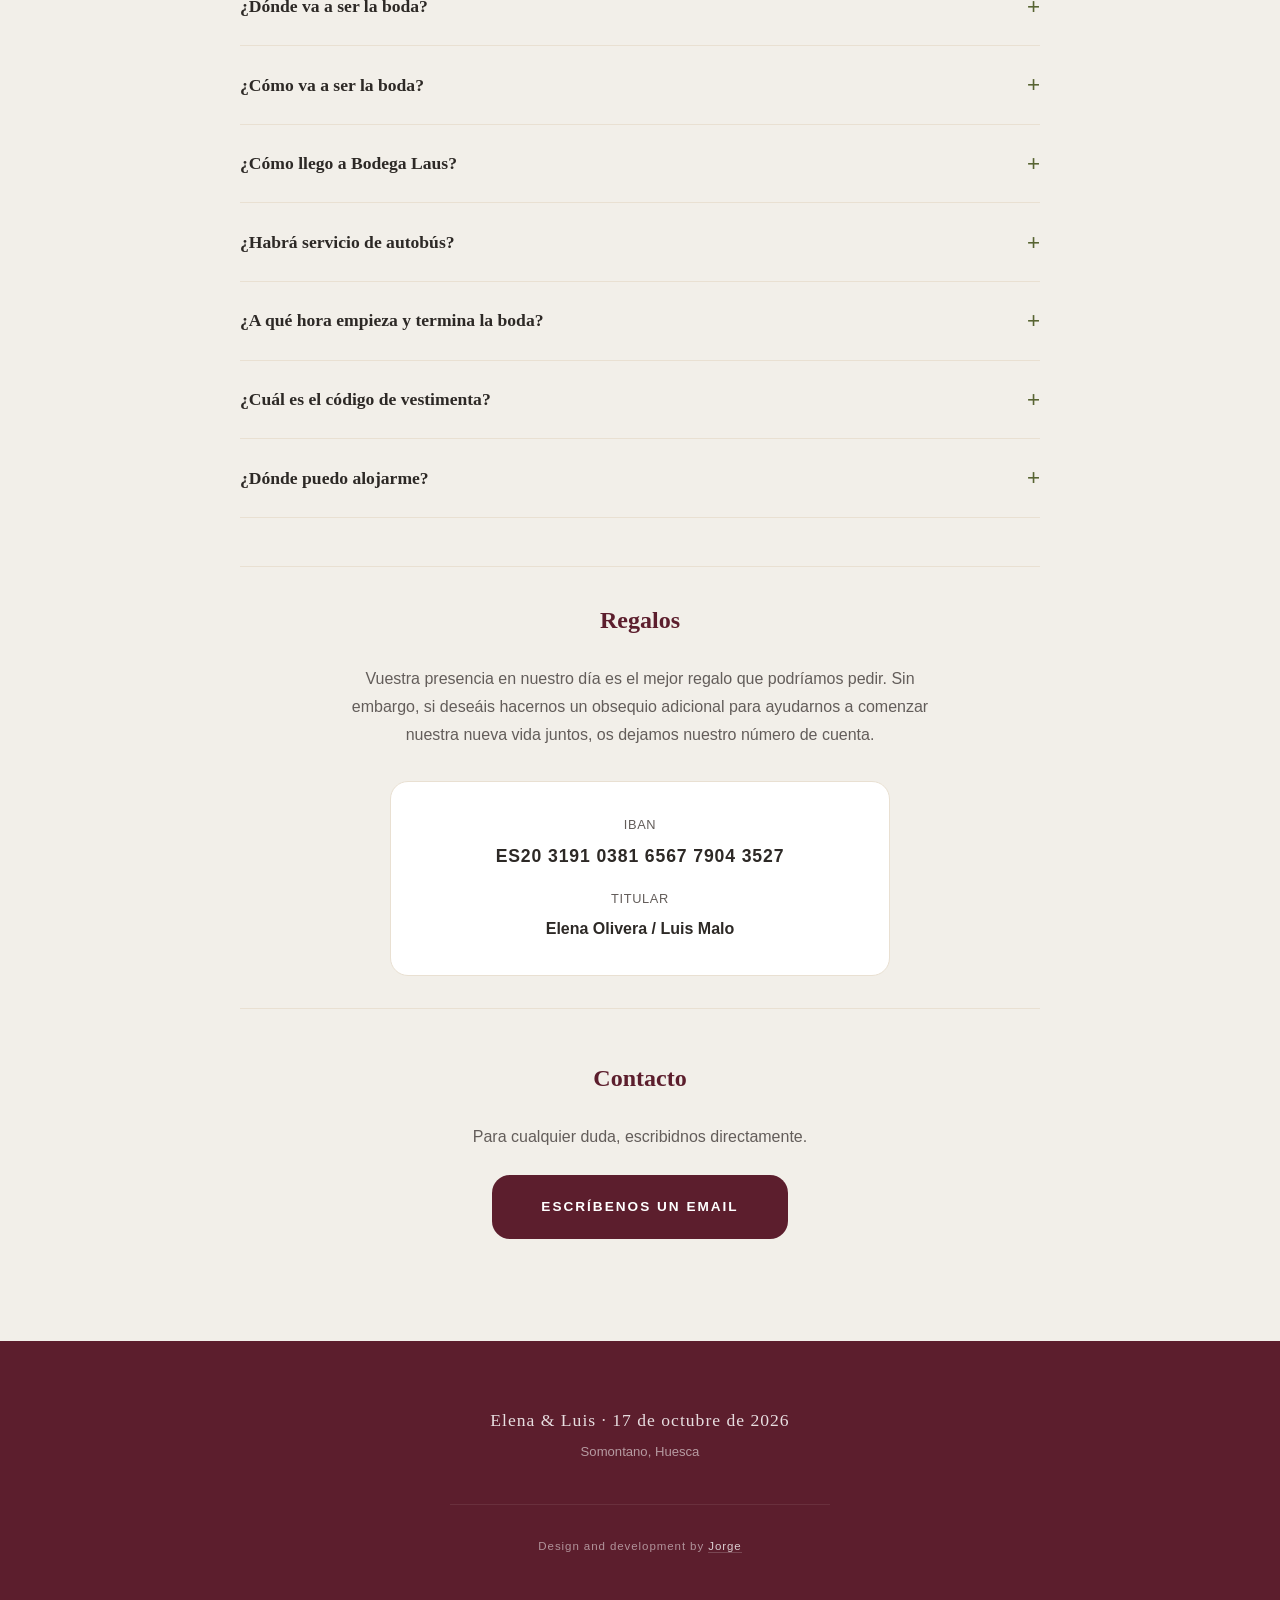
==== commit a6820102: "Fix typos: usaréis (tilde), dress code phrasing" ====
--- a/index.html
+++ b/index.html
@@ -394,7 +394,7 @@
           </details>
           <details class="accordion__item">
             <summary class="accordion__header">¿Cuál es el código de vestimenta?</summary>
-            <div class="accordion__body"><p>Cada uno sois libres de venir como más cómodos estéis, recordad que lo más importante del día es disfrutar, comer y bailar mucho.</p></div>
+            <div class="accordion__body"><p>Sois libres de venir como más cómodos estéis. Recordad que lo más importante del día es disfrutar, comer y bailar mucho.</p></div>
           </details>
           <details class="accordion__item">
             <summary class="accordion__header">¿Dónde puedo alojarme?</summary>
